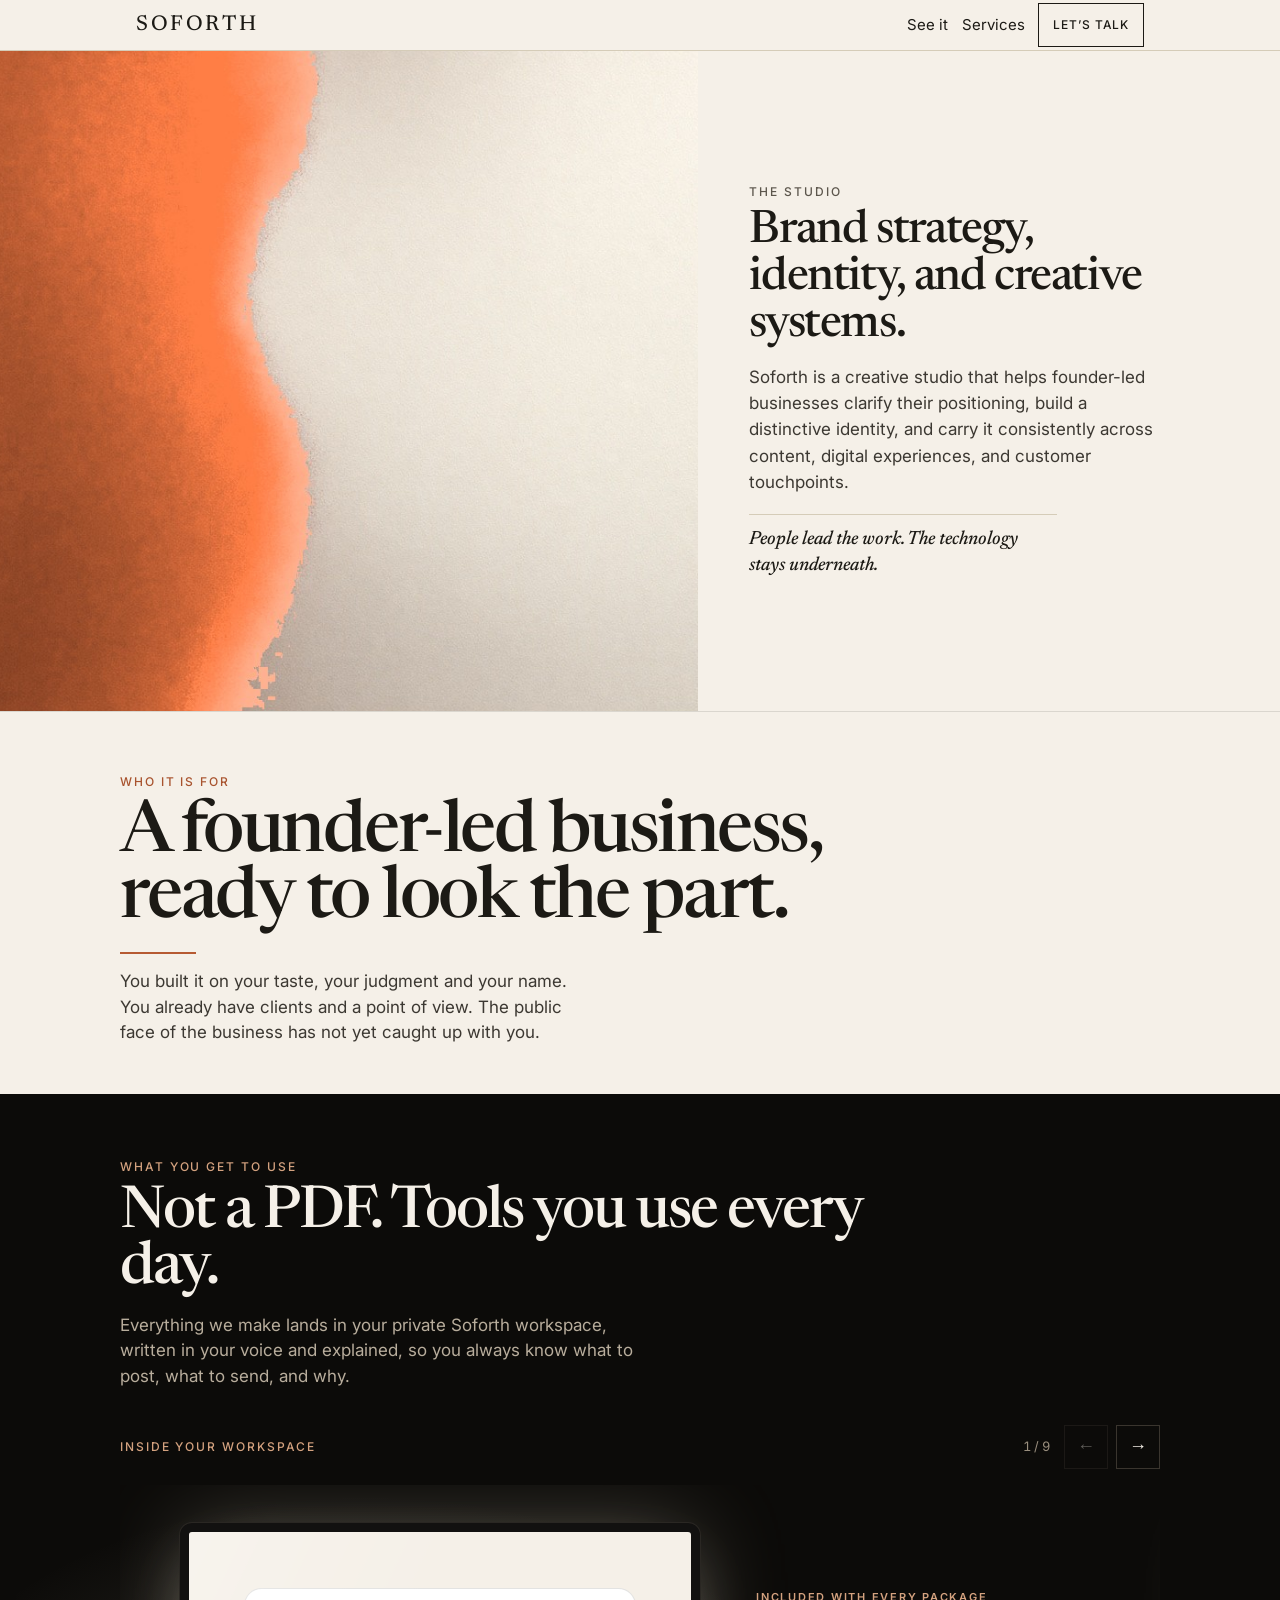
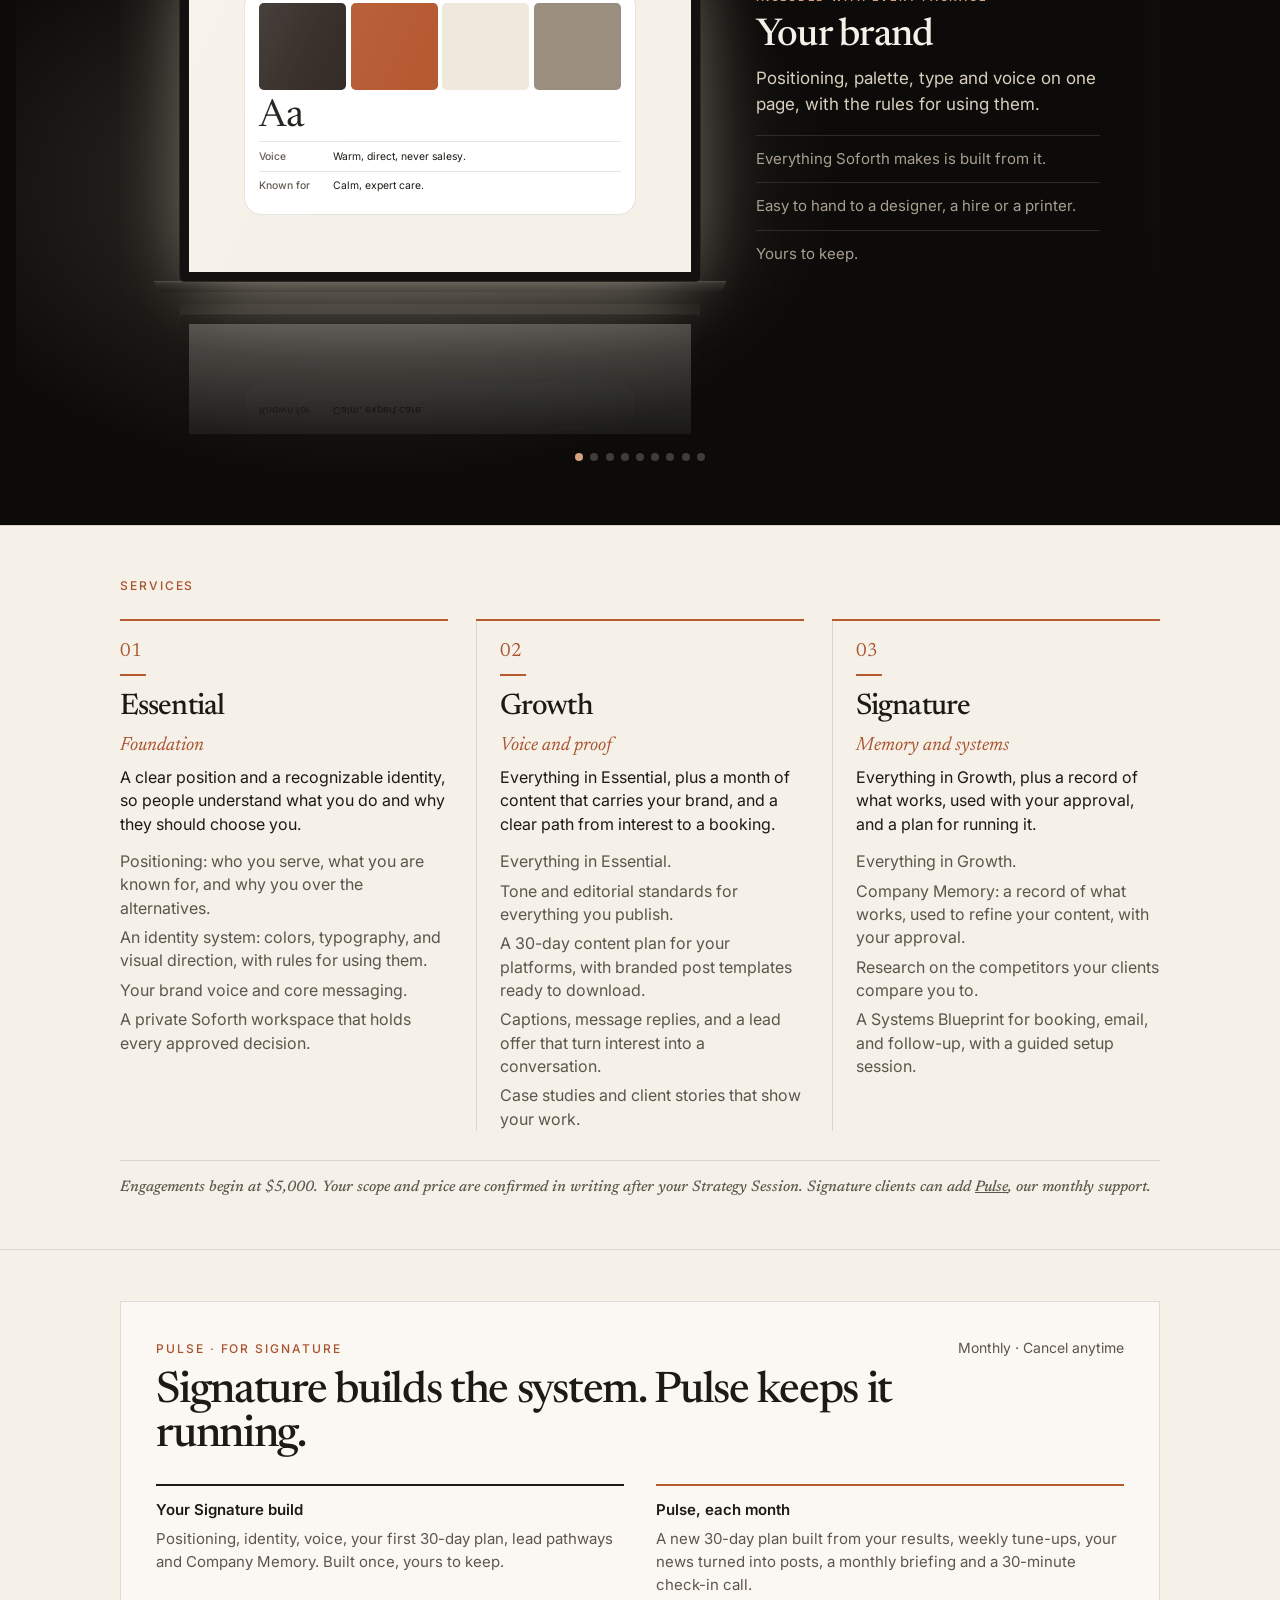
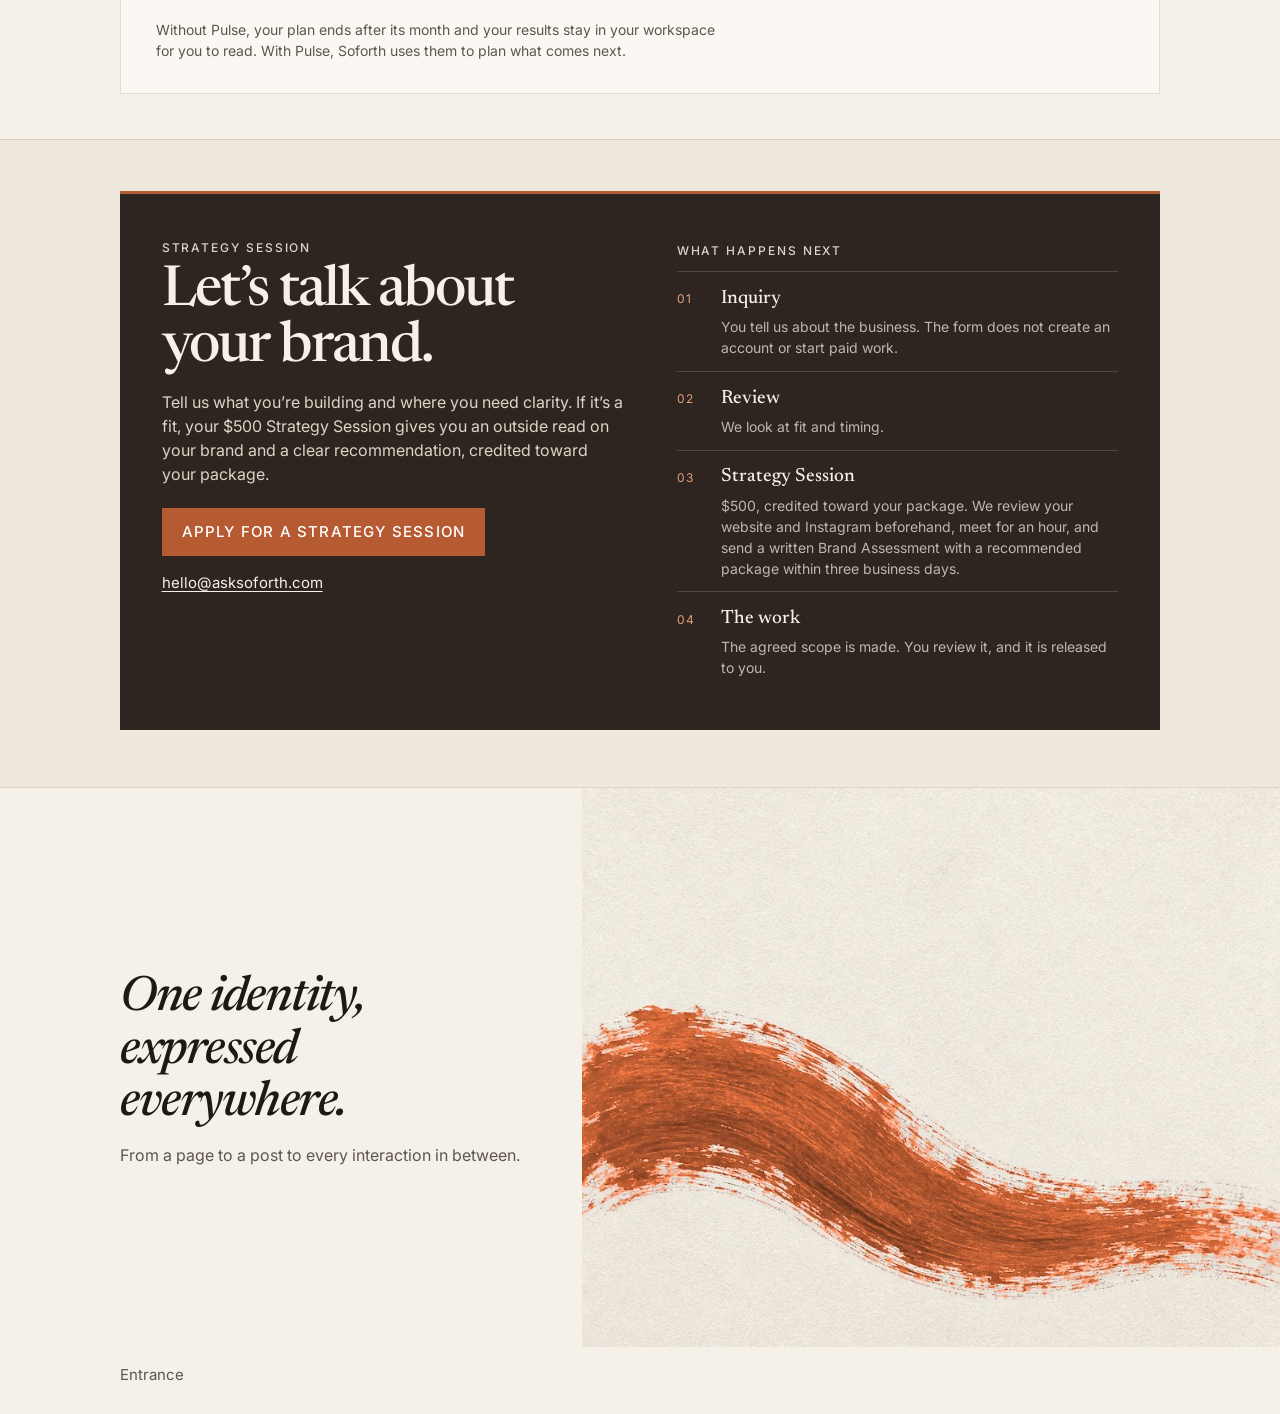
==== studio/index.html @ 85cce7f2 "Pulse card: avoid repeating 'for Signature' Co-Authored-By: Claude Opus 5.5 <noreply@anthropic.com> " ====
<!DOCTYPE html>
<html lang="en">
<head>
  <meta charset="UTF-8" />
  <meta name="viewport" content="width=device-width, initial-scale=1.0" />
  <title>Soforth — The Studio</title>
  <meta name="description" content="Soforth is a creative studio for founder-led businesses. Brand strategy, identity, and creative systems." />
  <link rel="canonical" href="https://asksoforth.com/studio/" />
  <meta property="og:type" content="website" />
  <meta property="og:site_name" content="Soforth" />
  <meta property="og:title" content="Soforth — The Studio" />
  <meta property="og:description" content="Soforth is a creative studio for founder-led businesses. Brand strategy, identity, and creative systems." />
  <meta property="og:url" content="https://asksoforth.com/studio/" />
  <meta property="og:image" content="https://asksoforth.com/images/editorial.jpg" />
  <meta name="twitter:card" content="summary_large_image" />
  <link rel="preconnect" href="https://fonts.googleapis.com" />
  <link rel="preconnect" href="https://fonts.gstatic.com" crossorigin />
  <link href="https://fonts.googleapis.com/css2?family=Inter:wght@400;500&amp;family=Newsreader:ital,opsz,wght@0,6..72,500;1,6..72,500&amp;display=swap" rel="stylesheet" />
  <link rel="stylesheet" href="/css/soforth-public.css?v=sf1120e" />
  <script>
    if (!("onpagereveal" in window)) document.documentElement.classList.add("no-xvt");
  </script>
</head>
<body class="page-studio">
  <a class="skip" href="#story">Skip to the studio</a>
  <header class="site-head">
    <div class="site-head__inner">
      <a class="site-head__mark" href="/studio/">SOFORTH</a>
      <nav class="site-nav" aria-label="Studio">
        <a href="#see-it">See it</a>
        <a href="#services">Services</a>
        <a class="site-nav__talk" href="/strategy-session.html">Let’s Talk</a>
      </nav>
    </div>
  </header>

  <main class="site-main">
    <article class="room" id="story" aria-labelledby="story-title">
      <figure class="opener">
        <img src="/images/editorial.jpg" width="1280" height="720" alt="Burnt orange ink bleeding into a bone field." />
        <figcaption>
          <p class="kicker">The studio</p>
          <h1 id="story-title">Brand strategy, identity, and creative systems.</h1>
          <p class="lede">Soforth is a creative studio that helps founder-led businesses clarify their positioning, build a distinctive identity, and carry it consistently across content, digital experiences, and customer touchpoints.</p>
          <p class="credo">People lead the work. The technology stays underneath.</p>
        </figcaption>
      </figure>


    </article>

    <section class="practice" id="practice" aria-labelledby="practice-title">
      <p class="kicker">Who it is for</p>
      <h2 id="practice-title" data-reveal>A founder-led business, ready to look the part.</h2>
      <hr class="practice__rule" />
      <p class="practice__note" data-reveal>You built it on your taste, your judgment and your name. You already have clients and a point of view. The public face of the business has not yet caught up with you.</p>
    </section>

    <section class="learn learn--stage" id="see-it" aria-labelledby="learn-title">
      <p class="kicker">What you get to use</p>
      <h2 id="learn-title" data-reveal>Not a PDF. Tools you use every day.</h2>
      <p class="learn__note" data-reveal>Everything we make lands in your private Soforth workspace, written in your voice and explained, so you always know what to post, what to send, and why.</p>

      <div class="tour" data-tour aria-roledescription="carousel" aria-label="Inside your workspace">
        <div class="tour__head">
          <p class="kicker">Inside your workspace</p>
          <div class="tour__nav">
            <span class="tour__count" data-tour-count aria-live="polite">1 / 9</span>
            <button type="button" class="tour__btn" data-tour-prev aria-label="Previous">←</button>
            <button type="button" class="tour__btn" data-tour-next aria-label="Next">→</button>
          </div>
        </div>
        <ul class="tour__track" data-tour-track tabindex="0">


          <li class="tour__slide" aria-roledescription="slide" aria-label="Your brand">
            <div class="tour__device" style="--glow:#d5ccb8">
              <div class="tour__screen">
                <div class="tour__mock tour__mock--brand" aria-hidden="true">
                  <div class="tm-sw"><i style="background:#2e2520"></i><i style="background:#b65a32"></i><i style="background:#efe8dc"></i><i style="background:#9a8f7e"></i></div>
                  <p class="tm-aa">Aa</p>
                  <p class="tm-voice"><b>Voice</b> Warm, direct, never salesy.</p>
                  <p class="tm-voice"><b>Known for</b> Calm, expert care.</p>
                </div>
              </div>
              <div class="tour__base"></div>
            </div>
            <div class="tour__text">
              <p class="tour__tier">Included with every package</p>
              <h3>Your brand</h3>
              <p class="tour__lede">Positioning, palette, type and voice on one page, with the rules for using them.</p>
              <ul class="tour__points"><li>Everything Soforth makes is built from it.</li><li>Easy to hand to a designer, a hire or a printer.</li><li>Yours to keep.</li></ul>
            </div>
          </li>


          <li class="tour__slide" aria-roledescription="slide" aria-label="Ask Soforth">
            <div class="tour__device" style="--glow:#efe8dc">
              <div class="tour__screen">
                <div class="tour__mock tour__mock--ask" aria-hidden="true">
                  <p class="tm-label">Ask Soforth</p>
                  <p class="tm-q">Write a caption for Friday’s open house.</p>
                  <div class="tm-a">
                    <p>Friday, 4 to 7. Come see the light in the west rooms at golden hour, the reason this one won’t last.</p>
                    <p class="tm-note">Leads with the one detail buyers remember. Ends on urgency without saying “hurry”.</p>
                  </div>
                  <div class="tm-chips"><span>Write a caption</span><span>Reply to a DM</span><span>Check my bio</span><span>Plan this week</span></div>
                </div>
              </div>
              <div class="tour__base"></div>
            </div>
            <div class="tour__text">
              <p class="tour__tier">Included with every package</p>
              <h3>Ask Soforth</h3>
              <p class="tour__lede">Questions about your brand, answered any time from your own positioning, voice and content plan.</p>
              <ul class="tour__points"><li>Captions, replies and bios that sound like you.</li><li>Every conversation saved, so you can pick up where you left off.</li><li>Instant answers. Your Brand Director is a message away for the rest.</li></ul>
            </div>
          </li>


          <li class="tour__slide" aria-roledescription="slide" aria-label="Your Brand Director">
            <div class="tour__device" style="--glow:#9a8f7e">
              <div class="tour__screen">
                <div class="tour__mock tour__mock--msg" aria-hidden="true">
                  <p class="tm-label">Your Brand Director</p>
                  <p class="tm-b tm-b--you">Can we move Friday’s post to Saturday?</p>
                  <p class="tm-b">Done. I also tightened the caption for the weekend crowd.</p>
                  <p class="tm-call"><b>Check-in call</b> Tue, Dec 2 · 30 min · Confirm</p>
                </div>
              </div>
              <div class="tour__base"></div>
            </div>
            <div class="tour__text">
              <p class="tour__tier">Included with every package</p>
              <h3>Your Brand Director</h3>
              <p class="tour__lede">Messages and calls with a real person who knows your brand.</p>
              <ul class="tour__points"><li>Questions, approvals and changes in one thread.</li><li>Book or confirm calls from your workspace.</li><li>People lead the work. The technology stays underneath.</li></ul>
            </div>
          </li>


          <li class="tour__slide" aria-roledescription="slide" aria-label="Your content calendar">
            <div class="tour__device" style="--glow:#b65a32">
              <div class="tour__screen">
                <div class="tour__mock tour__mock--cal" aria-hidden="true">
                  <p class="tm-label">November</p>
                  <div class="tm-grid">
                    <span>Mon</span><span>Tue</span><span>Wed</span><span>Thu</span><span>Fri</span>
                    <i class="on"><b>Instagram</b></i><i class="on"><b>LinkedIn</b></i><i class="on"><b>TikTok</b></i><i></i><i class="on"><b>Instagram</b></i>
                    <i class="on"><b>TikTok</b></i><i></i><i class="on"><b>Instagram</b></i><i class="on"><b>Facebook</b></i><i class="on today"><b>Today</b></i>
                    <i class="on"><b>Instagram</b></i><i class="on"><b>LinkedIn</b></i><i class="on"><b>TikTok</b></i><i></i><i class="on"><b>Pinterest</b></i>
                  </div>
                </div>
              </div>
              <div class="tour__base"></div>
            </div>
            <div class="tour__text">
              <p class="tour__tier">Included with Growth and Signature</p>
              <h3>Your content calendar</h3>
              <p class="tour__lede">Thirty days of posts for the platforms you use, whichever they are, on the days you post.</p>
              <ul class="tour__points"><li>Instagram, TikTok, LinkedIn, Facebook, Pinterest, YouTube Shorts, Threads, X or a newsletter.</li><li>Each post has a purpose: build trust, show the work, invite a booking.</li><li>Add a platform later and your plan grows with it.</li></ul>
            </div>
          </li>


          <li class="tour__slide" aria-roledescription="slide" aria-label="Each day's post">
            <div class="tour__device" style="--glow:#c7a27c">
              <div class="tour__screen">
                <div class="tour__mock tour__mock--post" aria-hidden="true">
                  <div class="tm-plats"><span class="on">Instagram</span><span>TikTok</span><span>LinkedIn</span><span>Facebook</span></div>
                  <div class="tm-frames">
                    <div class="tm-art"><b>Your work is better than your website.</b><span>Post · 4:5</span></div>
                    <div class="tm-art tm-art--tall"><b>The sign to look for</b><span>Reel · 9:16</span></div>
                  </div>
                  <p class="tm-cap">Most founders outgrow their brand before they notice. Here’s the sign to look for…</p>
                  <div class="tm-actions"><span>Download</span><span>Reel</span><span>Copy caption</span></div>
                </div>
              </div>
              <div class="tour__base"></div>
            </div>
            <div class="tour__text">
              <p class="tour__tier">Included with Growth and Signature</p>
              <h3>Each day’s post</h3>
              <p class="tour__lede">Open the day and it’s ready for every platform you use: the graphic, a vertical video and the caption, in your brand.</p>
              <ul class="tour__points"><li>Use your own photos: words on the photo, photo with the headline, or a before &amp; after.</li><li>Turn any post into a five-slide carousel, or a Reel, in one tap.</li><li>Sized and captioned for each platform, with steps for making it.</li></ul>
            </div>
          </li>


          <li class="tour__slide" aria-roledescription="slide" aria-label="Reply finder">
            <div class="tour__device" style="--glow:#efe8dc">
              <div class="tour__screen">
                <figure class="tour__mock learn__phone" aria-labelledby="learn-phone-cap">
                  <div class="learn__phone-head"><span class="learn__avatar" aria-hidden="true">M</span><span>maya.r</span><span class="learn__chan">Instagram DM</span></div>
                  <p class="learn__bubble learn__bubble--them">the place down the street does facials for $99. why is yours $185?</p>
                  <p class="learn__bubble learn__bubble--you"><span class="learn__hl">Fair question!</span> <span class="learn__hl">Every visit here starts with a 15-minute skin consult, so we treat what your skin needs that day, not a set menu.</span> <span class="learn__hl">Want to try the consult first? I have Thursday at 2.</span></p>
                  <figcaption id="learn-phone-cap">Example reply for a fictional med spa. Yours are written for your business.</figcaption>
                </figure>
              </div>
              <div class="tour__base"></div>
            </div>
            <div class="tour__text">
              <p class="tour__tier">Included with Growth and Signature</p>
              <h3>Reply finder</h3>
              <p class="tour__lede">Paste what a customer wrote. Get the approved reply, in your voice, with why it works.</p>
              <ol class="tour__why">
                <li><strong>It doesn’t get defensive or discount.</strong> Matching a $99 price would teach people you were overcharging.</li>
                <li><strong>It names the one real difference.</strong> Straight from your positioning.</li>
                <li><strong>It offers a small, specific next step.</strong> A consult and a time, not a hard sell.</li>
              </ol>
            </div>
          </li>


          <li class="tour__slide" aria-roledescription="slide" aria-label="Lead pathways">
            <div class="tour__device" style="--glow:#d4a27f">
              <div class="tour__screen">
                <div class="tour__mock tour__mock--path" aria-hidden="true">
                  <p class="tm-label">From a post to a booking</p>
                  <ol>
                    <li><b>01</b><span>Mention it in a post</span><em>“DM me GLOW for the guide.”</em></li>
                    <li><b>02</b><span>They send the keyword</span><em>“GLOW”</em></li>
                    <li><b>03</b><span>Send it, warmly</span><em>Your approved reply, ready to copy.</em></li>
                    <li><b>04</b><span>Invite them to book</span><em>A friendly follow-up, a few days later.</em></li>
                  </ol>
                </div>
              </div>
              <div class="tour__base"></div>
            </div>
            <div class="tour__text">
              <p class="tour__tier">Included with Growth and Signature</p>
              <h3>Lead pathways</h3>
              <p class="tour__lede">How an interested follower becomes a conversation, then a booking.</p>
              <ul class="tour__points"><li>Every message in the path is written for you.</li><li>Your bio and offer line up with it.</li><li>No new software to learn.</li></ul>
            </div>
          </li>

          <li class="tour__slide" aria-roledescription="slide" aria-label="Competitor Snapshot">
            <div class="tour__device" style="--glow:#9a8f7e">
              <div class="tour__screen">
                <div class="tour__mock tour__mock--brand" aria-hidden="true">
                  <p class="tm-label">Competitor Snapshot</p>
                  <p class="tm-voice"><b>They lead with</b> Price and packages.</p>
                  <p class="tm-voice"><b>They skip</b> The consult, and who it’s for.</p>
                  <p class="tm-voice"><b>Your opening</b> Own the first visit.</p>
                </div>
              </div>
              <div class="tour__base"></div>
            </div>
            <div class="tour__text">
              <p class="tour__tier">Included with Signature</p>
              <h3>Competitor Snapshot</h3>
              <p class="tour__lede">The businesses your clients compare you to, read side by side, and where you can stand apart.</p>
              <ul class="tour__points"><li>Researched by Soforth, reviewed by your Brand Director.</li><li>Shapes your positioning and your content plan.</li><li>Saved in your workspace with the rest of your brand.</li></ul>
            </div>
          </li>

          <li class="tour__slide" aria-roledescription="slide" aria-label="Your Soforth workspace">
            <div class="tour__device" style="--glow:#f5f0e8">
              <div class="tour__screen">
                <div class="tour__mock tour__mock--sig" aria-hidden="true"><b>SOFORTH</b><p>A Creative Company<br />for What’s Next.</p></div>
              </div>
              <div class="tour__base"></div>
            </div>
            <div class="tour__text">
              <h3>All of it, in one place</h3>
              <p class="tour__lede">Every tool, in your brand, in your private Soforth workspace. Opened the day your work begins.</p>
              <ul class="tour__points"><li>On your phone or your laptop.</li><li>Your approved decisions, always to hand.</li><li>Yours to keep.</li></ul>
            </div>
          </li>
        </ul>
        <div class="tour__dots" data-tour-dots aria-hidden="true"></div>
      </div>
    </section>

    <section class="services partner" id="services" aria-labelledby="services-title">
      <div class="partner__paths">
        <h2 class="kicker" id="services-title">Services</h2>
        <ol class="ways">
          <li class="ways__item ways__item--1" data-reveal>
            <p class="ways__index">01</p>
            <div>
              <h3>Essential</h3>
              <p class="epithet">Foundation</p>
              <p class="benefit">A clear position and a recognizable identity, so people understand what you do and why they should choose you.</p>
              <ul>
                <li>Positioning: who you serve, what you are known for, and why you over the alternatives.</li>
                <li>An identity system: colors, typography, and visual direction, with rules for using them.</li>
                <li>Your brand voice and core messaging.</li>
                <li>A private Soforth workspace that holds every approved decision.</li>
              </ul>
            </div>
          </li>
          <li class="ways__item ways__item--2" data-reveal>
            <p class="ways__index">02</p>
            <div>
              <h3>Growth</h3>
              <p class="epithet">Voice and proof</p>
              <p class="benefit">Everything in Essential, plus a month of content that carries your brand, and a clear path from interest to a booking.</p>
              <ul>
                <li>Everything in Essential.</li>
                <li>Tone and editorial standards for everything you publish.</li>
                <li>A 30-day content plan for your platforms, with branded post templates ready to download.</li>
                <li>Captions, message replies, and a lead offer that turn interest into a conversation.</li>
                <li>Case studies and client stories that show your work.</li>
              </ul>
            </div>
          </li>
          <li class="ways__item ways__item--3" data-reveal>
            <p class="ways__index">03</p>
            <div>
              <h3>Signature</h3>
              <p class="epithet">Memory and systems</p>
              <p class="benefit">Everything in Growth, plus a record of what works, used with your approval, and a plan for running it.</p>
              <ul>
                <li>Everything in Growth.</li>
                <li>Company Memory: a record of what works, used to refine your content, with your approval.</li>
                <li>Research on the competitors your clients compare you to.</li>
                <li>A Systems Blueprint for booking, email, and follow-up, with a guided setup session.</li>
              </ul>
            </div>
          </li>
        </ol>
        <p class="aside">Engagements begin at $5,000. Your scope and price are confirmed in writing after your Strategy Session. Signature clients can add <a href="#pulse">Pulse</a>, our monthly support.</p>
      </div>

    </section>

    <section class="pulse" id="pulse" aria-labelledby="pulse-title">
      <div class="pulse__card" data-reveal>
        <div class="pulse__top">
          <p class="kicker">Pulse · for Signature</p>
          <p class="pulse__price">Monthly · Cancel anytime</p>
        </div>
        <h2 id="pulse-title">Signature builds the system. Pulse keeps it running.</h2>
        <div class="pulse__cols">
          <div class="pulse__col">
            <h3>Your Signature build</h3>
            <p>Positioning, identity, voice, your first 30-day plan, lead pathways and Company Memory. Built once, yours to keep.</p>
          </div>
          <div class="pulse__col pulse__col--on">
            <h3>Pulse, each month</h3>
            <p>A new 30-day plan built from your results, weekly tune-ups, your news turned into posts, a monthly briefing and a 30-minute check-in call.</p>
          </div>
        </div>
        <p class="pulse__note">Without Pulse, your plan ends after its month and your results stay in your workspace for you to read. With Pulse, Soforth uses them to plan what comes next.</p>
      </div>
    </section>

    <section class="talk" id="contact" aria-labelledby="talk-title">
      <div class="talk__card" data-reveal>
        <div class="talk__main">
          <p class="kicker kicker--on-dark">Strategy Session</p>
          <h2 id="talk-title">Let’s talk about your brand.</h2>
          <p class="body body--light">Tell us what you’re building and where you need clarity. If it’s a fit, your $500 Strategy Session gives you an outside read on your brand and a clear recommendation, credited toward your package.</p>
          <a class="close__book" href="/strategy-session.html" data-capacity-waitlist="Join the waitlist">Apply for a Strategy Session</a>
          <p class="capacity-line capacity-line--light" data-capacity-line hidden></p>
          <p class="close__mail"><a href="mailto:hello@asksoforth.com">hello@asksoforth.com</a></p>
        </div>
        <div class="talk__next">
          <p class="kicker kicker--on-dark">What happens next</p>
          <ol class="talk__steps">
            <li><span>01</span><strong>Inquiry</strong><em>You tell us about the business. The form does not create an account or start paid work.</em></li>
            <li><span>02</span><strong>Review</strong><em>We look at fit and timing.</em></li>
            <li><span>03</span><strong>Strategy Session</strong><em>$500, credited toward your package. We review your website and Instagram beforehand, meet for an hour, and send a written Brand Assessment with a recommended package within three business days.</em></li>
            <li><span>04</span><strong>The work</strong><em>The agreed scope is made. You review it, and it is released to you.</em></li>
          </ol>
        </div>
      </div>
    </section>
    <section class="expression expression--close" aria-label="One identity, expressed everywhere">
      <figure data-reveal="media">
        <img src="/images/brush.jpg" width="864" height="1152" alt="A single burnt orange brushstroke on bone." />
      </figure>
      <div class="expression__copy" data-reveal>
        <p class="expression__line">One identity,<br />expressed everywhere.</p>
        <p class="body">From a page to a post to every interaction in between.</p>
      </div>
    </section>
  </main>
  <script src="/js/soforth-tour.js?v=sf1120d" defer></script>
  <script src="/js/soforth-capacity.js?v=sf1120a" defer></script>
  <footer class="site-foot">
    <a href="/">Entrance</a>
  </footer>
  <script>
    (function () {
      if (!window.IntersectionObserver) return;
      if (window.matchMedia("(prefers-reduced-motion: reduce)").matches) return;
      var nodes = document.querySelectorAll("[data-reveal]");
      if (!nodes.length) return;
      var revealAll = function () {
        nodes.forEach(function (el) {
          el.classList.remove("is-waiting");
          el.classList.add("is-in");
        });
      };
      window.addEventListener("beforeprint", revealAll);
      if (window.matchMedia("print").matches) return;
      var groups = new Map();
      nodes.forEach(function (el) {
        var list = groups.get(el.parentElement) || [];
        list.push(el);
        groups.set(el.parentElement, list);
      });
      groups.forEach(function (list) {
        if (list.length < 2) return;
        list.forEach(function (el, index) {
          el.style.setProperty("--reveal-delay", (index * 110) + "ms");
        });
      });
      var io = new IntersectionObserver(function (entries) {
        entries.forEach(function (entry) {
          var el = entry.target;
          if (entry.isIntersecting) {
            el.classList.add("is-in");
            return;
          }
          if (entry.boundingClientRect.bottom < 0) el.classList.remove("is-in");
        });
      }, { rootMargin: "0px 0px -6% 0px", threshold: 0.2 });
      nodes.forEach(function (el) {
        el.classList.add("is-waiting");
      });
      requestAnimationFrame(function () {
        requestAnimationFrame(function () {
          nodes.forEach(function (el) { io.observe(el); });
        });
      });
    })();
  </script>
</body>
</html>
---- css/soforth-public.css ----
/* Measured against bone #F5F0E8 and expressive orange #B65A32.
   Hue of #B65A32 is 0.0505 and saturation is 0.725.
   --orange-ink keeps that hue and saturation and lowers value
   until small text clears WCAG AA 4.5:1. #A8532E is 4.70:1.
   Bone on #B65A32 is 4.12:1, so small type on an orange field
   uses white, which is 4.67:1. Artwork stays #B65A32. */

:root {
  --bone: #f5f0e8;
  --ink: #1c1a15;
  --quiet: #5c564c;
  --on-dark: #ddd4c6;
  --line: #d5ccb8;
  --orange: #b65a32;
  --orange-ink: #a8532e;
  --on-orange: #ffffff;
}

* { box-sizing: border-box; }

@media (prefers-reduced-motion: reduce) {
  *, *::before, *::after {
    animation: none !important;
    transition: none !important;
    scroll-behavior: auto !important;
  }
}

body {
  margin: 0;
  min-height: 100vh;
  min-height: 100dvh;
  background: var(--bone);
  color: var(--ink);
  font-family: Inter, Helvetica, Arial, sans-serif;
  font-size: 16px;
  line-height: 1.5;
}

img { display: block; width: 100%; height: 100%; object-fit: cover; }
p, h1, h2, h3, h4, ul, ol, figure, figcaption { margin: 0; }
a { color: inherit; }
:focus-visible { outline: 2px solid var(--orange); outline-offset: 3px; }
.statement:focus,
.host__room:focus {
  outline: 2px solid var(--orange);
  outline-offset: 4px;
}
.entrance .statement:focus { outline-color: var(--bone); }

.banner {
  margin: 0;
  padding: 0.7rem 1.2rem;
  background: var(--ink);
  color: var(--bone);
  font-size: 13px;
  letter-spacing: 0.01em;
}

.skip {
  position: absolute;
  left: 0.6rem;
  top: -5rem;
  z-index: 3;
  display: inline-flex;
  align-items: center;
  min-height: 44px;
  padding: 0 0.9rem;
  background: var(--bone);
  color: var(--ink);
  font-size: 14px;
}
.skip:focus { top: 0.6rem; }

.u-hidden {
  position: absolute;
  width: 1px;
  height: 1px;
  padding: 0;
  margin: -1px;
  overflow: hidden;
  clip: rect(0, 0, 0, 0);
  white-space: nowrap;
  border: 0;
}

.world {
  order: 1;
  flex: 1;
  min-height: 0;
  width: min(1040px, 100%);
  margin-inline: auto;
  overflow: auto;
  background: var(--bone);
}

@media (prefers-reduced-motion: no-preference) {
  .world { scroll-behavior: smooth; }
  .is-arriving .entrance__main,
  .is-arriving .opener,
  .is-arriving .partner__open {
    animation: arrive 0.7s ease;
  }
}

@keyframes arrive {
  from { transform: translateY(12px); }
  to { transform: none; }
}

.kicker {
  font-size: 12px;
  font-weight: 500;
  letter-spacing: 0.16em;
  text-transform: uppercase;
  color: var(--quiet);
}
.kicker--on-dark { color: var(--on-dark); }
@media (max-width: 389px) {
  .kicker__line { display: block; }
}

.wordmark {
  font-family: Newsreader, Georgia, serif;
  font-weight: 500;
  font-size: 3.35rem;
  letter-spacing: -0.045em;
  line-height: 0.88;
}
.statement {
  margin-top: 0.9rem;
  font-family: Newsreader, Georgia, serif;
  font-size: 1.45rem;
  font-weight: 500;
  letter-spacing: -0.03em;
  line-height: 1.15;
}
.enter {
  display: inline-flex;
  align-items: center;
  justify-content: center;
  align-self: flex-start;
  width: 100%;
  min-height: 48px;
  margin-top: 1.25rem;
  padding: 0 1.35rem;
  background: var(--bone);
  color: var(--ink);
  font-size: 13px;
  font-weight: 500;
  letter-spacing: 0.14em;
  text-transform: uppercase;
  text-decoration: none;
}
.quiet-path { display: flex; flex-wrap: wrap; gap: 0.2rem 1.2rem; margin-top: 0.55rem; }
.quiet-path a {
  display: inline-flex;
  align-items: center;
  min-height: 44px;
  color: var(--on-dark);
  font-size: 15px;
  text-underline-offset: 0.28rem;
}
.body { margin-top: 0.75rem; max-width: 36em; color: var(--quiet); }
.body--light { color: var(--on-dark); }

.host {
  order: 2;
  flex: none;
  width: 100%;
  background: var(--bone);
  color: var(--ink);
  border-top: 1px solid var(--line);
  padding-bottom: env(safe-area-inset-bottom);
}
.host__bar {
  display: grid;
  grid-template-columns: auto minmax(0, 1fr) auto;
  grid-template-areas: "folio room book" "else else else";
  gap: 0 0.65rem;
  align-items: center;
  width: min(1040px, 100%);
  margin-inline: auto;
  padding: 0.15rem 0.85rem 0.1rem;
}
.host__folio { grid-area: folio; display: flex; flex-direction: row; align-items: center; gap: 0.4rem; }
.host__room { grid-area: room; align-self: center; }
.host__else { grid-area: else; display: flex; flex-wrap: wrap; gap: 0.1rem 0.85rem; }
.host__book { grid-area: book; }
.host__brand {
  position: absolute;
  width: 1px;
  height: 1px;
  padding: 0;
  margin: -1px;
  overflow: hidden;
  clip: rect(0, 0, 0, 0);
  white-space: nowrap;
  border: 0;
  font-size: 11px;
  font-weight: 500;
  letter-spacing: 0.18em;
  text-transform: uppercase;
}
.host__thread { display: block; width: 2.25rem; height: 2px; background: var(--line); }
.host__thread i { display: block; height: 100%; background: var(--orange); transition: width 0.55s ease; }
.host[data-step="1"] .host__thread i { width: 33%; }
.host[data-step="2"] .host__thread i { width: 66%; }
.host[data-step="3"] .host__thread i { width: 100%; }
.host__count { font-size: 12px; letter-spacing: 0.14em; color: var(--quiet); }
.host__room {
  margin: 0;
  font-family: Newsreader, Georgia, serif;
  font-size: 1.2rem;
  font-weight: 500;
  letter-spacing: -0.03em;
  line-height: 1;
  max-width: none;
}
.host__else a {
  display: inline-flex;
  align-items: center;
  min-height: 44px;
  color: var(--quiet);
  font-size: 15px;
  text-decoration: none;
}
.host__else a + a::before { content: "·"; margin-right: 0.85rem; color: var(--quiet); }
.host__book {
  display: inline-flex;
  align-items: center;
  justify-content: flex-end;
  width: auto;
  min-height: 44px;
  color: var(--ink);
  font-size: 12px;
  font-weight: 500;
  letter-spacing: 0.04em;
  text-transform: uppercase;
  text-decoration: none;
  white-space: nowrap;
  border-bottom: 1px solid var(--ink);
}
@media (max-width: 389px) {
  .host__thread { width: 1.5rem; }
  .host__room { font-size: 1.12rem; letter-spacing: -0.04em; }
  .host__book { font-size: 11px; letter-spacing: 0.02em; }
}

.entrance { background: var(--ink); color: var(--bone); }
.entrance__main { display: flex; flex-direction: column; }
.entrance__visual { order: -1; height: 220px; background: var(--orange); }
.entrance__visual img { object-position: 64% 42%; }
.entrance__copy { display: flex; flex-direction: column; padding: 1.35rem 1.2rem 0.5rem; }

.opener { background: var(--bone); color: var(--ink); }
.opener img { height: 210px; object-position: 28% center; }
.opener figcaption { padding: 1.2rem 1.15rem 1.35rem; }
.opener h1,
.opener h2,
.partner__block h2,
.close h2 {
  font-family: Newsreader, Georgia, serif;
  font-weight: 500;
  letter-spacing: -0.03em;
  line-height: 1.02;
}
.opener h1,
.opener h2 { margin-top: 0.4rem; font-size: 2.45rem; }
.opener figcaption p:last-child { margin-top: 0.7rem; max-width: 22em; color: #3c3832; }
.opener figcaption h1 + p { margin-top: 0.9rem; max-width: 34em; }

.folio {
  display: grid;
  grid-template-columns: 2.8rem minmax(0, 1fr);
  min-height: 168px;
  background: var(--bone);
  color: var(--ink);
  border-top: 1px solid var(--line);
}
.folio__spine {
  display: flex;
  align-items: center;
  justify-content: center;
  background: var(--orange);
  color: var(--on-orange);
}
.folio__spine p {
  margin: 0;
  writing-mode: vertical-rl;
  transform: rotate(180deg);
  font-family: Newsreader, Georgia, serif;
  font-size: 0.78rem;
  letter-spacing: 0.18em;
}
.folio__page { overflow: hidden; padding: 1.15rem 0 1.05rem 0.9rem; }
.folio__word { margin-top: 0.55rem; font-size: 3.15rem; line-height: 0.82; letter-spacing: -0.055em; white-space: nowrap; }
.folio__line { margin-top: 0.45rem; color: var(--quiet); }

.screen-moment { position: relative; height: 280px; background: var(--ink); color: var(--bone); }
.screen-moment img { object-position: center 62%; }
.screen-moment__copy { position: absolute; left: 1.15rem; right: 1.15rem; top: 1.15rem; max-width: 18rem; }
.screen-moment__line {
  margin-top: 0.45rem;
  font-family: Newsreader, Georgia, serif;
  font-weight: 500;
  font-size: 1.55rem;
  letter-spacing: -0.03em;
  line-height: 1.12;
  max-width: 16em;
}

.expression { background: var(--bone); color: var(--ink); }
.expression figure { height: 168px; background: var(--bone); }
.expression img { object-position: center 36%; }
.expression__copy { padding: 1.2rem 1.15rem 1.5rem; }
.expression__line {
  margin-top: 0.3rem;
  font-family: Newsreader, Georgia, serif;
  font-style: italic;
  font-weight: 500;
  font-size: 1.95rem;
  letter-spacing: -0.03em;
  line-height: 1.08;
}
.note { padding: 0.2rem 1.15rem 1.3rem; color: var(--quiet); font-size: 14px; }
.contact { padding: 0.2rem 1.2rem 1.6rem; }
.contact a {
  display: inline-flex;
  align-items: center;
  min-height: 44px;
  color: var(--ink);
  font-size: 15px;
  text-decoration: underline;
  text-underline-offset: 0.22em;
}

.partner { background: var(--bone); }
.partner__block,
.partner__paths,
.partner__experience { padding: 1.35rem 1.2rem 0.2rem; }
.partner__block h2,
.partner h3 { margin-top: 0.45rem; font-size: 2.05rem; max-width: 14em; }
.makes__lead {
  margin: 0.7rem 0 0;
  max-width: 28em;
  color: var(--ink);
  font-size: 1.0625rem;
  line-height: 1.45;
}
.makes { list-style: none; padding: 0; margin-top: 0.85rem; }
.makes li { margin-top: 0.85rem; color: var(--quiet); }
.makes strong {
  display: block;
  color: var(--ink);
  font-family: Newsreader, Georgia, serif;
  font-weight: 500;
  font-size: 1.45rem;
}
.ways { list-style: none; padding: 0.35rem 0 0; }
.ways__lead { margin-top: 0.4rem; color: var(--quiet); }
.ways__item {
  display: grid;
  grid-template-columns: 2.4rem minmax(0, 1fr);
  gap: 0.35rem 0.7rem;
  padding: 1.05rem 0 1.1rem;
  border-top: 1px solid var(--line);
}
.ways__item--2 { margin-left: 0.7rem; }
.ways__item--3 { margin-left: 1.4rem; }
.ways__index {
  color: var(--orange-ink);
  font-family: Newsreader, Georgia, serif;
  font-size: 1.15rem;
  padding-top: 0.15rem;
}
.ways h3 {
  font-family: Newsreader, Georgia, serif;
  font-weight: 500;
  font-size: 1.85rem;
  letter-spacing: -0.03em;
}
.ways h3::before {
  content: "";
  display: block;
  height: 2px;
  margin-bottom: 0.55rem;
  background: var(--orange);
}
.ways__item--1 h3::before { width: 1.6rem; }
.ways__item--2 h3::before { width: 3.4rem; }
.ways__item--3 h3::before { width: 6.2rem; }
.epithet {
  margin-top: 0.15rem;
  color: var(--orange-ink);
  font-family: Newsreader, Georgia, serif;
  font-style: italic;
  font-size: 1.2rem;
}
.benefit { margin-top: 0.35rem; max-width: 38em; }
.ways ul { list-style: none; padding: 0.5rem 0 0; }
.ways li li { margin-top: 0.4rem; color: var(--quiet); }
.aside { margin: 1.15rem 0 0.4rem; max-width: 38em; color: var(--quiet); font-size: 15px; }
.steps { list-style: none; padding: 0.55rem 0 0.4rem; }
.steps li {
  display: grid;
  grid-template-columns: 2.4rem minmax(0, 1fr);
  gap: 0.25rem 0.75rem;
  align-items: baseline;
  padding: 0.72rem 0;
  border-top: 1px solid var(--line);
}
.steps span { color: var(--orange-ink); font-family: Newsreader, Georgia, serif; font-size: 1.15rem; }
.steps strong { font-family: Newsreader, Georgia, serif; font-weight: 500; font-size: 1.25rem; }
.steps em { grid-column: 2; font-style: normal; color: var(--quiet); }
.close { padding: 1.5rem 1.2rem 1.7rem; background: var(--ink); color: var(--bone); }
.close h2 { margin-top: 0.4rem; font-size: 2.2rem; max-width: 12em; }
.dest { margin-top: 0.75rem; color: var(--on-dark); font-size: 14px; }

@media (min-width: 720px) {
  .wordmark { font-size: 4.4rem; }
  .statement { font-size: 1.7rem; }
  .enter { width: auto; min-width: 16rem; }
  .entrance__main { display: grid; grid-template-columns: 1.05fr 0.95fr; min-height: 520px; }
  .entrance__visual { order: 0; height: auto; min-height: 520px; }
  .entrance__visual img { object-position: 68% center; }
  .entrance__copy { justify-content: center; padding: 2.6rem 2.2rem; }
  .opener { display: grid; }
  .opener img { height: 280px; min-height: 0; object-position: left center; }
  .folio { grid-template-columns: 3.4rem minmax(0, 1fr); min-height: 210px; }
  .folio__spine p { font-size: 0.9rem; letter-spacing: 0.24em; }
  .folio__page { padding: 1.7rem 0 1.35rem 1.4rem; }
  .folio__word { margin-top: 0.7rem; font-size: 6.4rem; }
  .screen-moment { height: 300px; }
  .screen-moment__copy { left: 2rem; top: 1.6rem; max-width: 22rem; }
  .screen-moment__line { font-size: 2rem; }
  .expression { display: grid; grid-template-columns: 0.92fr 1.08fr; align-items: center; }
  .expression figure { height: 240px; min-height: 0; }
  .expression__copy { display: flex; flex-direction: column; justify-content: flex-end; padding: 2rem 1.8rem 2.2rem 1.5rem; }
  .expression__line { font-size: 2.05rem; }
  .partner__open { display: grid; grid-template-columns: 1.05fr 0.95fr; gap: 2rem; padding: 2.2rem 2rem 0.4rem; }
  .partner__block { padding: 0; }
  .partner__block h2 { font-size: 2.4rem; }
  .partner__paths,
  .partner__experience { padding-left: 2rem; padding-right: 2rem; }
  .ways__item--2 { margin-left: 1.6rem; }
  .ways__item--3 { margin-left: 3.2rem; }
  .ways h3 { font-size: 2.05rem; }
  .close { display: grid; grid-template-columns: 1.05fr 0.95fr; gap: 2rem; align-items: end; padding: 2.4rem 2rem; }
  .close h2 { font-size: 2.8rem; }
}

@media (min-width: 760px) {
  .host__bar {
    grid-template-columns: 7.2rem minmax(0, 1fr) auto;
    grid-template-areas: "folio room book" "folio else book";
    column-gap: 1.15rem;
    row-gap: 0.1rem;
    min-height: 78px;
    padding: 0.5rem 1.15rem 0.55rem;
  }
  .host__brand {
    position: static;
    width: auto;
    height: auto;
    margin: 0;
    overflow: visible;
    clip: auto;
    white-space: normal;
  }
  .host__folio { flex-direction: column; align-items: flex-start; gap: 0.28rem; }
  .host__thread { width: 4.6rem; margin-left: 0; }
  .host__room { font-size: 1.55rem; }
  .host__book {
    justify-content: flex-start;
    width: auto;
    min-height: 48px;
    font-size: 13px;
    letter-spacing: 0.08em;
    border-bottom: 1px solid var(--ink);
  }
}

@media (min-width: 1040px) {
  .wordmark { font-size: 5rem; }
  .statement { margin-top: 1.15rem; font-size: 1.85rem; }
  .entrance__main { min-height: 560px; grid-template-columns: 1.08fr 0.92fr; }
  .entrance__visual { min-height: 560px; }
  .entrance__copy { padding: 3.2rem 2.6rem; }
  .opener {
    display: grid;
    grid-template-columns: 1.12fr 0.88fr;
    height: auto;
    align-items: stretch;
  }
  .opener img { height: 100%; min-height: 380px; object-position: 30% center; }
  .opener figcaption {
    position: static;
    width: auto;
    display: flex;
    flex-direction: column;
    justify-content: flex-end;
    padding: 2.2rem 2rem 2.4rem 1.7rem;
  }
  .opener h1,
  .opener h2 { font-size: 2.45rem; line-height: 1.08; }
  .folio { grid-template-columns: 4.25rem minmax(0, 1fr); min-height: 250px; }
  .folio__spine p { font-size: 0.95rem; letter-spacing: 0.28em; }
  .folio__page { padding: 1.85rem 0 1.55rem 1.6rem; }
  .folio__word { margin-top: 1.15rem; font-size: 10.5rem; line-height: 0.8; }
  .folio__line { margin-top: 0.35rem; }
  .screen-moment { height: 320px; }
  .screen-moment__copy { left: 2.2rem; right: 2.2rem; top: 2.1rem; max-width: 22rem; }
  .screen-moment__line { font-size: 2.15rem; }
  .expression { min-height: 0; align-items: center; }
  .expression figure { height: 260px; min-height: 0; }
  .expression__copy { padding: 2rem 2rem 2.3rem 1.7rem; }
  .expression__line { font-size: 2.7rem; }
  .note { padding: 0.85rem 1.5rem 1.1rem; }
  .partner__open { padding: 2.4rem 2rem 2rem; }
  .partner__block h2 { font-size: 2.5rem; }
  .partner__paths { padding: 0.4rem 2rem 1.2rem; }
  .ways__item { grid-template-columns: 3.2rem minmax(0, 1fr); gap: 0.35rem 0.8rem; padding: 1.15rem 0 1.2rem; }
  .ways__item--2 { margin-left: 2.4rem; }
  .ways__item--3 { margin-left: 4.8rem; }
  .ways__index { font-size: 1.2rem; }
  .ways h3 { font-size: 2.15rem; }
  .partner__experience { padding: 0.2rem 2rem 1.6rem; }
  .steps li { grid-template-columns: 2.6rem 11rem minmax(0, 1fr); gap: 0.8rem; }
  .steps em { grid-column: auto; }
  .close { padding: 2.6rem 2rem; }
  .close h2 { font-size: 3rem; }
}

@media (prefers-reduced-motion: no-preference) {
  html:has(body.page-studio) { scroll-behavior: smooth; }
}

.page-entrance { background: var(--ink); color: var(--bone); }
.page-entrance .entrance,
.page-entrance .entrance__main { min-height: 100vh; min-height: 100dvh; }
.page-entrance .entrance__copy { flex: 1; justify-content: flex-end; padding-bottom: 1.6rem; }

.page-studio { background: var(--bone); }
.site-head {
  position: sticky;
  top: 0;
  z-index: 2;
  background: var(--bone);
  border-bottom: 1px solid var(--line);
}
.site-head__inner {
  display: flex;
  flex-wrap: nowrap;
  align-items: center;
  justify-content: space-between;
  gap: 0.75rem;
  width: min(1040px, 100%);
  margin-inline: auto;
  padding: 0.2rem 1rem;
}
.site-head__mark {
  display: inline-flex;
  align-items: center;
  min-height: 44px;
  font-family: Newsreader, Georgia, serif;
  font-weight: 500;
  font-size: 1.35rem;
  letter-spacing: 0.12em;
  text-decoration: none;
}
.site-nav {
  display: flex;
  flex: 0 0 auto;
  flex-wrap: nowrap;
  align-items: center;
  gap: 0.15rem 0.85rem;
}
.site-nav a {
  display: inline-flex;
  align-items: center;
  min-height: 44px;
  color: var(--ink);
  font-size: 15px;
  text-decoration: none;
  white-space: nowrap;
}
.site-nav a.site-nav__talk {
  min-height: 44px;
  padding: 0 0.85rem;
  border: 1px solid var(--ink);
  font-size: 12px;
  font-weight: 500;
  letter-spacing: 0.08em;
  text-transform: uppercase;
}
.site-nav a.site-nav__talk:hover {
  background: var(--ink);
  color: var(--bone);
}
.site-foot {
  width: min(1040px, 100%);
  margin-inline: auto;
  padding: 0.35rem 1.15rem 1.1rem;
}
.site-foot a {
  display: inline-flex;
  align-items: center;
  min-height: 44px;
  color: var(--quiet);
  font-size: 15px;
  text-decoration: none;
}
.page-studio .close {
  display: flex;
  flex-direction: column;
  align-items: flex-start;
  gap: 0;
  padding: 2rem 1.2rem 1.5rem;
}
.page-studio .close h2 {
  color: var(--bone);
  max-width: 11em;
}
.page-studio .close .body { margin-top: 0.85rem; max-width: 34em; }
.close__book {
  display: inline-flex;
  align-items: center;
  justify-content: center;
  min-height: 48px;
  margin-top: 1.35rem;
  padding: 0 1.25rem;
  background: var(--orange);
  color: var(--on-orange);
  font-size: 15px;
  font-weight: 500;
  letter-spacing: 0.08em;
  text-transform: uppercase;
  text-decoration: none;
}
.close__book:hover { background: var(--orange-ink); }
.close__book:focus-visible { outline-color: var(--bone); }
.page-studio .close { border-top: 3px solid var(--orange); }
.close__mail { margin: 0.35rem 0 0; }
.close__mail a {
  display: inline-flex;
  align-items: center;
  min-height: 44px;
  color: var(--bone);
  font-size: 15px;
  text-decoration: underline;
  text-underline-offset: 0.22em;
}
@media (max-width: 389px) {
  .site-head__mark { font-size: 1.15rem; letter-spacing: 0.08em; }
  .site-nav { gap: 0.35rem; }
  .site-nav a.site-nav__talk { padding: 0 0.65rem; letter-spacing: 0.05em; }
}
.site-main {
  width: min(1040px, 100%);
  margin-inline: auto;
}
.page-studio .site-main { width: 100%; max-width: none; }
.page-studio #story { width: min(1040px, 100%); margin-inline: auto; }
.page-studio #story,
.page-studio #services,
.page-studio #contact { scroll-margin-top: 6.5rem; }

@media (min-width: 720px) {
  .page-entrance .entrance__copy { justify-content: center; padding-bottom: 2.2rem; }
}

.page-entrance .statement {
  margin-top: 0.85rem;
  max-width: 18em;
  font-family: Inter, Helvetica, Arial, sans-serif;
  font-size: 0.8125rem;
  font-weight: 400;
  letter-spacing: 0.11em;
  line-height: 1.55;
  text-wrap: balance;
}
.page-entrance .enter { margin-top: 1.45rem; }
.page-studio .folio { grid-template-columns: minmax(0, 1fr); min-height: 0; }
.page-studio .folio__page {
  min-height: 0;
  border-left: 0.4rem solid var(--orange);
  padding: 0.7rem 0 0.55rem 0.85rem;
}
.page-studio .folio__word {
  margin-top: 0;
  font-size: clamp(2.15rem, 5.2vw, 3.35rem);
  line-height: 0.9;
  letter-spacing: -0.045em;
}
.page-studio .screen-moment { height: 168px; }
.page-studio .screen-moment img { object-fit: cover; object-position: center 46%; }
.page-studio .expression figure { height: 240px; }
.page-studio .expression img { object-fit: cover; object-position: center 78%; }
.page-studio .opener .lede {
  margin-top: 0.95rem;
  max-width: 36em;
  font-family: Inter, Helvetica, Arial, sans-serif;
  font-size: 1.0625rem;
  font-weight: 400;
  line-height: 1.55;
  color: #3c3832;
}
.page-studio .opener figcaption .credo {
  margin-top: 1.15rem;
  padding-top: 0.75rem;
  border-top: 1px solid var(--line);
  max-width: 16em;
  font-family: Newsreader, Georgia, serif;
  font-style: italic;
  font-weight: 500;
  font-size: 1.2rem;
  line-height: 1.35;
  color: var(--ink);
}
.page-studio .ways__item,
.page-studio .ways__item--2,
.page-studio .ways__item--3 { margin-left: 0; }
.page-studio .ways { display: grid; }
.page-studio .ways h3::before { width: 1.6rem; }
.page-studio .aside {
  margin: 1.85rem 0 0.35rem;
  padding-top: 0.95rem;
  border-top: 1px solid rgba(28, 26, 21, 0.2);
  max-width: none;
  font-family: Newsreader, Georgia, serif;
  font-style: italic;
  font-weight: 500;
  font-size: 0.95rem;
  line-height: 1.45;
  color: var(--quiet);
}
.practice {
  display: block;
  padding: 3.2rem max(1.15rem, calc((100% - 1040px) / 2)) 2.6rem;
  border-top: 1px solid var(--line);
  background: var(--bone);
}
.practice .kicker { color: var(--orange-ink); }
.practice h2 {
  margin-top: 0.65rem;
  max-width: 12em;
  font-family: Newsreader, Georgia, serif;
  font-weight: 500;
  font-size: clamp(2.75rem, 5.6vw, 5.05rem);
  letter-spacing: -0.035em;
  line-height: 0.92;
}
.practice h2::before { content: none; }
.practice__rule {
  width: 4.75rem;
  height: 2px;
  margin: 1.15rem 0 0;
  border: 0;
  background: var(--orange);
}
.practice__note {
  margin-top: 0.95rem;
  max-width: 28em;
  color: #3c3832;
  font-size: 1.0625rem;
  line-height: 1.5;
}
.page-studio .partner { background: transparent; }
.page-studio .partner__warm {
  width: min(1040px, 100%);
  margin-inline: auto;
  background: #efe6d8;
}
.page-studio .partner__paths,
.page-studio .process {
  padding-left: 1.15rem;
  padding-right: 1.15rem;
}
.page-studio .partner__paths { padding-top: 2.4rem; }
.page-studio #services-title { margin-bottom: 1.15rem; }
.page-studio .makes {
  display: grid;
  gap: 0;
  margin-top: 2rem;
}
.page-studio .makes li {
  margin-top: 0;
  padding: 0.85rem 0 0.95rem;
  border-top: 1px solid var(--orange);
  color: var(--quiet);
  font-size: 0.98rem;
  line-height: 1.45;
}
.page-studio .makes strong {
  margin-bottom: 0.2rem;
  font-size: clamp(1.7rem, 3vw, 2.15rem);
  letter-spacing: -0.03em;
}
.page-studio .process {
  margin-top: 0;
  padding-top: 2.1rem;
  padding-bottom: 2.4rem;
  border-top: 1px solid rgba(28, 26, 21, 0.14);
}
.page-studio #services-title,
.page-studio .process .kicker { color: var(--orange-ink); }
.page-studio .process .kicker { margin-top: 0.2rem; }
.page-studio .process .steps li { border-top-color: var(--orange); }
.page-studio #practice,
.page-studio #see-it,
.page-studio #services,
.page-studio #contact { scroll-margin-top: 5.5rem; }
.entrance__visual,
.opener,
.expression figure,
.screen-moment { overflow: hidden; }
.is-waiting { opacity: 0; transform: translateY(22px); }
.is-waiting.is-in {
  opacity: 1;
  transform: none;
  transition: opacity 0.9s ease, transform 0.9s ease;
  transition-delay: var(--reveal-delay, 0ms);
}
.is-waiting[data-reveal="media"] { opacity: 1; transform: none; }
.is-waiting[data-reveal="media"] img { transform: translateY(18px) scale(1.06); }
.is-waiting[data-reveal="media"].is-in img {
  transform: none;
  transition: transform 1.2s ease;
  transition-delay: var(--reveal-delay, 0ms);
}
@media (min-width: 720px) {
  .page-entrance .statement { letter-spacing: 0.14em; max-width: none; }
  .page-studio .screen-moment { height: 220px; }
  .page-studio .expression figure { height: 320px; }
  .page-studio .folio__page { padding-left: 1.15rem; }
  .practice { padding-top: 3.8rem; padding-bottom: 3rem; }
}
@media (min-width: 768px) {
  .page-studio .ways {
    grid-template-columns: repeat(3, minmax(0, 1fr));
    gap: 0 1rem;
    align-items: start;
  }
  .page-studio .ways__item {
    display: block;
    margin-left: 0;
    border-top: 2px solid var(--orange);
    padding: 0.8rem 0 0;
  }
  .page-studio .ways__item + .ways__item {
    box-shadow: inset 1px 0 0 rgba(28, 26, 21, 0.14);
    padding-left: 0.85rem;
  }
  .page-studio .ways__index { display: block; margin-bottom: 0.3rem; }
  .page-studio .ways h3 { font-size: 1.5rem; }
  .page-studio .epithet { font-size: 1.02rem; }
  .page-studio .benefit,
  .page-studio .ways li li {
    font-size: 0.92rem;
    line-height: 1.45;
  }
}
@media (min-width: 1024px) {
  .page-entrance .statement {
    font-size: 0.8rem;
    letter-spacing: 0.18em;
    white-space: nowrap;
  }
  .page-studio .screen-moment { height: 260px; }
  .page-studio .expression figure { height: 380px; }
  .page-studio .ways { gap: 0 1.75rem; }
  .page-studio .ways__item + .ways__item { padding-left: 1.5rem; }
  .page-studio .ways h3 { font-size: 1.85rem; }
  .page-studio .epithet { font-size: 1.2rem; }
  .page-studio .benefit,
  .page-studio .ways li li { font-size: 1rem; }
  .page-studio .ways__item {
    display: block;
    border-top: 2px solid var(--orange);
    padding-top: 0.9rem;
  }
  .page-studio .ways__item + .ways__item {
    box-shadow: inset 1px 0 0 rgba(28, 26, 21, 0.14);
    padding-left: 1.5rem;
  }
  .page-studio .ways__index { display: block; margin-bottom: 0.35rem; }
  .page-studio .process .steps {
    display: grid;
    grid-template-columns: repeat(4, minmax(0, 1fr));
    gap: 1.15rem;
  }
  .page-studio .process .steps li {
    display: block;
    border-top: 2px solid var(--orange);
    padding: 0.75rem 0 0;
  }
  .page-studio .process .steps span,
  .page-studio .process .steps strong,
  .page-studio .process .steps em { display: block; }
  .page-studio .process .steps strong { margin-top: 0.2rem; }
  .page-studio .process .steps em { margin-top: 0.4rem; }
}
@media (prefers-reduced-motion: no-preference) {
  .entrance__visual img { animation: settle 1.2s ease both; }
  .close__book,
  .site-nav a.site-nav__talk { transition: background-color 0.2s ease, color 0.2s ease; }
}
@keyframes settle {
  from { transform: scale(1.03); }
  to { transform: scale(1); }
}
@media (prefers-reduced-motion: reduce) {
  .is-waiting,
  .is-waiting img { opacity: 1 !important; transform: none !important; }
}
.page-studio .close {
  padding-left: 1.15rem;
  padding-right: 1.15rem;
}
@media print {
  .is-waiting,
  .is-waiting.is-in,
  .is-waiting img {
    opacity: 1 !important;
    transform: none !important;
    animation: none !important;
    transition: none !important;
  }
  .site-head { position: static !important; }
}

/* ------------------------------------------------------------------
   Entrance → Studio: the Entrance dissolves into the Studio
   (cross-page view transitions). The wordmark and the hero image
   carry across; everything else dissolves. 19 Nov 2026.
   ------------------------------------------------------------------ */
@view-transition { navigation: auto; }
@media (prefers-reduced-motion: reduce) {
  @view-transition { navigation: none; }
}
.page-entrance .wordmark,
.page-studio .site-head__mark { view-transition-name: sf-wordmark; }
.page-entrance .entrance__visual,
.page-studio .opener > img { view-transition-name: sf-hero; }

::view-transition-group(sf-wordmark),
::view-transition-group(sf-hero) {
  animation-duration: 1.05s;
  animation-timing-function: cubic-bezier(0.22, 0.61, 0.16, 1);
}
::view-transition-old(sf-hero),
::view-transition-new(sf-hero) {
  height: 100%;
  object-fit: cover;
  animation-duration: 1.05s;
}
::view-transition-old(sf-hero) { animation-name: sf-dissolve-out; }
::view-transition-new(sf-hero) { animation-name: sf-dissolve-in; }
::view-transition-old(root) { animation: sf-dissolve-out 0.75s ease both; }
::view-transition-new(root) { animation: sf-rise-in 0.95s 0.12s cubic-bezier(0.22, 0.61, 0.16, 1) both; }
@keyframes sf-dissolve-out {
  to { opacity: 0; filter: blur(8px); }
}
@keyframes sf-dissolve-in {
  from { opacity: 0; filter: blur(8px); }
}
@keyframes sf-rise-in {
  from { opacity: 0; transform: translateY(16px); }
}

/* Fallback where cross-page transitions aren't supported: a short fade. */
.no-xvt .page-entrance { transition: opacity 0.42s ease, filter 0.42s ease; }
.no-xvt .page-entrance.is-leaving { opacity: 0; filter: blur(6px); }
@media (prefers-reduced-motion: no-preference) {
  .no-xvt .page-studio { animation: sf-rise-in 0.7s ease both; }
}

/* The Enter link: the arrow leads the eye. */
.enter { gap: 0.7rem; }
.enter__arrow { display: inline-block; transition: transform 0.35s cubic-bezier(0.22, 0.61, 0.16, 1); }
.enter:hover .enter__arrow,
.enter:focus-visible .enter__arrow { transform: translateX(6px); }

/* ------------------------------------------------------------------
   Studio: "See it" teaching section. 19 Nov 2026.
   ------------------------------------------------------------------ */
.learn {
  padding: 3.2rem max(1.15rem, calc((100% - 1040px) / 2)) 3rem;
  border-top: 1px solid var(--line);
  background: #efe8dc;
}
.learn > .kicker { color: var(--orange-ink); }
.learn h2 {
  margin-top: 0.65rem;
  max-width: 13em;
  font-family: Newsreader, Georgia, serif;
  font-weight: 500;
  font-size: clamp(2.3rem, 4.6vw, 4.1rem);
  letter-spacing: -0.035em;
  line-height: 0.95;
}
.learn__note { margin-top: 0.95rem; max-width: 32em; color: #3c3832; font-size: 1.0625rem; }

.learn__demo {
  display: grid;
  gap: 1.6rem;
  margin-top: 2.2rem;
}
.learn__phone {
  width: min(340px, 100%);
  margin: 0 auto;
  padding: 0.55rem 0.55rem 0.9rem;
  border: 1px solid var(--line);
  border-radius: 30px;
  background: #fff;
  box-shadow: 0 18px 40px -26px rgba(28, 26, 21, 0.45);
}
.learn__phone-head {
  display: flex;
  align-items: center;
  gap: 0.5rem;
  padding: 0.5rem 0.75rem 0.6rem;
  border-bottom: 1px solid rgba(28, 26, 21, 0.06);
  font-size: 14px;
  font-weight: 500;
}
.learn__avatar {
  display: inline-flex;
  align-items: center;
  justify-content: center;
  width: 28px;
  height: 28px;
  border-radius: 50%;
  background: #eadfd2;
  font-size: 12px;
}
.learn__chan { margin-left: auto; color: var(--quiet); font-size: 12px; font-weight: 400; }
.learn__bubble {
  max-width: 84%;
  margin: 0.6rem 0.6rem 0;
  padding: 0.55rem 0.85rem;
  border-radius: 18px;
  font-size: 15px;
  line-height: 1.4;
}
.learn__bubble--them { background: #efefef; border-bottom-left-radius: 6px; }
.learn__bubble--you {
  margin-left: auto;
  background: var(--ink);
  color: var(--bone);
  border-bottom-right-radius: 6px;
}
.learn__hl {
  background-image: linear-gradient(var(--orange), var(--orange));
  background-repeat: no-repeat;
  background-position: 0 100%;
  background-size: 100% 2px;
  padding-bottom: 1px;
}
.learn__phone figcaption {
  margin: 0.85rem 0.8rem 0;
  color: var(--quiet);
  font-size: 12px;
  line-height: 1.4;
}

.learn__why ol { margin-top: 0.7rem; padding: 0; list-style: none; counter-reset: why; }
.learn__why li {
  position: relative;
  padding: 0.85rem 0 0.85rem 2.4rem;
  border-top: 1px solid var(--line);
  color: #3c3832;
  counter-increment: why;
}
.learn__why li::before {
  content: counter(why, decimal-leading-zero);
  position: absolute;
  left: 0;
  top: 0.9rem;
  color: var(--orange-ink);
  font-size: 12px;
  letter-spacing: 0.12em;
}
.learn__why strong { display: block; color: var(--ink); font-family: Newsreader, Georgia, serif; font-size: 1.3rem; font-weight: 500; }
.learn__aside { margin-top: 0.9rem; color: var(--quiet); font-size: 14px; }

/* With motion: each reason lights up its part of the reply as you scroll. */
.learn.is-live .learn__hl { background-size: 0% 2px; transition: background-size 0.6s ease; }
.learn.is-live .learn__hl.is-on { background-size: 100% 2px; }
.learn.is-live .learn__why li { opacity: 0.5; transition: opacity 0.4s ease; }
.learn.is-live .learn__why li.is-on { opacity: 1; }

.learn__path { position: relative; margin-top: 2.8rem; }
.learn__path > .kicker { color: var(--orange-ink); }
.learn__steps { display: grid; gap: 0; margin-top: 0.8rem; padding: 0; list-style: none; }
.learn__steps li { padding: 0.8rem 0; border-top: 2px solid var(--orange); }
.learn__steps span { color: var(--orange-ink); font-size: 12px; letter-spacing: 0.12em; }
.learn__steps strong { display: block; margin-top: 0.2rem; font-family: Newsreader, Georgia, serif; font-size: 1.3rem; font-weight: 500; }
.learn__steps em { display: block; margin-top: 0.3rem; color: var(--quiet); font-style: normal; font-size: 15px; }
.learn__line { display: none; }

.learn__ask {
  margin-top: 2.6rem;
  padding: 1.4rem 1.2rem;
  background: var(--ink);
  color: var(--bone);
}
.learn__ask .kicker { color: var(--on-dark); }
.learn__ask-line { margin-top: 0.5rem; max-width: 26em; font-family: Newsreader, Georgia, serif; font-size: 1.5rem; line-height: 1.2; }
.learn__chips { display: flex; flex-wrap: wrap; gap: 0.5rem; margin-top: 1rem; padding: 0; list-style: none; }
.learn__chips li { padding: 0.5rem 0.8rem; border: 1px solid rgba(245, 240, 232, 0.35); font-size: 14px; }

@media (min-width: 900px) {
  .learn { padding-top: 4rem; padding-bottom: 3.6rem; }
  .learn__demo { grid-template-columns: minmax(0, 360px) minmax(0, 1fr); gap: 3rem; align-items: start; }
  .learn__phone { margin: 0; }
  .learn__why { padding-top: 0.4rem; }
  .learn__why li { padding-top: 1.6rem; padding-bottom: 1.6rem; }
  .learn__steps { grid-template-columns: repeat(4, minmax(0, 1fr)); gap: 1.15rem; }
  .learn__steps li { border-top-color: rgba(182, 90, 50, 0.25); }
  .learn__line {
    display: block;
    position: absolute;
    left: 0;
    right: 0;
    top: 2.15rem;
    height: 2px;
    pointer-events: none;
  }
  .learn__line span { display: block; height: 100%; background: var(--orange); transform-origin: left center; }
  .learn.is-live .learn__line span { transform: scaleX(0); }
  .learn__ask { display: grid; grid-template-columns: 1fr auto; align-items: center; gap: 0.5rem 2rem; padding: 1.8rem 2rem; }
  .learn__ask .kicker { grid-column: 1 / -1; }
  .learn__chips { margin-top: 0; }
}
@media print {
  .learn .learn__why li { opacity: 1 !important; }
  .learn .learn__hl { background-size: 100% 2px !important; }
}

/* ------------------------------------------------------------------
   Studio page cohesion, 19 Nov 2026.
   One section system: every section runs full width with its content
   in the same 1040px column, separated by one hairline in alpha ink
   (blends on bone and sand alike). Backgrounds alternate bone / sand.
   ------------------------------------------------------------------ */
:root {
  --line-a: rgba(28, 26, 21, 0.12);
  --sand: #efe8dc;
  --gutter: max(1.15rem, calc((100% - 1040px) / 2));
}
.page-studio #story { border-bottom: 0; }
.page-studio .opener { border-bottom: 1px solid var(--line-a); }
.page-studio .practice,
.page-studio .learn,
.page-studio .services,
.page-studio .talk { border-top: 1px solid var(--line-a); }
.page-studio .learn { background: var(--sand); }

/* Services: no inset box; same column and rhythm as the other sections. */
.page-studio .services {
  padding: 3.2rem var(--gutter) 2.8rem;
  background: var(--bone);
}
.page-studio .services .partner__paths { padding: 0; }
.page-studio .services .aside { border-top-color: var(--line-a); }

/* Let's talk: one dark card, the same family as the Ask Soforth card. */
.page-studio .talk {
  padding: 3.2rem var(--gutter) 3.6rem;
  background: var(--sand);
}
.talk__card {
  display: grid;
  gap: 2rem;
  padding: 1.8rem 1.25rem 1.6rem;
  background: var(--ink);
  color: var(--bone);
  border-top: 3px solid var(--orange);
}
.talk__main h2 {
  margin-top: 0.55rem;
  max-width: 11em;
  color: var(--bone);
  font-family: Newsreader, Georgia, serif;
  font-weight: 500;
  font-size: clamp(2.3rem, 4.4vw, 3.6rem);
  letter-spacing: -0.035em;
  line-height: 0.98;
}
.talk__main .body { margin-top: 0.9rem; max-width: 30em; }
.talk__steps { margin-top: 0.7rem; padding: 0; list-style: none; }
.talk__steps li {
  display: grid;
  grid-template-columns: 2.2rem minmax(0, 1fr);
  gap: 0.15rem 0.6rem;
  padding: 0.8rem 0;
  border-top: 1px solid rgba(245, 240, 232, 0.16);
}
.talk__steps span { color: #e3a07c; font-size: 12px; letter-spacing: 0.12em; padding-top: 0.35rem; }
.talk__steps strong { color: var(--bone); font-family: Newsreader, Georgia, serif; font-weight: 500; font-size: 1.2rem; }
.talk__steps em {
  grid-column: 2;
  color: rgba(245, 240, 232, 0.72);
  font-style: normal;
  font-size: 14px;
  line-height: 1.5;
}
.learn__ask { border-top: 3px solid var(--orange); }

/* Concentric corners on the example phone: inner radius = outer radius − padding. */
.learn__phone { --r: 30px; --pad: 9px; border-radius: var(--r); padding: var(--pad) var(--pad) 0.9rem; }
.learn__phone-head { border-radius: calc(var(--r) - var(--pad)) calc(var(--r) - var(--pad)) 0 0; }

@media (min-width: 900px) {
  .talk__card {
    grid-template-columns: minmax(0, 1.05fr) minmax(0, 1fr);
    gap: 3.2rem;
    padding: 2.8rem 2.6rem 2.4rem;
  }
  .talk__next { padding-top: 0.2rem; }
}
/* Services: column dividers run the full height of the row. */
@media (min-width: 720px) {
  .page-studio .ways { align-items: stretch; }
  .page-studio .ways__item + .ways__item { box-shadow: inset 1px 0 0 var(--line-a); }
}
.page-studio .site-foot { padding-inline: 0; }
@media (max-width: 1072px) {
  .page-studio .site-foot { padding-inline: 1.15rem; }
}

/* ------------------------------------------------------------------
   Studio, 19 Nov (b): the hero bleeds to the edge like "See it";
   "One identity" closes the page as its mirror; dark cards soften
   to a warm espresso instead of near-black.
   ------------------------------------------------------------------ */
:root { --espresso: #2e2520; }
.page-studio #story { width: 100%; max-width: none; }
.page-studio .opener { border-bottom: 0; }
.page-studio .opener img { height: 62vw; max-height: 420px; }

/* Closing band: same treatment, image on the other side. */
.page-studio .expression--close {
  border-top: 1px solid var(--line-a);
  background: var(--bone);
}
.page-studio .expression--close figure { height: 62vw; max-height: 360px; }
.page-studio .expression--close .expression__copy { padding: 1.6rem var(--gutter) 2.2rem; }

@media (min-width: 900px) {
  .page-studio .opener,
  .page-studio .expression--close { container-type: inline-size; }
  .page-studio .opener {
    display: grid;
    grid-template-columns: minmax(0, 1.2fr) minmax(0, 1fr);
    min-height: min(76vh, 660px);
    align-items: stretch;
  }
  .page-studio .opener img { height: 100%; max-height: none; min-height: 460px; }
  .page-studio .opener figcaption {
    justify-content: center;
    padding: 3rem max(1.15rem, calc((100cqw - 1040px) / 2)) 3rem 3.2rem;
  }
  .page-studio .opener h1 { font-size: clamp(2.6rem, 3.6vw, 3.4rem); line-height: 1.02; }

  .page-studio .expression--close {
    display: grid;
    grid-template-columns: minmax(0, 1fr) minmax(0, 1.2fr);
    min-height: min(64vh, 560px);
    align-items: stretch;
  }
  .page-studio .expression--close figure { order: 2; height: auto; max-height: none; min-height: 420px; }
  .page-studio .expression--close figure { position: relative; }
  .page-studio .expression--close img {
    position: absolute;
    inset: 0;
    width: 100%;
    height: 100%;
    object-fit: cover;
    object-position: center 60%;
  }
  .page-studio .expression--close .expression__copy {
    order: 1;
    align-self: stretch;
    display: flex;
    flex-direction: column;
    justify-content: center;
    padding: 3rem 3.2rem 3rem max(1.15rem, calc((100cqw - 1040px) / 2));
  }
  .page-studio .expression--close .expression__line { font-size: clamp(2.6rem, 3.8vw, 3.6rem); }
}

/* Softer dark: warm espresso for both cards. */
.page-studio .talk__card,
.page-studio .learn__ask { background: var(--espresso); }

/* ------------------------------------------------------------------
   Studio · Inside your workspace (one slide at a time)
   ------------------------------------------------------------------ */
.tour { margin-top: 2.2rem; }
.tour__head { display: flex; align-items: center; justify-content: space-between; gap: 1rem; }
.tour__head .kicker { color: var(--orange-ink); }
.tour__nav { display: flex; align-items: center; gap: 0.5rem; }
.tour__count { margin-right: 0.4rem; color: var(--quiet); font-size: 13px; font-variant-numeric: tabular-nums; }
.tour__btn {
  width: 44px; height: 44px; border: 1px solid var(--line-a); background: var(--bone); color: var(--ink);
  font-size: 18px; cursor: pointer; transition: border-color 0.2s ease, opacity 0.2s ease;
}
.tour__btn:hover:not(:disabled) { border-color: var(--orange); }
.tour__btn:disabled { opacity: 0.35; cursor: default; }
.tour__track {
  display: flex; margin: 1rem 0 0; padding: 0; list-style: none;
  overflow-x: auto; scroll-snap-type: x mandatory; scrollbar-width: none; overscroll-behavior-x: contain;
}
.tour__track::-webkit-scrollbar { display: none; }
.tour__track:focus-visible { outline: 2px solid var(--orange); outline-offset: 4px; }
.tour__slide {
  flex: 0 0 100%; scroll-snap-align: start; scroll-snap-stop: always;
  display: grid; gap: 1.6rem; align-content: start; padding: 0.4rem 14px 2rem;
  overflow: hidden; /* keeps the next slide's card shadow out of view */
}
.tour__slide > * { min-width: 0; }
.tour__text h3 { margin: 0; font-family: Newsreader, Georgia, serif; font-weight: 500; font-size: clamp(1.7rem, 3vw, 2.4rem); letter-spacing: -0.02em; line-height: 1.05; }
.tour__lede { margin: 0.6rem 0 0; max-width: 30em; color: #3c3832; font-size: 1.0625rem; }
.tour__why, .tour__points { margin: 1.1rem 0 0; padding: 0; list-style: none; }
.tour__why li, .tour__points li { padding: 0.75rem 0; border-top: 1px solid var(--line-a); color: var(--quiet); font-size: 15px; line-height: 1.5; }
.tour__why strong { display: block; color: var(--ink); font-family: Newsreader, Georgia, serif; font-weight: 500; font-size: 1.2rem; }
.tour__dots { display: flex; justify-content: center; gap: 0.45rem; margin-top: 1.2rem; }
.tour__dot { width: 8px; height: 8px; padding: 0; border: 0; border-radius: 50%; background: rgba(28, 26, 21, 0.2); cursor: pointer; }
.tour__dot.is-on { background: var(--orange); }
@media (min-width: 900px) {
  .tour__slide { grid-template-columns: minmax(0, 380px) minmax(0, 1fr); gap: 3rem; align-items: center; }
}

/* The preview card each slide shows (same family as the DM phone). */
.tour__mock {
  margin: 0; padding: 1.1rem; background: #fff; border: 1px solid var(--line-a);
  border-radius: 22px; box-shadow: 0 18px 40px -28px rgba(28, 26, 21, 0.45);
  font-size: 14px; color: var(--ink);
}
.tour__mock.learn__phone { padding: 9px 9px 0.9rem; border-radius: 30px; }
.tm-label { margin: 0 0 0.8rem; font-size: 11px; font-weight: 600; letter-spacing: 0.18em; text-transform: uppercase; color: var(--orange-ink); }
.tm-q { margin: 0 0 0.7rem 2.2rem; padding: 0.7rem 0.9rem; border-radius: 16px 16px 4px 16px; background: #efefef; }
.tm-a { padding: 0.8rem 0.9rem; border-left: 3px solid var(--orange); background: #faf7f2; }
.tm-a p { margin: 0; line-height: 1.5; }
.tm-a .tm-note { margin-top: 0.5rem; color: var(--quiet); font-size: 12.5px; }
.tm-chips { display: flex; flex-wrap: wrap; gap: 0.35rem; margin-top: 0.9rem; }
.tm-chips span { padding: 0.35rem 0.6rem; border: 1px solid var(--line-a); font-size: 12px; }
.tm-grid { display: grid; grid-template-columns: repeat(5, minmax(0, 1fr)); gap: 6px; }
.tm-grid span { font-size: 11px; color: var(--quiet); text-align: center; }
.tm-grid i { display: grid; place-items: end start; aspect-ratio: 1; padding: 4px; border: 1px solid var(--line-a); background: #faf7f2; font-style: normal; }
.tm-grid i.on { background: #f3e3d8; border-color: #e8cbb8; }
.tm-grid i.today { background: var(--orange); border-color: var(--orange); }
.tm-grid i b { overflow: hidden; max-width: 100%; text-overflow: ellipsis; font-size: 9px; font-weight: 600; color: #8a3f1f; line-height: 1.1; white-space: nowrap; }
.tm-grid i.today b { color: #fff; }
.tm-art { display: flex; flex-direction: column; justify-content: space-between; aspect-ratio: 4 / 3.4; padding: 1rem; background: #2e2520; color: var(--bone); border-radius: 10px; }
.tm-art b { font-family: Newsreader, Georgia, serif; font-weight: 500; font-size: 1.45rem; line-height: 1.1; }
.tm-art span { font-size: 10px; letter-spacing: 0.24em; opacity: 0.7; }
.tm-plats { display: flex; gap: 0.3rem; margin-bottom: 0.7rem; }
.tm-plats span { padding: 0.3rem 0.55rem; border: 1px solid var(--line-a); font-size: 11px; color: var(--quiet); }
.tm-plats span.on { background: var(--ink); border-color: var(--ink); color: var(--bone); }
.tm-frames { display: grid; grid-template-columns: 1.6fr 1fr; gap: 0.5rem; align-items: end; }
.tm-frames .tm-art { aspect-ratio: 4 / 5; }
.tm-frames .tm-art b { font-size: 1.15rem; }
.tm-frames .tm-art--tall { aspect-ratio: 9 / 16; background: #b65a32; }
.tm-frames .tm-art--tall b { font-size: 0.95rem; }
.tm-cap { margin: 0.8rem 0 0; color: var(--quiet); font-size: 13px; line-height: 1.5; }
.tm-actions { display: flex; gap: 0.35rem; margin-top: 0.8rem; }
.tm-actions span { flex: 1; padding: 0.5rem 0; border: 1px solid var(--line-a); text-align: center; font-size: 12px; }
.tm-actions span:first-child { background: var(--ink); color: var(--bone); border-color: var(--ink); }
.tour__mock--path ol { margin: 0; padding: 0; list-style: none; }
.tour__mock--path li { display: grid; grid-template-columns: 2rem 1fr; gap: 0 0.4rem; padding: 0.6rem 0; border-top: 2px solid var(--orange); }
.tour__mock--path b { grid-row: span 2; color: var(--orange-ink); font-size: 12px; font-weight: 500; }
.tour__mock--path span { font-family: Newsreader, Georgia, serif; font-size: 1.1rem; }
.tour__mock--path em { color: var(--quiet); font-style: normal; font-size: 13px; }
.tm-sw { display: grid; grid-template-columns: repeat(4, 1fr); gap: 6px; }
.tm-sw i { aspect-ratio: 1; border-radius: 6px; }
.tm-aa { margin: 0.6rem 0 0.4rem; font-family: Newsreader, Georgia, serif; font-size: 3rem; line-height: 1; }
.tm-voice { margin: 0; padding: 0.5rem 0; border-top: 1px solid var(--line-a); font-size: 13px; }
.tm-voice b { display: inline-block; min-width: 5.5rem; color: var(--quiet); font-weight: 500; }
.tm-b { max-width: 82%; margin: 0 0 0.6rem; padding: 0.65rem 0.85rem; border-radius: 16px 16px 16px 4px; background: #efefef; line-height: 1.45; }
.tm-b--you { margin-left: auto; border-radius: 16px 16px 4px 16px; background: var(--ink); color: var(--bone); }
.tm-call { margin: 0.9rem 0 0; padding: 0.7rem 0.85rem; border: 1px solid var(--line-a); border-left: 3px solid var(--orange); font-size: 13px; }
.tm-call b { display: block; font-weight: 600; }

/* ------------------------------------------------------------------
   Studio · Pulse
   ------------------------------------------------------------------ */
.page-studio .pulse { padding: 3.2rem var(--gutter) 2.8rem; background: var(--bone); border-top: 1px solid var(--line-a); }
.pulse__card { padding: 1.6rem 1.25rem 1.5rem; border: 1px solid var(--line-a); background: #fbf8f3; }
.pulse__top { display: flex; flex-wrap: wrap; align-items: baseline; justify-content: space-between; gap: 0.4rem 1rem; }
.pulse__top .kicker { color: var(--orange-ink); }
.pulse__price { margin: 0; color: var(--quiet); font-size: 14px; }
.pulse h2 {
  margin-top: 0.7rem; max-width: 18em;
  font-family: Newsreader, Georgia, serif; font-weight: 500;
  font-size: clamp(1.8rem, 3.4vw, 2.8rem); letter-spacing: -0.03em; line-height: 1.02;
}
.pulse__cols { display: grid; gap: 1.2rem; margin-top: 1.6rem; }
.pulse__col { padding-top: 0.8rem; border-top: 2px solid var(--ink); }
.pulse__col--on { border-top-color: var(--orange); }
.pulse__col h3 { margin: 0; font-size: 15px; font-weight: 600; }
.pulse__col p { margin: 0.35rem 0 0; color: var(--quiet); font-size: 15px; line-height: 1.55; }
.pulse__note { margin: 1.4rem 0 0; max-width: 40em; color: var(--quiet); font-size: 14px; }
@media (min-width: 720px) {
  .pulse__card { padding: 2.2rem 2.2rem 2rem; }
  .pulse__cols { grid-template-columns: 1fr 1fr; gap: 2rem; }
}

/* Tour: which package each workspace tool comes with */
.tour__tier { margin: 0 0 0.7rem; font-size: 11px; font-weight: 600; letter-spacing: 0.16em; text-transform: uppercase; color: var(--orange-ink); }

/* Monthly capacity line (set in Soforth Ops) */
.capacity-line { margin: 0.9rem 0 0; font-size: 0.9375rem; letter-spacing: 0.01em; color: var(--orange-ink); }
.capacity-line--light { color: #e8c9b4; }

/* ───────── What you get: each tool on a lit screen in a dark room ───────── */
.sr-only { position: absolute; width: 1px; height: 1px; padding: 0; margin: -1px; overflow: hidden; clip: rect(0 0 0 0); white-space: nowrap; border: 0; }
.learn.learn--stage, .page-studio .learn.learn--stage { background: #0c0b09; border-top: 0; color: var(--on-dark); padding-bottom: 4rem; }
.learn.learn--stage h2 { color: #f5f0e8; }
.learn--stage .learn__note { color: #b8ad9c; }
.learn--stage .tour__head .kicker, .learn--stage > .kicker { color: #d4a27f; }
.learn--stage .tour__count { color: #9a8f7e; }
.learn--stage .tour__btn { background: transparent; color: #f5f0e8; border-color: #3a352e; }
.learn--stage .tour__dot { background: rgba(245, 240, 232, 0.22); }
.learn--stage .tour__dot.is-on { background: #d4a27f; }
.learn--stage .tour__slide { padding: 2.4rem 60px 5.5rem; overflow: visible; }
.learn--stage .tour__track { overflow-y: hidden; }
.learn--stage .tour__text h3 { color: #f5f0e8; }
.learn--stage .tour__lede { color: #d9cfbf; }
.learn--stage .tour__why li, .learn--stage .tour__points li { color: #a99f90; border-top-color: #2e2a25; }
.learn--stage .tour__why strong { color: #f5f0e8; }
.learn--stage .tour__tier { color: #d4a27f; }

.tour__device { position: relative; margin-bottom: 3.2rem; -webkit-box-reflect: below 12px linear-gradient(to bottom, transparent 55%, rgba(255, 255, 255, 0.28)); }
.tour__screen { position: relative; aspect-ratio: 16 / 11; display: grid; place-items: center; overflow: hidden; border: 9px solid #121110; border-radius: 12px 12px 4px 4px; background: #f5f0e8; box-shadow: 0 0 0 1px #2a2723, 0 0 90px -6px color-mix(in srgb, var(--glow) 30%, transparent), 0 28px 70px -24px color-mix(in srgb, var(--glow) 45%, transparent); }
.tour__base { height: 11px; margin: 0 -5%; border-radius: 0 0 14px 14px; background: linear-gradient(#2b2925, #151412); box-shadow: 0 16px 26px -16px rgba(0, 0, 0, 0.9); }
.tour__screen .tour__mock { width: 78%; max-height: 92%; overflow: hidden; zoom: 0.8; box-shadow: none; }
.tour__screen .tour__mock.learn__phone { width: 64%; zoom: 0.66; }
.tour__mock--sig { display: grid; justify-items: start; gap: 1rem; width: auto !important; padding: 0 1rem; background: none; border: 0; overflow: visible !important; zoom: 1 !important; }
.tour__mock--sig b { font-family: Newsreader, Georgia, serif; font-weight: 500; font-size: clamp(2.6rem, 6.4vw, 4.4rem); letter-spacing: -0.045em; line-height: 0.88; }
.tour__mock--sig p { margin: 0; font-family: Inter, Helvetica, Arial, sans-serif; font-weight: 400; font-size: clamp(0.72rem, 1.5vw, 0.95rem); letter-spacing: 0.11em; line-height: 1.6; color: #3c3832; }
@media (min-width: 900px) {
  .learn--stage .tour__slide { grid-template-columns: minmax(0, 520px) minmax(0, 1fr); gap: 3.5rem; }
}
@media (max-width: 899px) {
  .learn--stage .tour__slide { padding: 2rem 14px 2.5rem; }
  .learn--stage .tour__device { margin-bottom: 6rem; }
  .tour__screen { box-shadow: 0 0 0 1px #2a2723, 0 18px 40px -20px color-mix(in srgb, var(--glow) 40%, transparent); }
}

/* Gloss: a soft glare across each screen, a lit edge on the base, and a room glow that takes the screen's color */
.tour__screen::after { content: ""; position: absolute; inset: 0; pointer-events: none; background: linear-gradient(115deg, rgba(255, 255, 255, 0.22) 0%, rgba(255, 255, 255, 0.06) 26%, rgba(255, 255, 255, 0) 44%); mix-blend-mode: screen; }
.tour__base { background: linear-gradient(#4a4640 0, #2b2925 2px, #151412 100%); }
.learn--stage .tour { position: relative; --glow: #d5ccb8; }
.learn--stage .tour::before { content: ""; position: absolute; inset: 2rem -10% -2rem; pointer-events: none; background: radial-gradient(38% 46% at 28% 52%, color-mix(in srgb, var(--glow) 20%, transparent), transparent 100%); transition: background 0.5s ease; }
@media (max-width: 899px) { .learn--stage .tour::before { background: radial-gradient(70% 30% at 50% 30%, color-mix(in srgb, var(--glow) 22%, transparent), transparent 100%); } }
.learn--stage .tour > * { position: relative; }

/* Entrance: a light touch of gloss. The orange image lights the room; the wordmark sits on a glossy surface. */
.page-entrance .entrance__copy { position: relative; isolation: isolate; }
.page-entrance .entrance__copy::before { content: ""; position: absolute; inset: 0; z-index: -1; pointer-events: none; background: linear-gradient(to bottom, rgba(182, 90, 50, 0.2), rgba(182, 90, 50, 0.05) 32%, transparent 60%); }
.page-entrance .wordmark { margin-bottom: 0.42em; -webkit-box-reflect: below 2px linear-gradient(to bottom, transparent 62%, rgba(255, 255, 255, 0.16)); }
@supports not (-webkit-box-reflect: below 0) { .page-entrance .wordmark { margin-bottom: 0; } }
@media (min-width: 720px) {
  .page-entrance .entrance__copy::before { background: radial-gradient(95% 130% at 100% 50%, rgba(182, 90, 50, 0.18), rgba(182, 90, 50, 0.06) 40%, transparent 85%); }
}
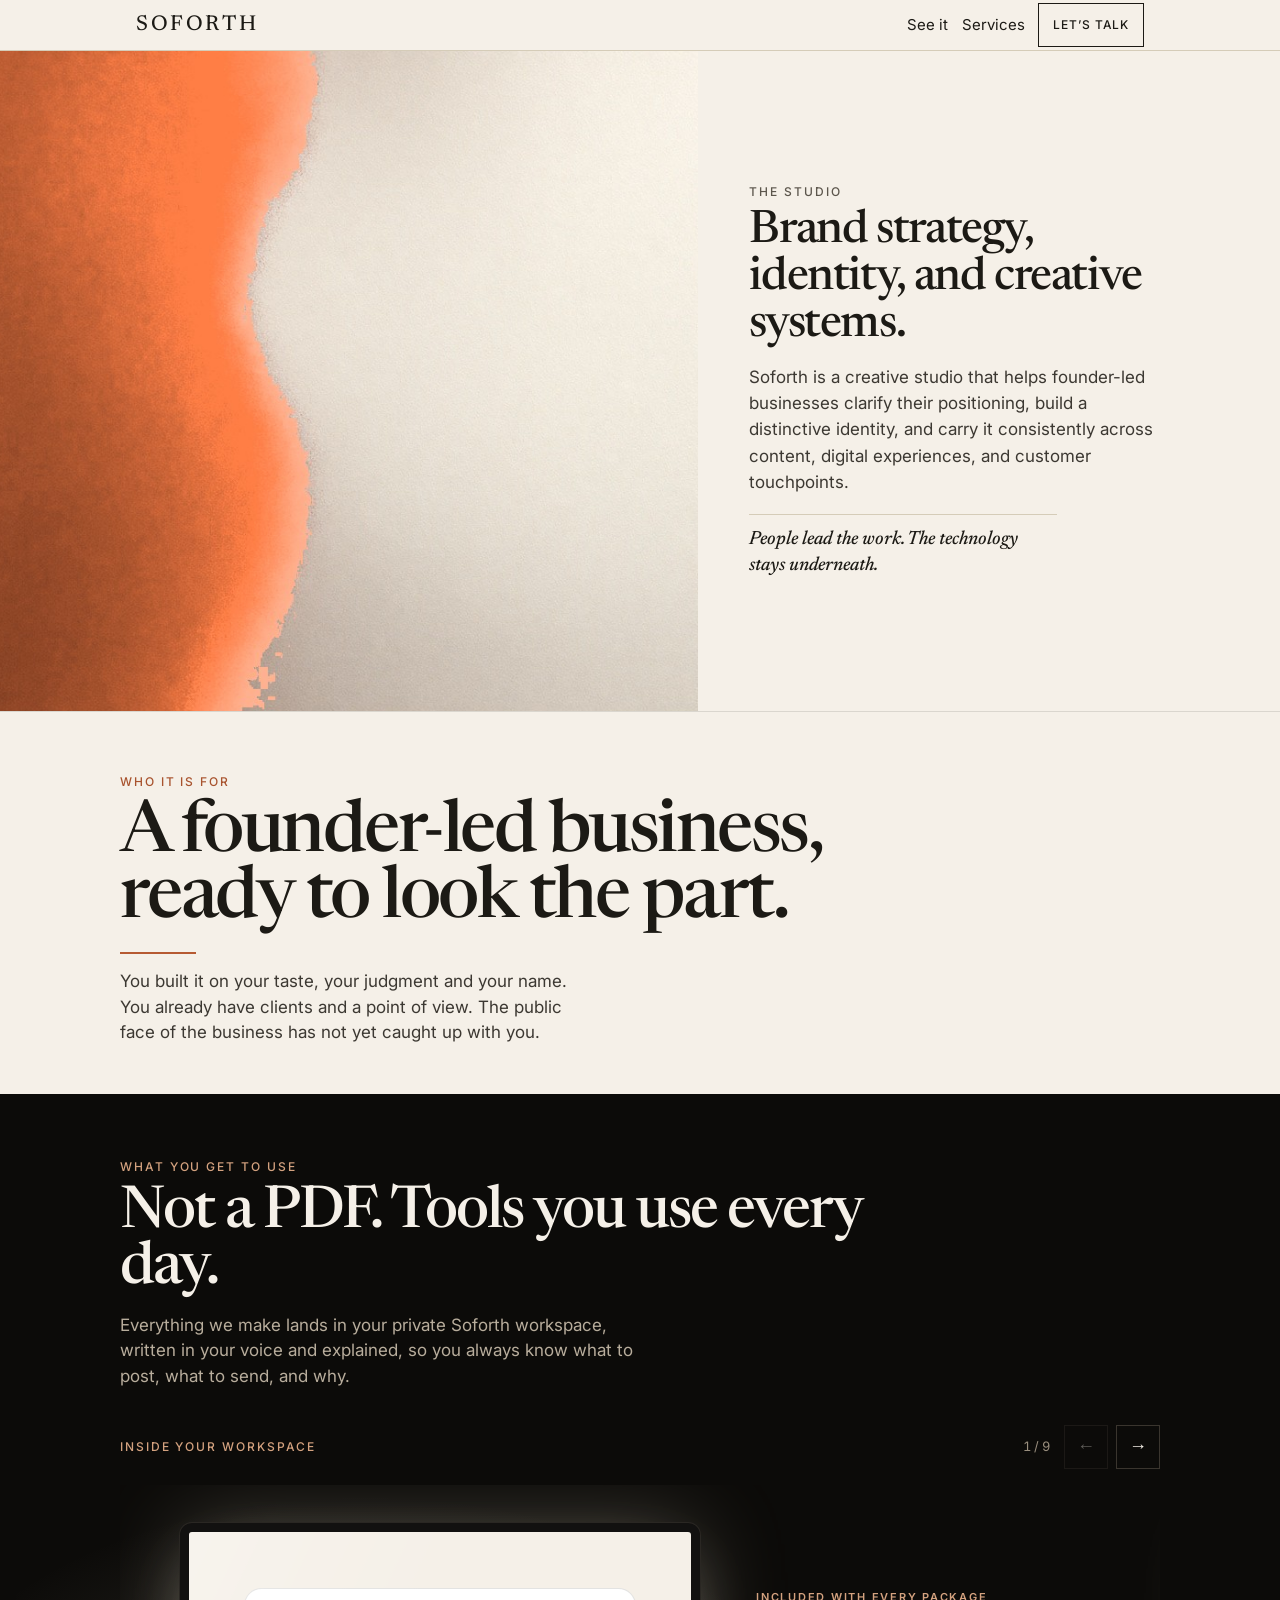
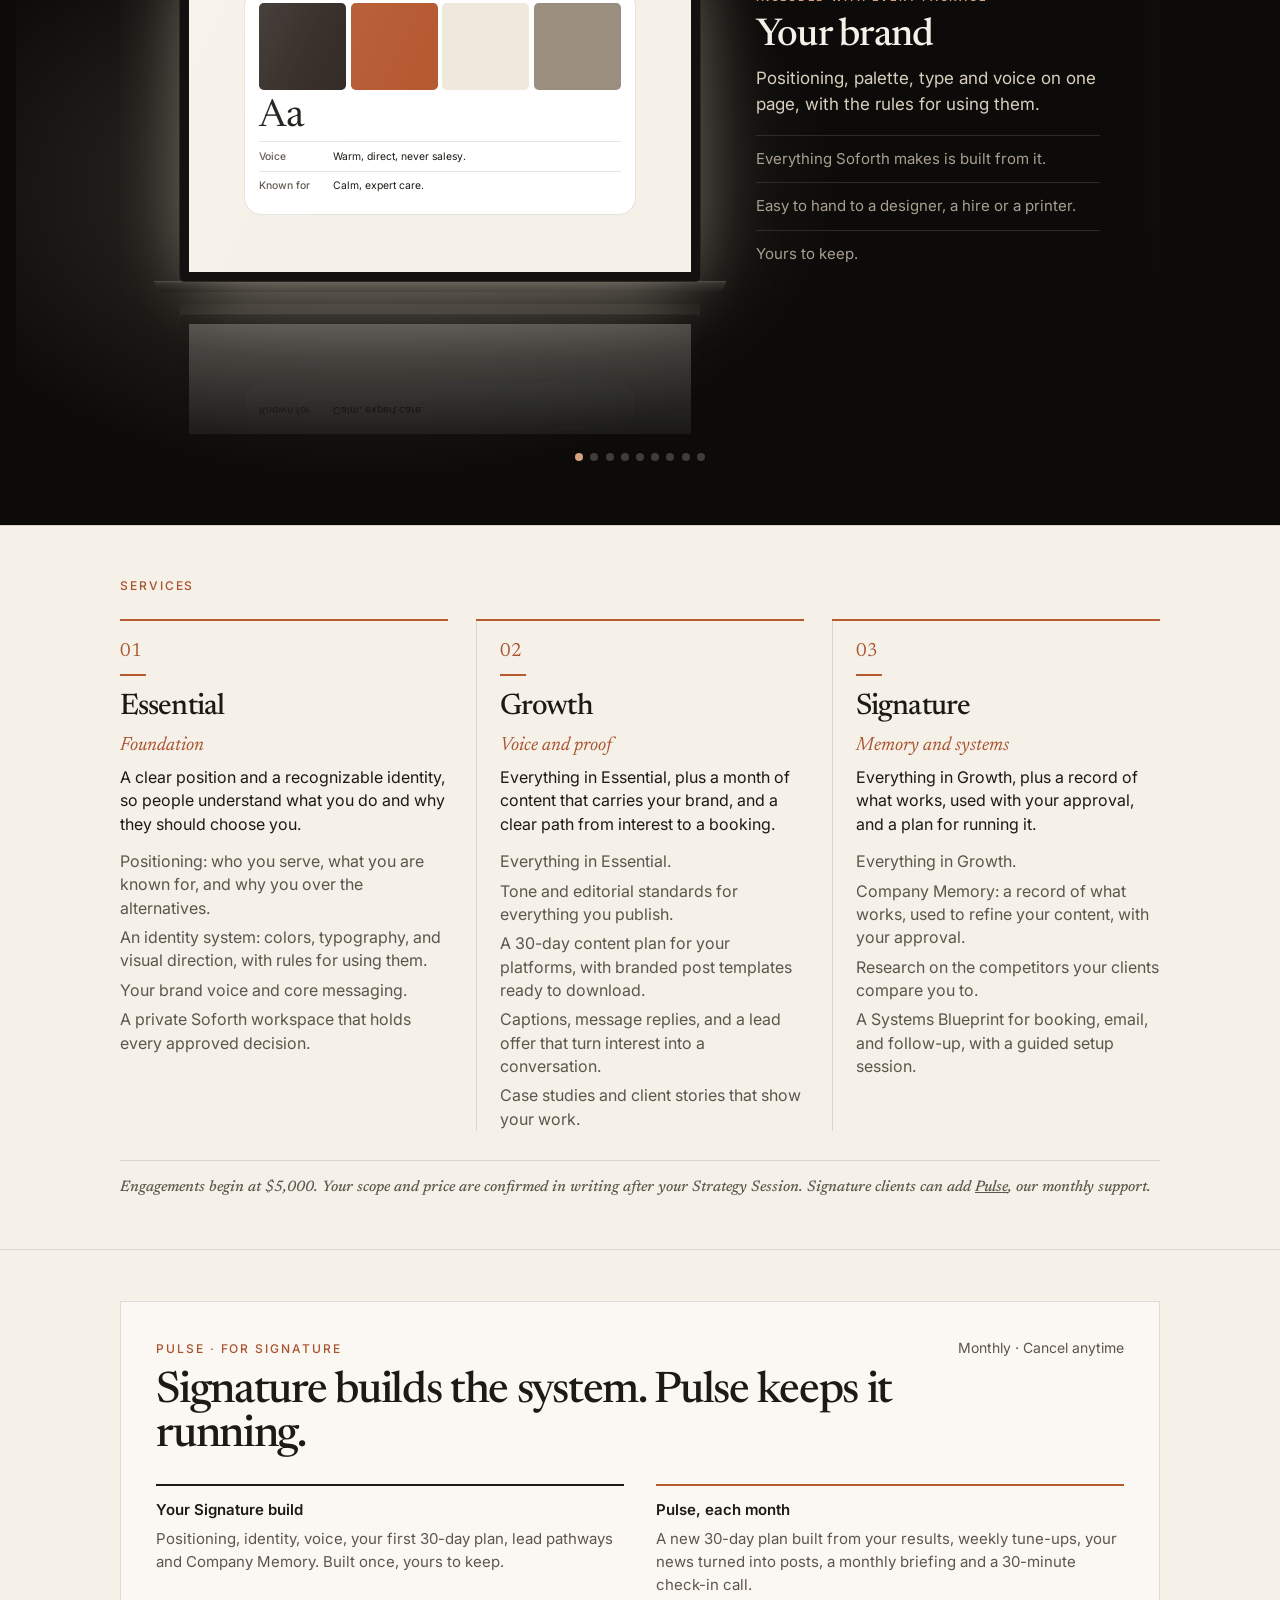
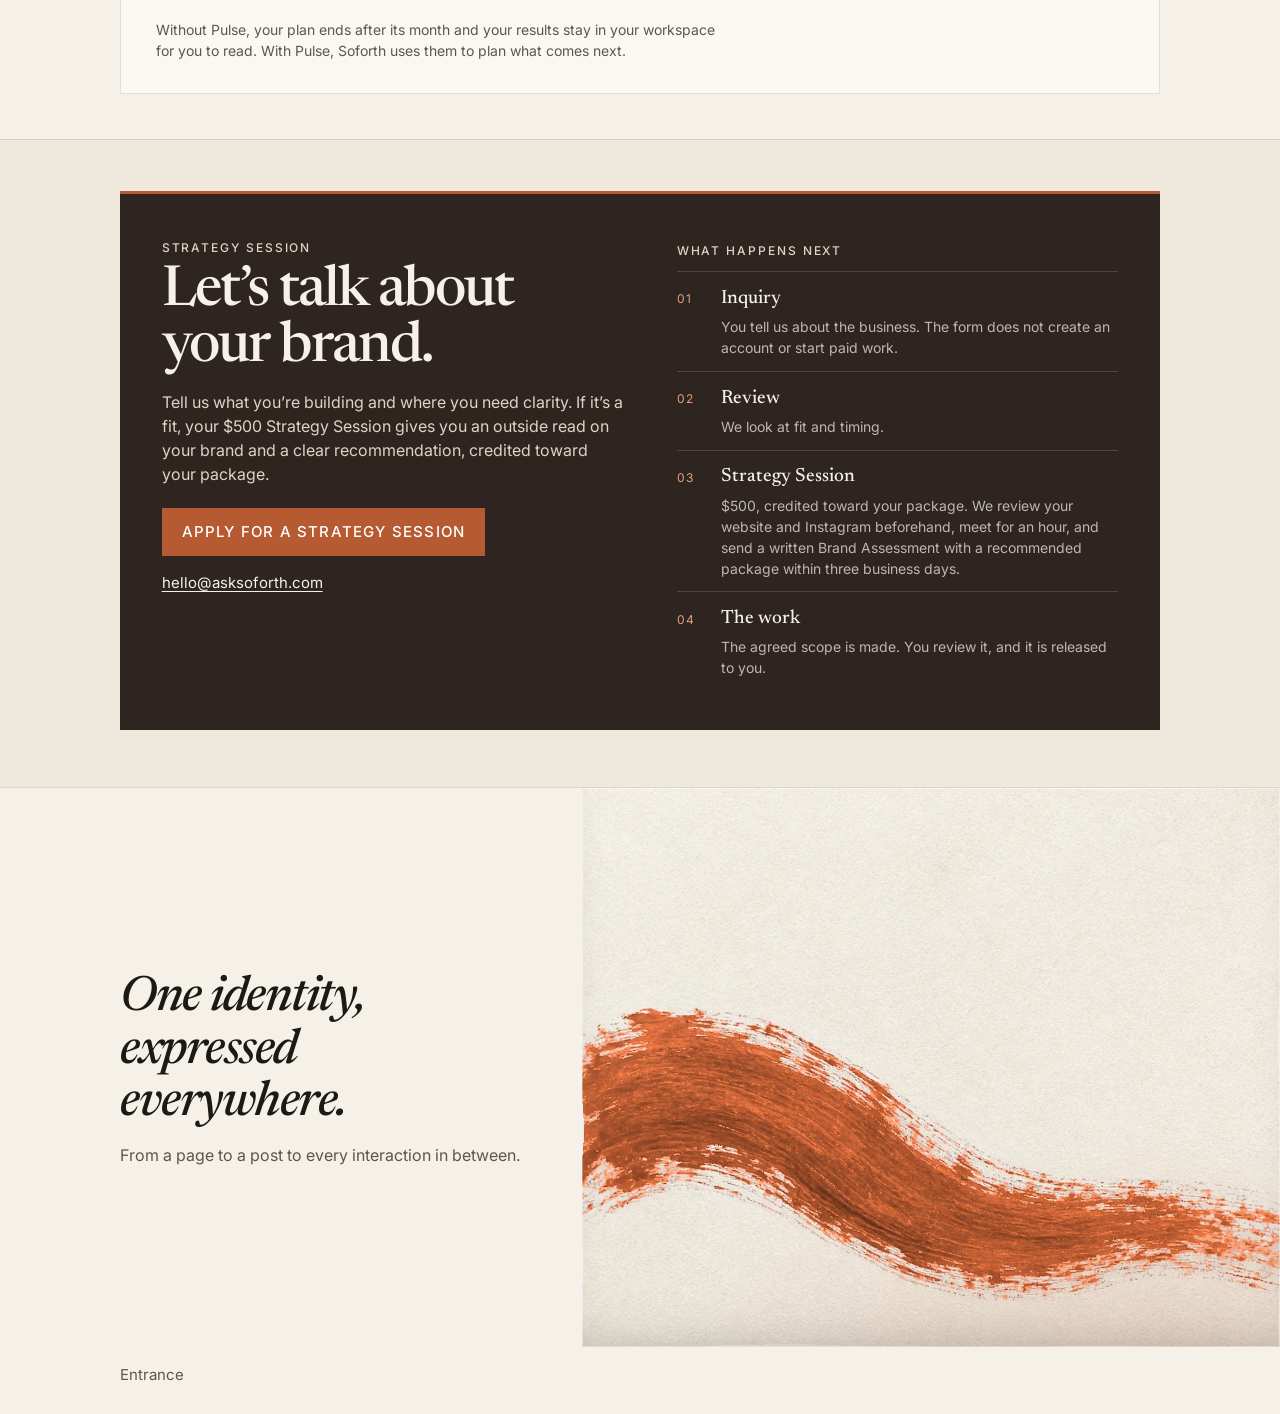
==== commit 49932c5d: "Entrance plays by itself; brushstroke under moving glass - Entrance: SOFORTH, then the line, then it" ====
--- a/studio/index.html
+++ b/studio/index.html
@@ -16,7 +16,7 @@
   <link rel="preconnect" href="https://fonts.googleapis.com" />
   <link rel="preconnect" href="https://fonts.gstatic.com" crossorigin />
   <link href="https://fonts.googleapis.com/css2?family=Inter:wght@400;500&amp;family=Newsreader:ital,opsz,wght@0,6..72,500;1,6..72,500&amp;display=swap" rel="stylesheet" />
-  <link rel="stylesheet" href="/css/soforth-public.css?v=sf1120e" />
+  <link rel="stylesheet" href="/css/soforth-public.css?v=sf1123a" />
   <script>
     if (!("onpagereveal" in window)) document.documentElement.classList.add("no-xvt");
   </script>
@@ -169,7 +169,7 @@
                 <div class="tour__mock tour__mock--post" aria-hidden="true">
                   <div class="tm-plats"><span class="on">Instagram</span><span>TikTok</span><span>LinkedIn</span><span>Facebook</span></div>
                   <div class="tm-frames">
-                    <div class="tm-art"><b>Your work is better than your website.</b><span>Post · 4:5</span></div>
+                    <div class="tm-art"><b>Made to be remembered.</b><span>Post · 4:5</span></div>
                     <div class="tm-art tm-art--tall"><b>The sign to look for</b><span>Reel · 9:16</span></div>
                   </div>
                   <p class="tm-cap">Most founders outgrow their brand before they notice. Here’s the sign to look for…</p>
@@ -369,8 +369,16 @@
       </div>
     </section>
     <section class="expression expression--close" aria-label="One identity, expressed everywhere">
-      <figure data-reveal="media">
-        <img src="/images/brush.jpg" width="864" height="1152" alt="A single burnt orange brushstroke on bone." />
+      <figure class="brushglass" data-reveal="media">
+        <img src="/images/brush.jpg" width="864" height="1152" alt="A single burnt orange brushstroke on bone, under glass." />
+        <svg class="brushglass__defs" aria-hidden="true" focusable="false">
+          <filter id="sf-wet-paint" x="-5%" y="-5%" width="110%" height="110%">
+            <feTurbulence type="fractalNoise" baseFrequency="0.006 0.011" numOctaves="2" seed="7" result="noise">
+              <animate attributeName="baseFrequency" dur="18s" values="0.006 0.011;0.009 0.007;0.006 0.011" repeatCount="indefinite" />
+            </feTurbulence>
+            <feDisplacementMap in="SourceGraphic" in2="noise" scale="14" xChannelSelector="R" yChannelSelector="G" />
+          </filter>
+        </svg>
       </figure>
       <div class="expression__copy" data-reveal>
         <p class="expression__line">One identity,<br />expressed everywhere.</p>
--- a/css/soforth-public.css
+++ b/css/soforth-public.css
@@ -1467,3 +1467,72 @@
 @media (min-width: 720px) {
   .page-entrance .entrance__copy::before { background: radial-gradient(95% 130% at 100% 50%, rgba(182, 90, 50, 0.18), rgba(182, 90, 50, 0.06) 40%, transparent 85%); }
 }
+
+/* ------------------------------------------------------------------
+   Entrance plays by itself (23 Nov 2026): SOFORTH, then the line,
+   then it dissolves into the Studio. "Enter Soforth" stays as the
+   skip. Once per visit (sessionStorage), never on reduced motion.
+   ------------------------------------------------------------------ */
+.entrance__progress {
+  display: block;
+  width: min(220px, 60%);
+  height: 2px;
+  margin-top: 1.1rem;
+  background: rgba(245, 240, 232, 0.16);
+  overflow: hidden;
+}
+.entrance__progress i {
+  display: block;
+  height: 100%;
+  width: 100%;
+  background: var(--orange);
+  transform: scaleX(0);
+  transform-origin: left center;
+}
+.page-entrance.is-auto .entrance__progress i { animation: sf-progress var(--sf-hold, 3.2s) linear both; }
+.page-entrance.is-paused .entrance__progress { opacity: 0; }
+@keyframes sf-progress { to { transform: scaleX(1); } }
+
+@media (prefers-reduced-motion: no-preference) {
+  .page-entrance.is-auto .wordmark { animation: sf-play-in 0.9s 0.1s cubic-bezier(0.22, 0.61, 0.16, 1) both; }
+  .page-entrance.is-auto .statement { animation: sf-play-in 0.9s 0.75s cubic-bezier(0.22, 0.61, 0.16, 1) both; }
+  .page-entrance.is-auto .enter,
+  .page-entrance.is-auto .entrance__progress { animation: sf-play-in 0.7s 1.35s ease both; }
+}
+@keyframes sf-play-in {
+  from { opacity: 0; transform: translateY(10px); filter: blur(4px); }
+}
+.sr-live { position: absolute; width: 1px; height: 1px; overflow: hidden; clip: rect(0 0 0 0); white-space: nowrap; }
+
+/* ------------------------------------------------------------------
+   The brushstroke under glass (23 Nov 2026): the paint drifts slowly
+   (SVG displacement) and a soft sheen crosses the glass. Desktop with
+   motion only; phones and reduced motion keep the still image.
+   ------------------------------------------------------------------ */
+.brushglass { position: relative; overflow: hidden; isolation: isolate; }
+.brushglass img { display: block; width: 100%; height: 100%; object-fit: cover; }
+.brushglass::before,
+.brushglass::after { content: ""; position: absolute; inset: 0; pointer-events: none; }
+/* Glass: a cool edge light and a faint inner rim. */
+.brushglass::before {
+  z-index: 2;
+  background:
+    linear-gradient(160deg, rgba(255, 255, 255, 0.28) 0%, rgba(255, 255, 255, 0.04) 22%, transparent 45%),
+    radial-gradient(120% 80% at 80% 110%, rgba(182, 90, 50, 0.16), transparent 60%);
+  box-shadow: inset 0 0 0 1px rgba(255, 255, 255, 0.35), inset 0 -30px 60px -40px rgba(28, 26, 21, 0.35);
+}
+/* The sheen that crosses the glass. */
+.brushglass::after {
+  z-index: 3;
+  background: linear-gradient(105deg, transparent 35%, rgba(255, 255, 255, 0.38) 48%, rgba(255, 255, 255, 0.08) 54%, transparent 66%);
+  transform: translateX(-120%);
+}
+.brushglass__defs { position: absolute; width: 0; height: 0; }
+@media (min-width: 900px) and (prefers-reduced-motion: no-preference) {
+  .brushglass img { filter: url(#sf-wet-paint); transform: scale(1.04); }
+  .brushglass::after { animation: sf-glass-sheen 7s ease-in-out 1.5s infinite; }
+}
+@keyframes sf-glass-sheen {
+  0% { transform: translateX(-120%); }
+  45%, 100% { transform: translateX(120%); }
+}
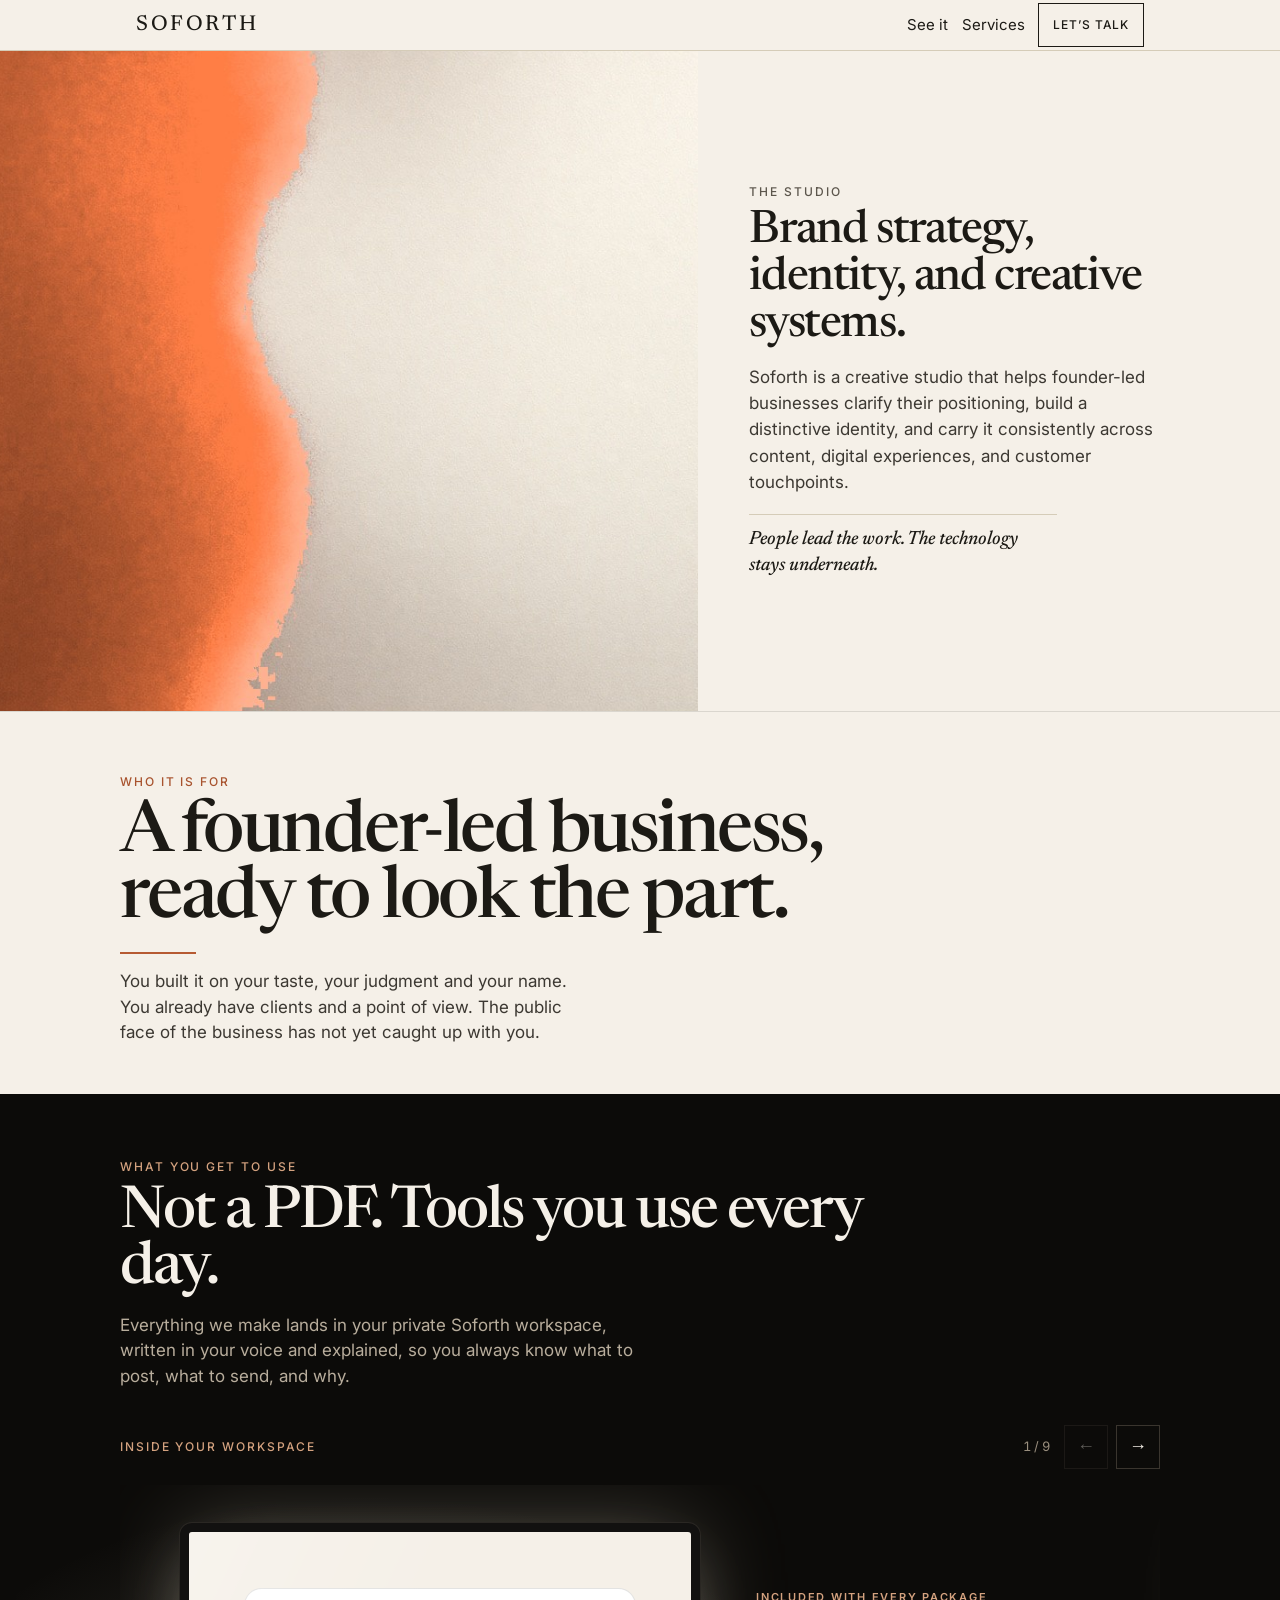
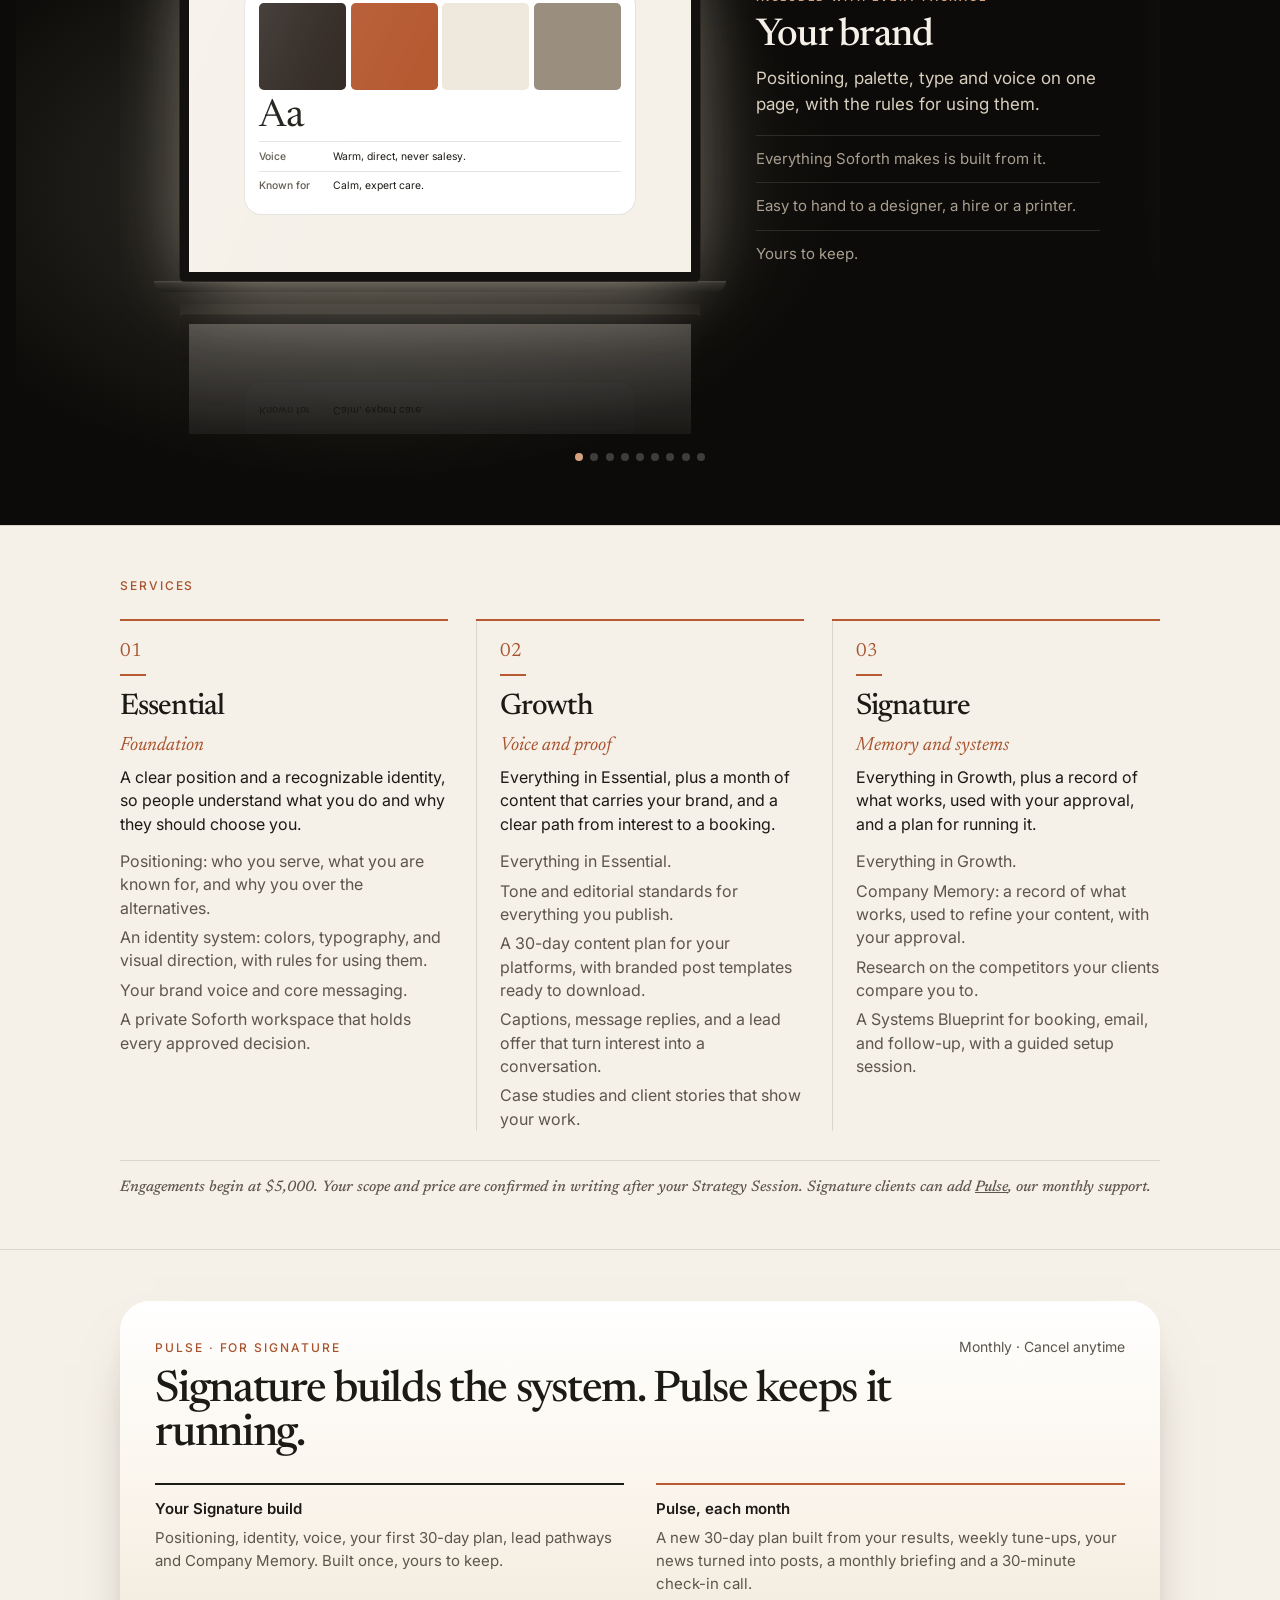
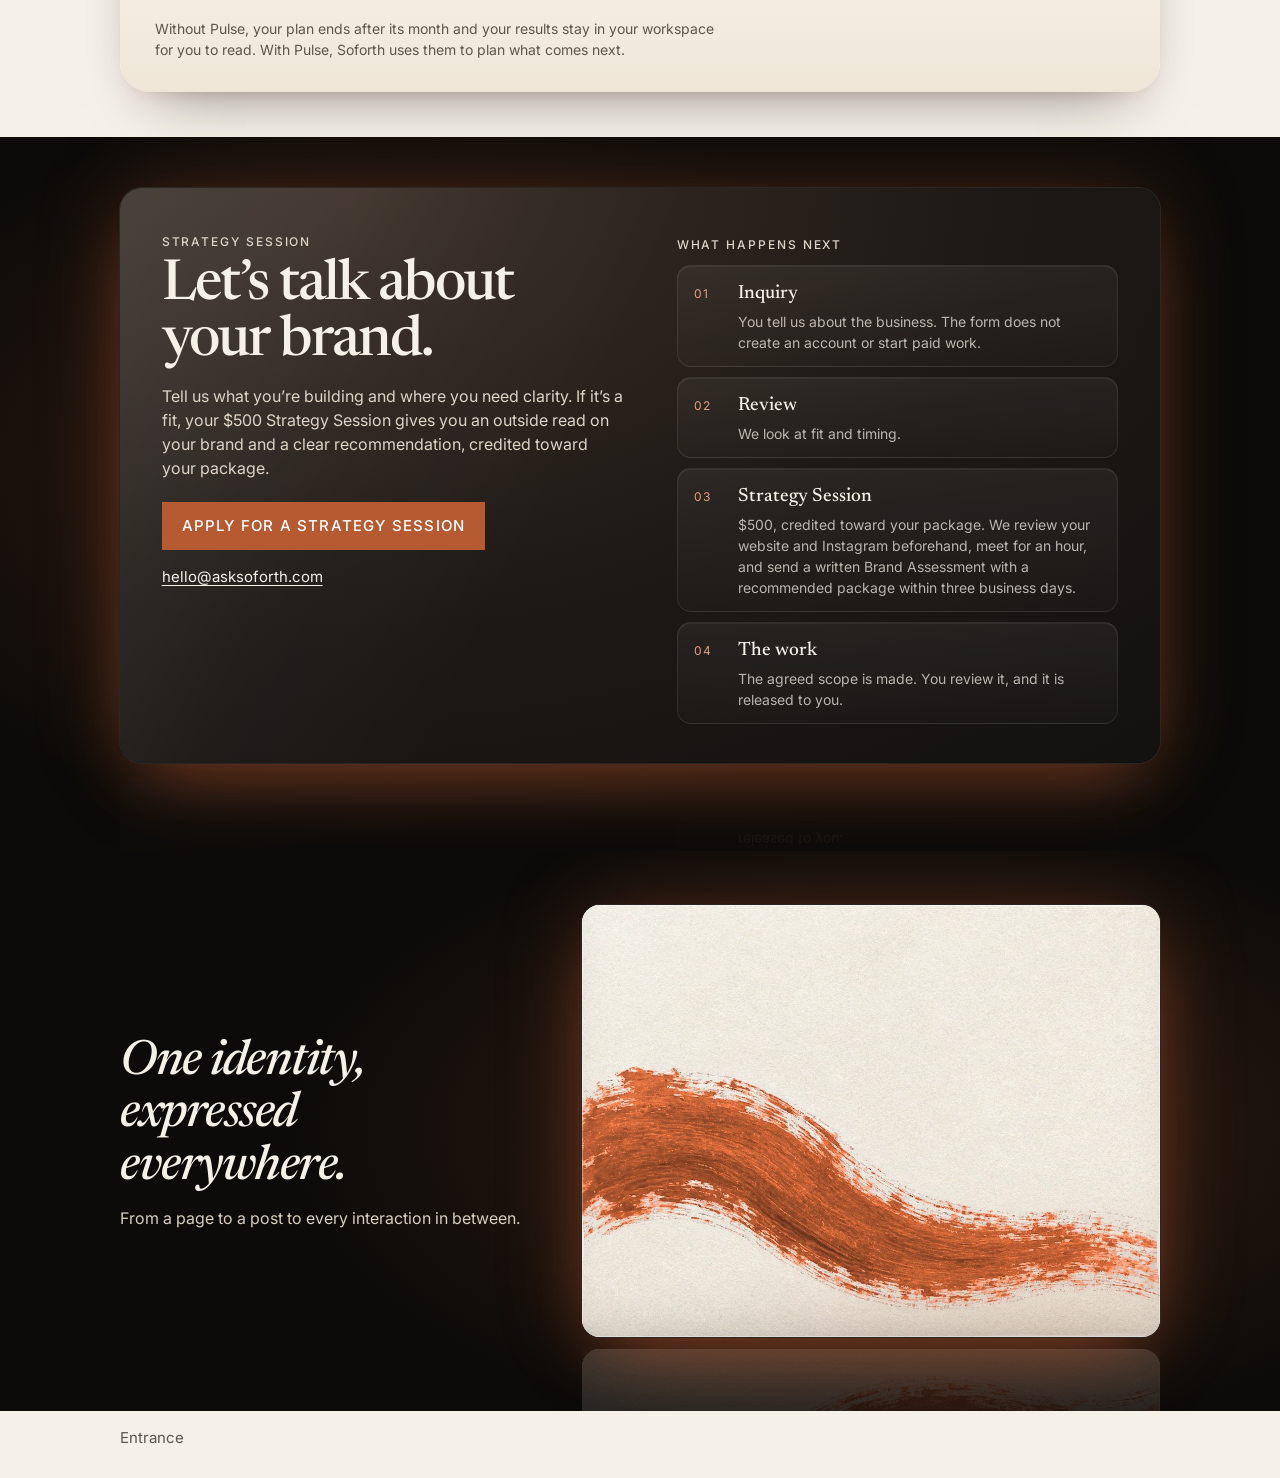
==== commit 1e5eba20: "Lit stage for Let's talk and the closing brushstroke; polished Pulse card - Let's talk sits on the d" ====
--- a/studio/index.html
+++ b/studio/index.html
@@ -16,7 +16,7 @@
   <link rel="preconnect" href="https://fonts.googleapis.com" />
   <link rel="preconnect" href="https://fonts.gstatic.com" crossorigin />
   <link href="https://fonts.googleapis.com/css2?family=Inter:wght@400;500&amp;family=Newsreader:ital,opsz,wght@0,6..72,500;1,6..72,500&amp;display=swap" rel="stylesheet" />
-  <link rel="stylesheet" href="/css/soforth-public.css?v=sf1123a" />
+  <link rel="stylesheet" href="/css/soforth-public.css?v=sf1123b" />
   <script>
     if (!("onpagereveal" in window)) document.documentElement.classList.add("no-xvt");
   </script>
--- a/css/soforth-public.css
+++ b/css/soforth-public.css
@@ -1536,3 +1536,109 @@
   0% { transform: translateX(-120%); }
   45%, 100% { transform: translateX(120%); }
 }
+
+/* ------------------------------------------------------------------
+   The lit stage, carried down the page (23 Nov 2026, founder: "What you
+   get to use" is the bar). Let's talk and the closing brushstroke sit on
+   the same dark stage as lit, glossy cards that rise into view; Pulse
+   becomes a polished card. Phones keep the gloss, glow and sheen.
+   ------------------------------------------------------------------ */
+.page-studio .talk,
+.page-studio .expression--close {
+  position: relative;
+  isolation: isolate;
+  overflow: hidden;
+  background: #0c0b09;
+  border-top: 0;
+}
+.page-studio .talk::before,
+.page-studio .expression--close::before {
+  content: "";
+  position: absolute;
+  inset: 0;
+  z-index: -1;
+  pointer-events: none;
+  background: radial-gradient(46% 52% at 32% 46%, rgba(182, 90, 50, 0.22), transparent 100%);
+}
+.page-studio .expression--close::before { background: radial-gradient(48% 56% at 70% 50%, rgba(182, 90, 50, 0.24), transparent 100%); }
+.page-studio .talk { padding-bottom: 5.5rem; }
+
+/* Let's talk: a lit card that pops up. */
+.page-studio .talk__card {
+  position: relative;
+  overflow: hidden;
+  border-top: 0;
+  border-radius: 22px;
+  background: radial-gradient(120% 140% at 22% 0%, #3a2e26 0%, #1c1815 55%, #121110 100%);
+  box-shadow: 0 0 0 1px #2a2723, 0 0 90px -6px rgba(182, 90, 50, 0.3), 0 30px 70px -24px rgba(182, 90, 50, 0.55);
+  -webkit-box-reflect: below 14px linear-gradient(to bottom, transparent 78%, rgba(255, 255, 255, 0.1));
+}
+.page-studio .talk__card::after {
+  content: "";
+  position: absolute;
+  inset: 0;
+  pointer-events: none;
+  background: linear-gradient(115deg, rgba(255, 255, 255, 0.12) 0%, rgba(255, 255, 255, 0.03) 26%, rgba(255, 255, 255, 0) 44%);
+  mix-blend-mode: screen;
+}
+.page-studio .talk__card > * { position: relative; z-index: 1; }
+.page-studio .talk__steps li {
+  margin-top: 0.6rem;
+  padding: 0.85rem 1rem;
+  border: 1px solid rgba(245, 240, 232, 0.09);
+  border-radius: 14px;
+  background: linear-gradient(180deg, rgba(245, 240, 232, 0.06), rgba(245, 240, 232, 0.02));
+  box-shadow: inset 0 1px 0 rgba(255, 255, 255, 0.06);
+}
+.page-studio .talk__card.is-waiting { transform: translateY(26px) scale(0.965); }
+.page-studio .talk__card.is-waiting.is-in { transform: none; }
+@media (min-width: 900px) and (prefers-reduced-motion: no-preference) {
+  .page-studio .talk__card { transition: transform 0.6s cubic-bezier(0.22, 0.61, 0.16, 1), box-shadow 0.4s ease, opacity 0.6s ease; }
+  .page-studio .talk__card.is-in:hover,
+  .page-studio .talk__card:not(.is-waiting):hover {
+    transform: translateY(-4px);
+    box-shadow: 0 0 0 1px #3a342d, 0 0 110px -4px rgba(182, 90, 50, 0.4), 0 36px 80px -24px rgba(182, 90, 50, 0.65);
+  }
+}
+
+/* Closing band: the brushstroke as a lit pane of glass. */
+.page-studio .expression--close .expression__line { color: #f5f0e8; }
+.page-studio .expression--close .body { color: #d9cfbf; }
+.page-studio .expression--close figure.brushglass {
+  margin: 1.4rem var(--gutter) 3.4rem;
+  border-radius: 18px;
+  background: var(--bone);
+  box-shadow: 0 0 0 1px #2a2723, 0 0 90px -6px rgba(182, 90, 50, 0.32), 0 30px 70px -24px rgba(182, 90, 50, 0.6);
+  -webkit-box-reflect: below 12px linear-gradient(to bottom, transparent 62%, rgba(255, 255, 255, 0.2));
+}
+.page-studio .expression--close .expression__copy { padding-top: 0.4rem; }
+@media (min-width: 900px) {
+  .page-studio .expression--close figure.brushglass { margin: 3.4rem max(1.15rem, calc((100cqw - 1040px) / 2)) 4.6rem 0; min-height: 380px; }
+  .page-studio .expression--close .expression__copy { padding-top: 3rem; }
+}
+/* The sheen crosses the glass on phones too; only the paint drift is desktop-only. */
+@media (prefers-reduced-motion: no-preference) {
+  .brushglass::after { animation: sf-glass-sheen 7s ease-in-out 1.5s infinite; }
+}
+
+/* Pulse: a polished card that lifts off the page. */
+.page-studio .pulse__card {
+  position: relative;
+  overflow: hidden;
+  border: 0;
+  border-radius: 30px;
+  background: linear-gradient(180deg, #ffffff 0%, #fbf6ee 45%, #efe6d7 100%);
+  box-shadow: inset 0 1px 0 #ffffff, 0 30px 60px -34px rgba(28, 26, 21, 0.55), 0 10px 22px -16px rgba(182, 90, 50, 0.35);
+}
+.page-studio .pulse__card::after {
+  content: "";
+  position: absolute;
+  inset: 0 auto 0 0;
+  width: 30%;
+  pointer-events: none;
+  background: linear-gradient(100deg, transparent, rgba(255, 255, 255, 0.7), transparent);
+  transform: translateX(-120%);
+}
+@media (prefers-reduced-motion: no-preference) {
+  .page-studio .pulse__card::after { animation: sf-glass-sheen 9s ease-in-out 2s infinite; }
+}
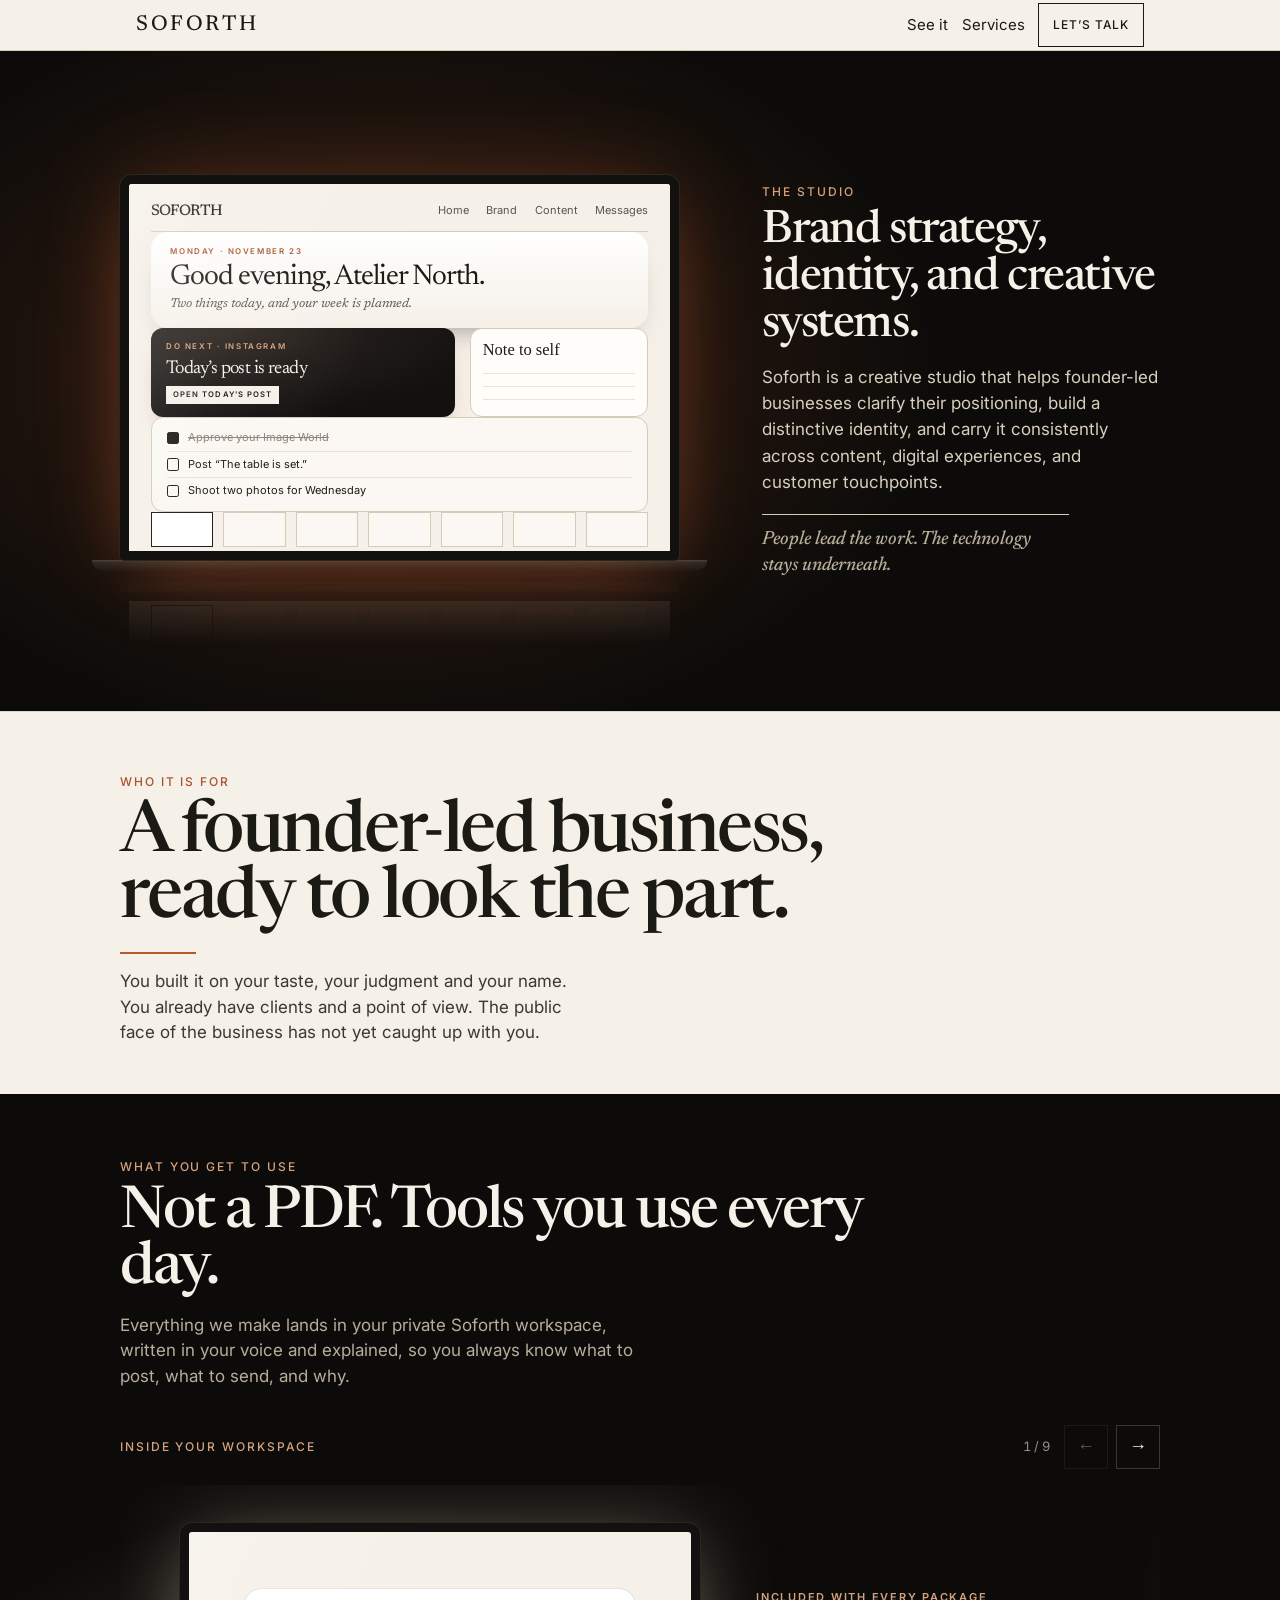
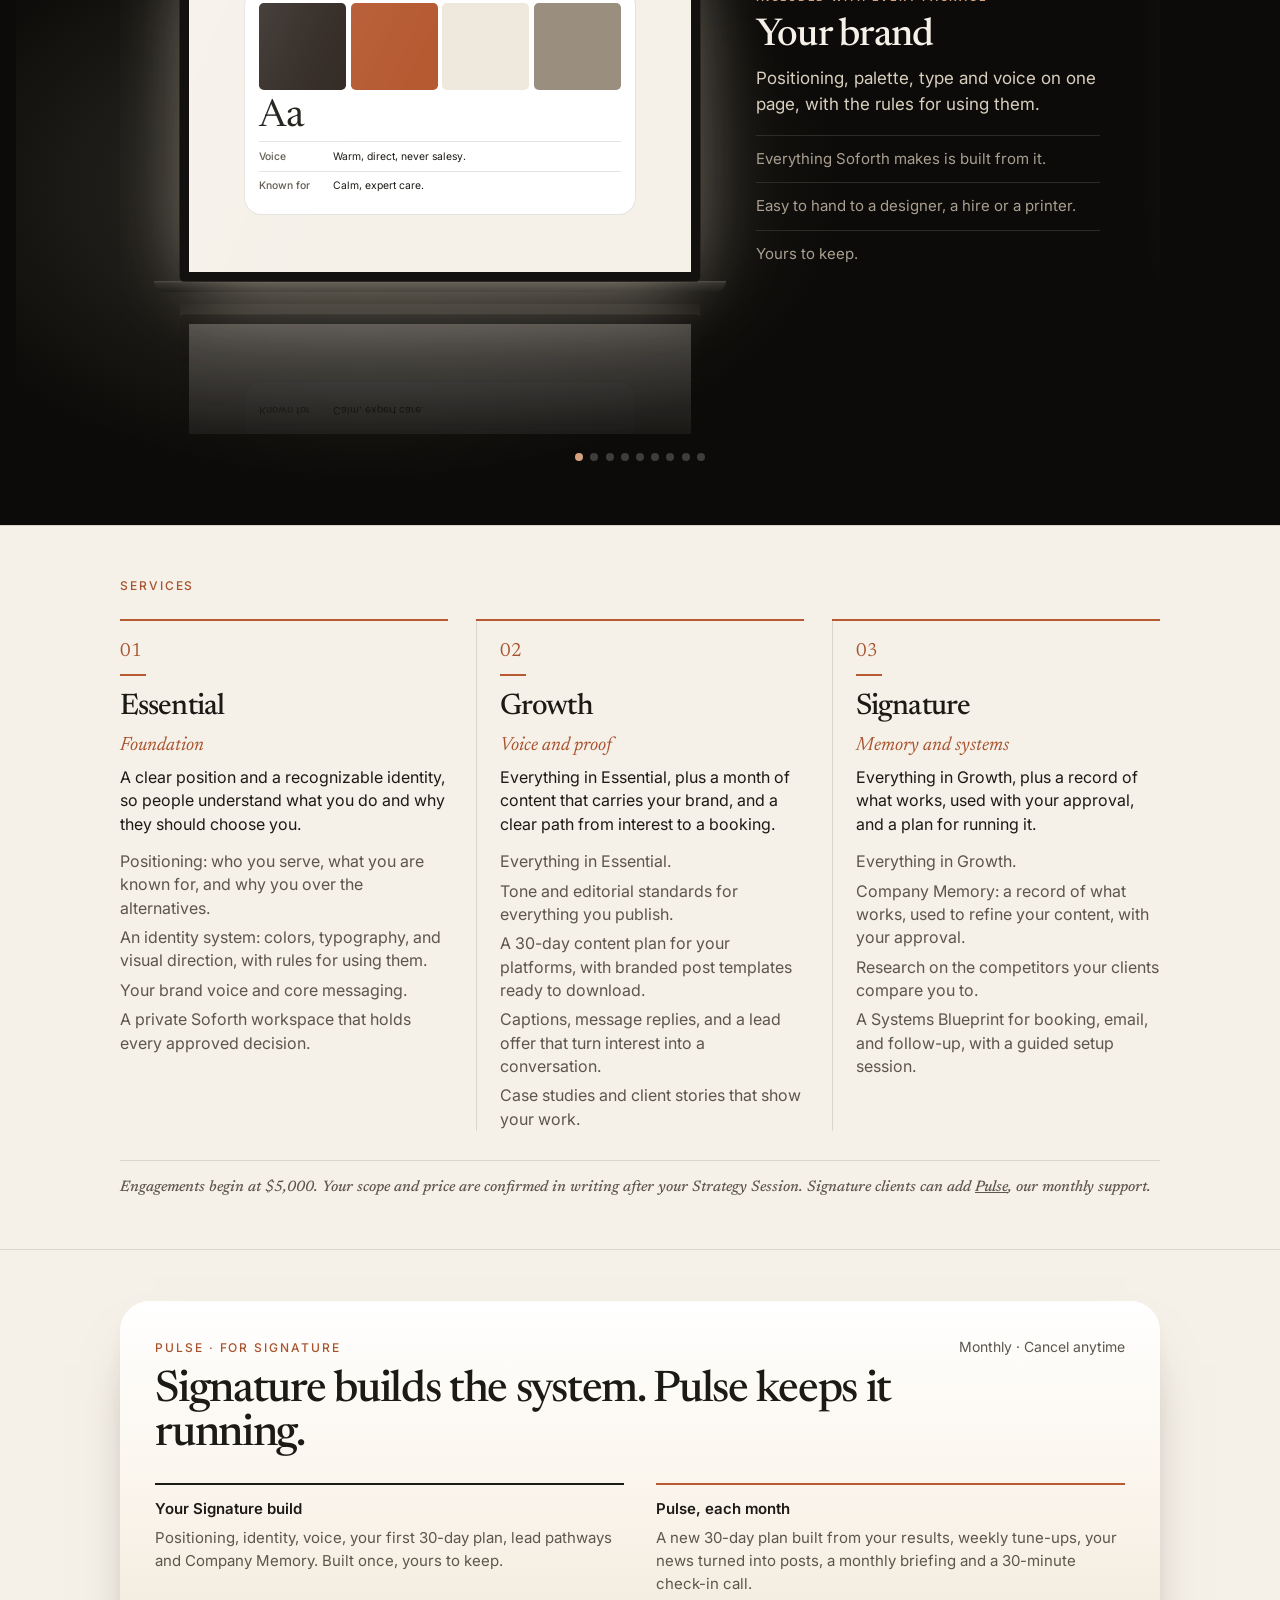
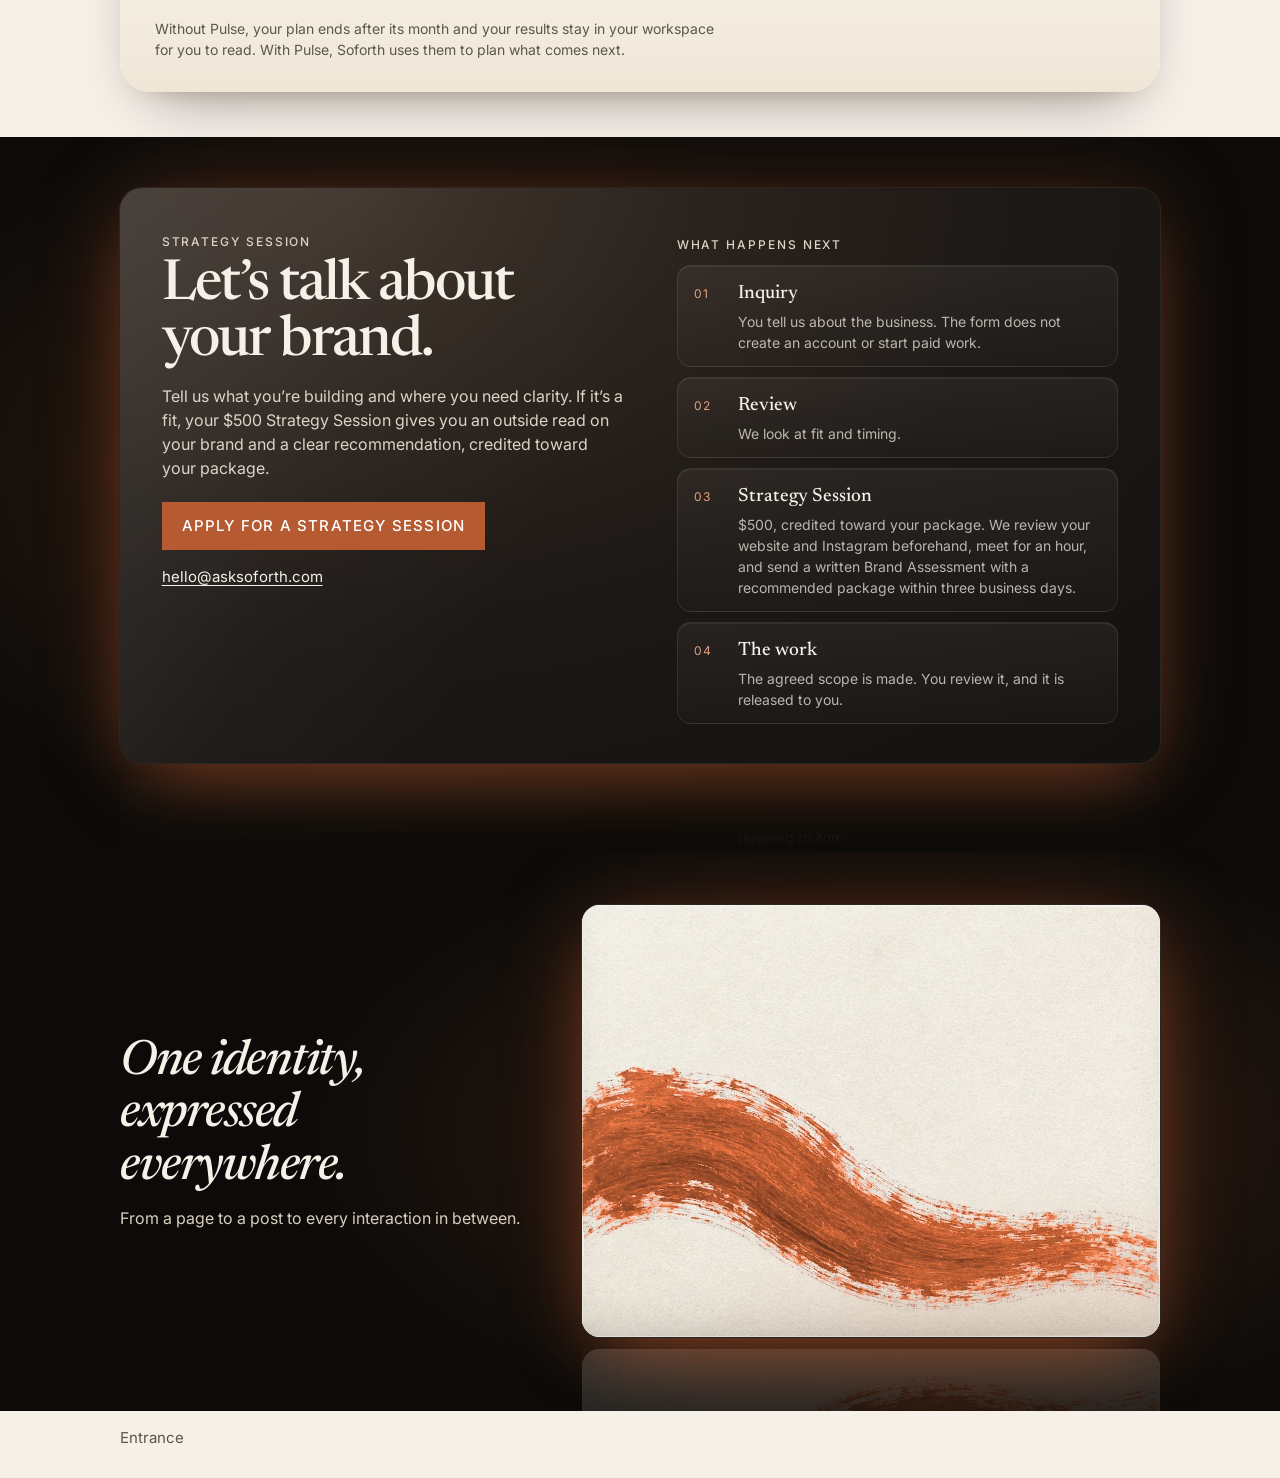
==== commit 19611fc1: "Studio opens on the stage: the client Portal lit up on a laptop The opener moves onto the dark stage" ====
--- a/studio/index.html
+++ b/studio/index.html
@@ -16,7 +16,7 @@
   <link rel="preconnect" href="https://fonts.googleapis.com" />
   <link rel="preconnect" href="https://fonts.gstatic.com" crossorigin />
   <link href="https://fonts.googleapis.com/css2?family=Inter:wght@400;500&amp;family=Newsreader:ital,opsz,wght@0,6..72,500;1,6..72,500&amp;display=swap" rel="stylesheet" />
-  <link rel="stylesheet" href="/css/soforth-public.css?v=sf1123b" />
+  <link rel="stylesheet" href="/css/soforth-public.css?v=sf1123c" />
   <script>
     if (!("onpagereveal" in window)) document.documentElement.classList.add("no-xvt");
   </script>
@@ -36,8 +36,36 @@
 
   <main class="site-main">
     <article class="room" id="story" aria-labelledby="story-title">
-      <figure class="opener">
-        <img src="/images/editorial.jpg" width="1280" height="720" alt="Burnt orange ink bleeding into a bone field." />
+      <figure class="opener opener--stage">
+        <div class="opener__stage" role="img" aria-label="The Soforth client Portal on a laptop: a greeting, today's next step, today's list and the week ahead.">
+          <div class="tour__device opener__device" style="--glow:#b65a32">
+            <div class="tour__screen">
+              <div class="op-portal" aria-hidden="true">
+                <div class="op-portal__nav"><b>SOFORTH</b><span>Home</span><span>Brand</span><span>Content</span><span>Messages</span></div>
+                <div class="op-portal__hello">
+                  <p class="op-portal__date">MONDAY · NOVEMBER 23</p>
+                  <p class="op-portal__greet">Good evening, Atelier North.</p>
+                  <p class="op-portal__sub">Two things today, and your week is planned.</p>
+                </div>
+                <div class="op-portal__row">
+                  <div class="op-portal__next">
+                    <p class="op-portal__eye">DO NEXT · INSTAGRAM</p>
+                    <p class="op-portal__title">Today’s post is ready</p>
+                    <span class="op-portal__btn">OPEN TODAY’S POST</span>
+                  </div>
+                  <div class="op-portal__note"><p>Note to self</p><i></i><i></i><i></i></div>
+                </div>
+                <div class="op-portal__today">
+                  <p><span class="op-portal__box is-on"></span><s>Approve your Image World</s></p>
+                  <p><span class="op-portal__box"></span>Post “The table is set.”</p>
+                  <p><span class="op-portal__box"></span>Shoot two photos for Wednesday</p>
+                </div>
+                <div class="op-portal__week"><i class="is-today"></i><i></i><i></i><i></i><i></i><i></i><i></i></div>
+              </div>
+            </div>
+            <div class="tour__base"></div>
+          </div>
+        </div>
         <figcaption>
           <p class="kicker">The studio</p>
           <h1 id="story-title">Brand strategy, identity, and creative systems.</h1>
--- a/css/soforth-public.css
+++ b/css/soforth-public.css
@@ -1642,3 +1642,55 @@
 @media (prefers-reduced-motion: no-preference) {
   .page-studio .pulse__card::after { animation: sf-glass-sheen 9s ease-in-out 2s infinite; }
 }
+
+/* ------------------------------------------------------------------
+   Studio opener on the stage (23 Nov 2026): the page opens with the
+   client Portal lit up on a laptop, the same wow as "What you get".
+   ------------------------------------------------------------------ */
+.page-studio .opener--stage { position: relative; isolation: isolate; background: #0c0b09; color: var(--on-dark); border-bottom: 0; }
+.page-studio .opener--stage::before {
+  content: ""; position: absolute; inset: 0; z-index: -1; pointer-events: none;
+  background: radial-gradient(44% 58% at 30% 48%, rgba(182, 90, 50, 0.26), transparent 100%);
+}
+.page-studio .opener--stage .kicker { color: #d4a27f; }
+.page-studio .opener--stage h1 { color: #f5f0e8; }
+.page-studio .opener--stage .lede { color: #d9cfbf; }
+.page-studio .opener--stage figcaption .credo { color: #b8ad9c; }
+.opener__stage { display: grid; place-items: center; padding: 2rem 1.2rem 2.6rem; view-transition-name: sf-hero; }
+.opener__device { width: min(100%, 620px); margin-bottom: 0; -webkit-box-reflect: below 10px linear-gradient(to bottom, transparent 84%, rgba(255, 255, 255, 0.12)); }
+.opener__device .tour__screen { aspect-ratio: 16 / 11; place-items: stretch; }
+.op-portal { gap: 3%; }
+.op-portal__week i { height: 2.6em; }
+
+/* The Portal on the screen: Home, as clients see it. */
+.op-portal { display: flex; flex-direction: column; gap: 4%; padding: 3.2% 4%; height: 100%; box-sizing: border-box; background: #f5f0e8; color: #1c1a15; font-size: clamp(6px, 1.05vw, 11px); line-height: 1.25; }
+.op-portal__nav { display: flex; gap: 1.6em; align-items: center; padding-bottom: 0.9em; border-bottom: 1px solid #d5ccb8; color: #5c564c; }
+.op-portal__nav b { margin-right: auto; color: #1c1a15; font-family: Newsreader, Georgia, serif; font-weight: 500; letter-spacing: -0.04em; font-size: 1.4em; }
+.op-portal__hello { padding: 1.4em 1.8em; border-radius: 1.6em; background: linear-gradient(#ffffff, #f5f0e8); box-shadow: inset 0 1px 0 #fff, 0 1.4em 2.6em -1.6em rgba(28, 26, 21, 0.5); }
+.op-portal__date, .op-portal__eye { margin: 0; font-size: 0.72em; font-weight: 600; letter-spacing: 0.2em; color: #a8532e; }
+.op-portal__greet { margin: 0.25em 0 0; font-family: Newsreader, Georgia, serif; font-size: 2.6em; letter-spacing: -0.035em; line-height: 1; }
+.op-portal__sub { margin: 0.35em 0 0; font-family: Newsreader, Georgia, serif; font-style: italic; color: #5c564c; font-size: 1.15em; }
+.op-portal__row { display: grid; grid-template-columns: 1.7fr 1fr; gap: 3%; }
+.op-portal__next { display: flex; flex-direction: column; gap: 0.5em; padding: 1.2em 1.4em; border-radius: 1.1em; background: radial-gradient(120% 140% at 30% 0%, #2e2520 0%, #121110 70%); color: #ddd4c6; box-shadow: 0 1.2em 2.2em -1.2em rgba(182, 90, 50, 0.7); }
+.op-portal__next .op-portal__eye { color: #d4a27f; }
+.op-portal__title { margin: 0; font-family: Newsreader, Georgia, serif; color: #f5f0e8; font-size: 1.7em; letter-spacing: -0.03em; }
+.op-portal__btn { align-self: flex-start; padding: 0.55em 0.9em; background: #f5f0e8; color: #1c1a15; font-size: 0.7em; font-weight: 600; letter-spacing: 0.14em; }
+.op-portal__note { padding: 1em 1.1em; border: 1px solid #d5ccb8; border-radius: 1.1em; background: #fffdf9; }
+.op-portal__note p { margin: 0 0 0.5em; font-family: "Caveat", "Segoe Script", cursive; font-size: 1.5em; }
+.op-portal__note i { display: block; height: 1px; margin-top: 1.1em; background: #ece3d4; }
+.op-portal__today { padding: 0.6em 1.4em; border: 1px solid #d5ccb8; border-radius: 1.1em; background: #fbf8f3; }
+.op-portal__today p { display: flex; align-items: center; gap: 0.8em; margin: 0; padding: 0.55em 0; border-top: 1px solid #ece3d4; }
+.op-portal__today p:first-child { border-top: 0; }
+.op-portal__today s { color: #8c8477; }
+.op-portal__box { width: 1.1em; height: 1.1em; border: 1.5px solid #1c1a15; border-radius: 0.2em; flex: none; }
+.op-portal__box.is-on { background: #1c1a15; }
+.op-portal__week { display: grid; grid-template-columns: repeat(7, minmax(0, 1fr)); gap: 2%; }
+.op-portal__week i { height: 3.2em; border: 1px solid #d5ccb8; background: #fbf8f3; }
+.op-portal__week i.is-today { border-color: #1c1a15; background: #fff; }
+@media (min-width: 900px) {
+  .page-studio .opener--stage { grid-template-columns: minmax(0, 1.25fr) minmax(0, 1fr); }
+  .opener__stage { padding: 3.6rem 2rem 4.6rem max(1.15rem, calc((100cqw - 1040px) / 2)); }
+}
+@media (prefers-reduced-motion: no-preference) {
+  .opener__device { animation: sf-play-in 1s 0.2s cubic-bezier(0.22, 0.61, 0.16, 1) both; }
+}
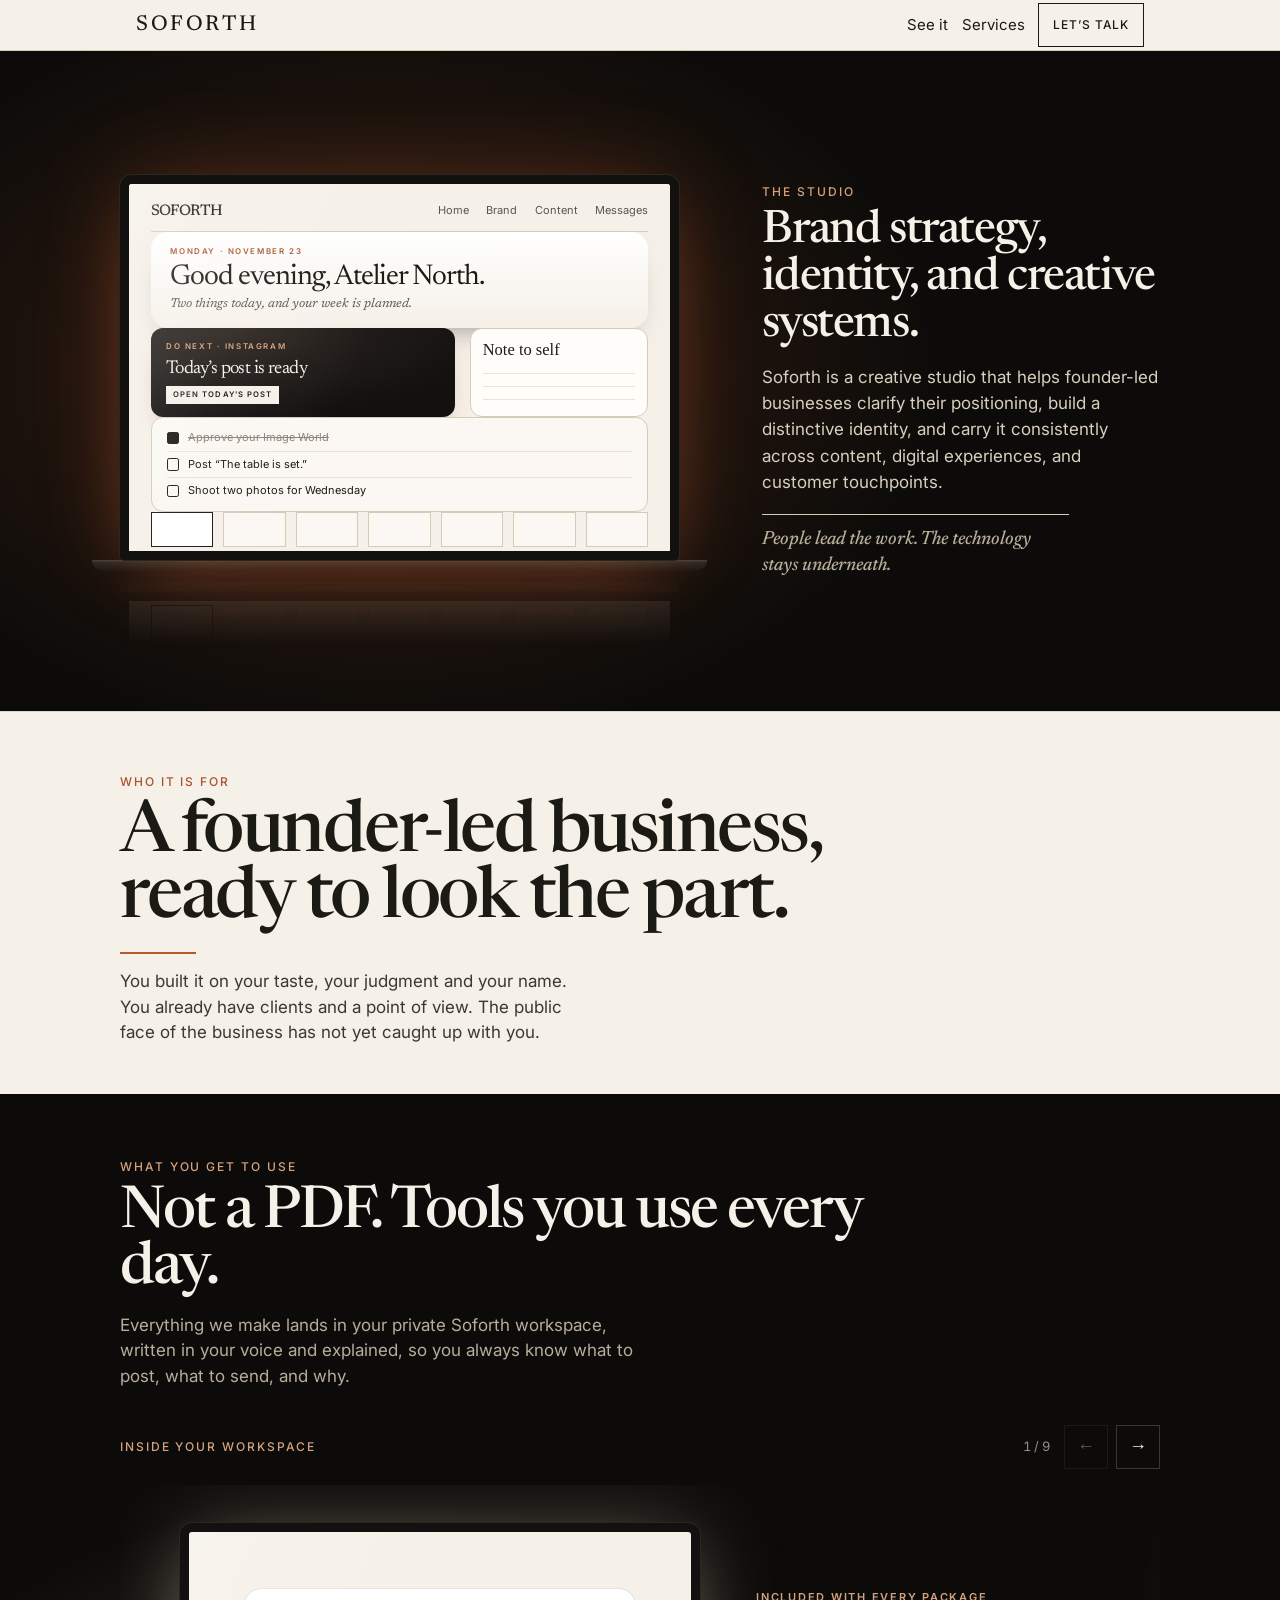
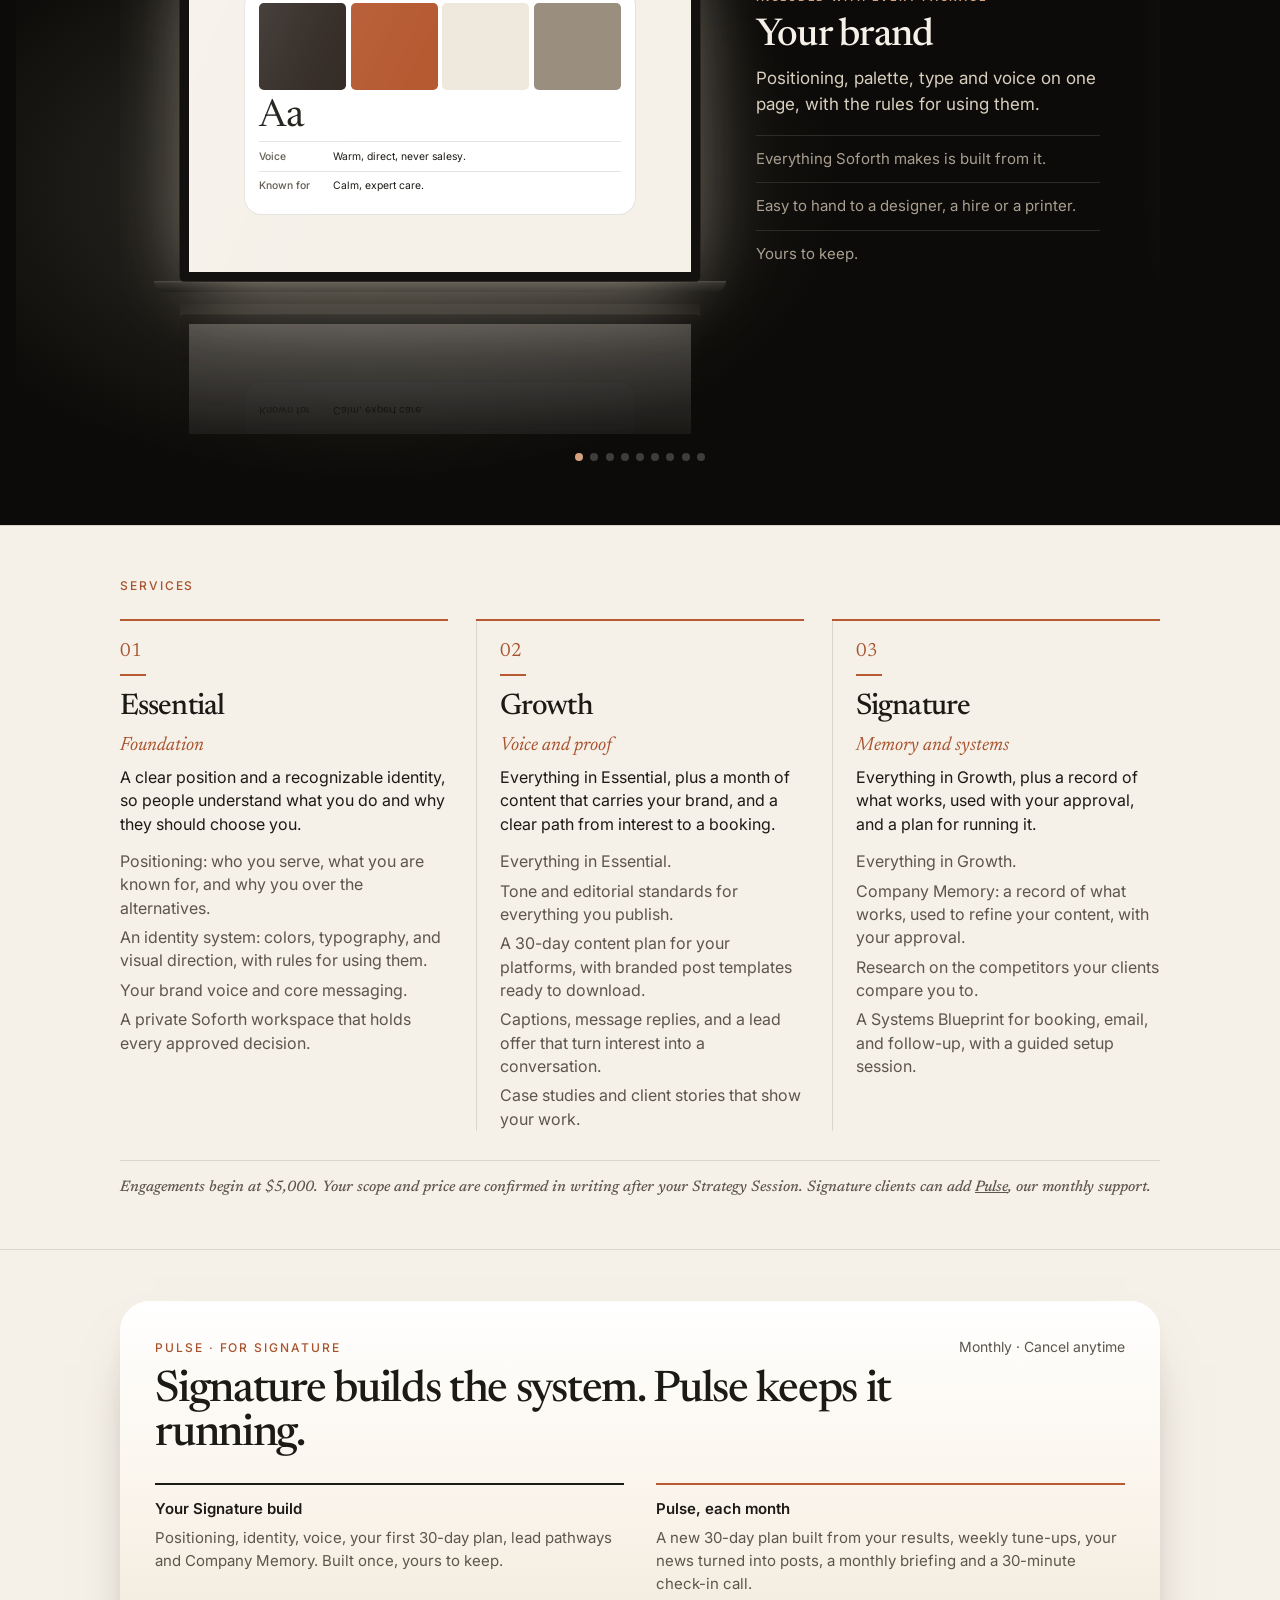
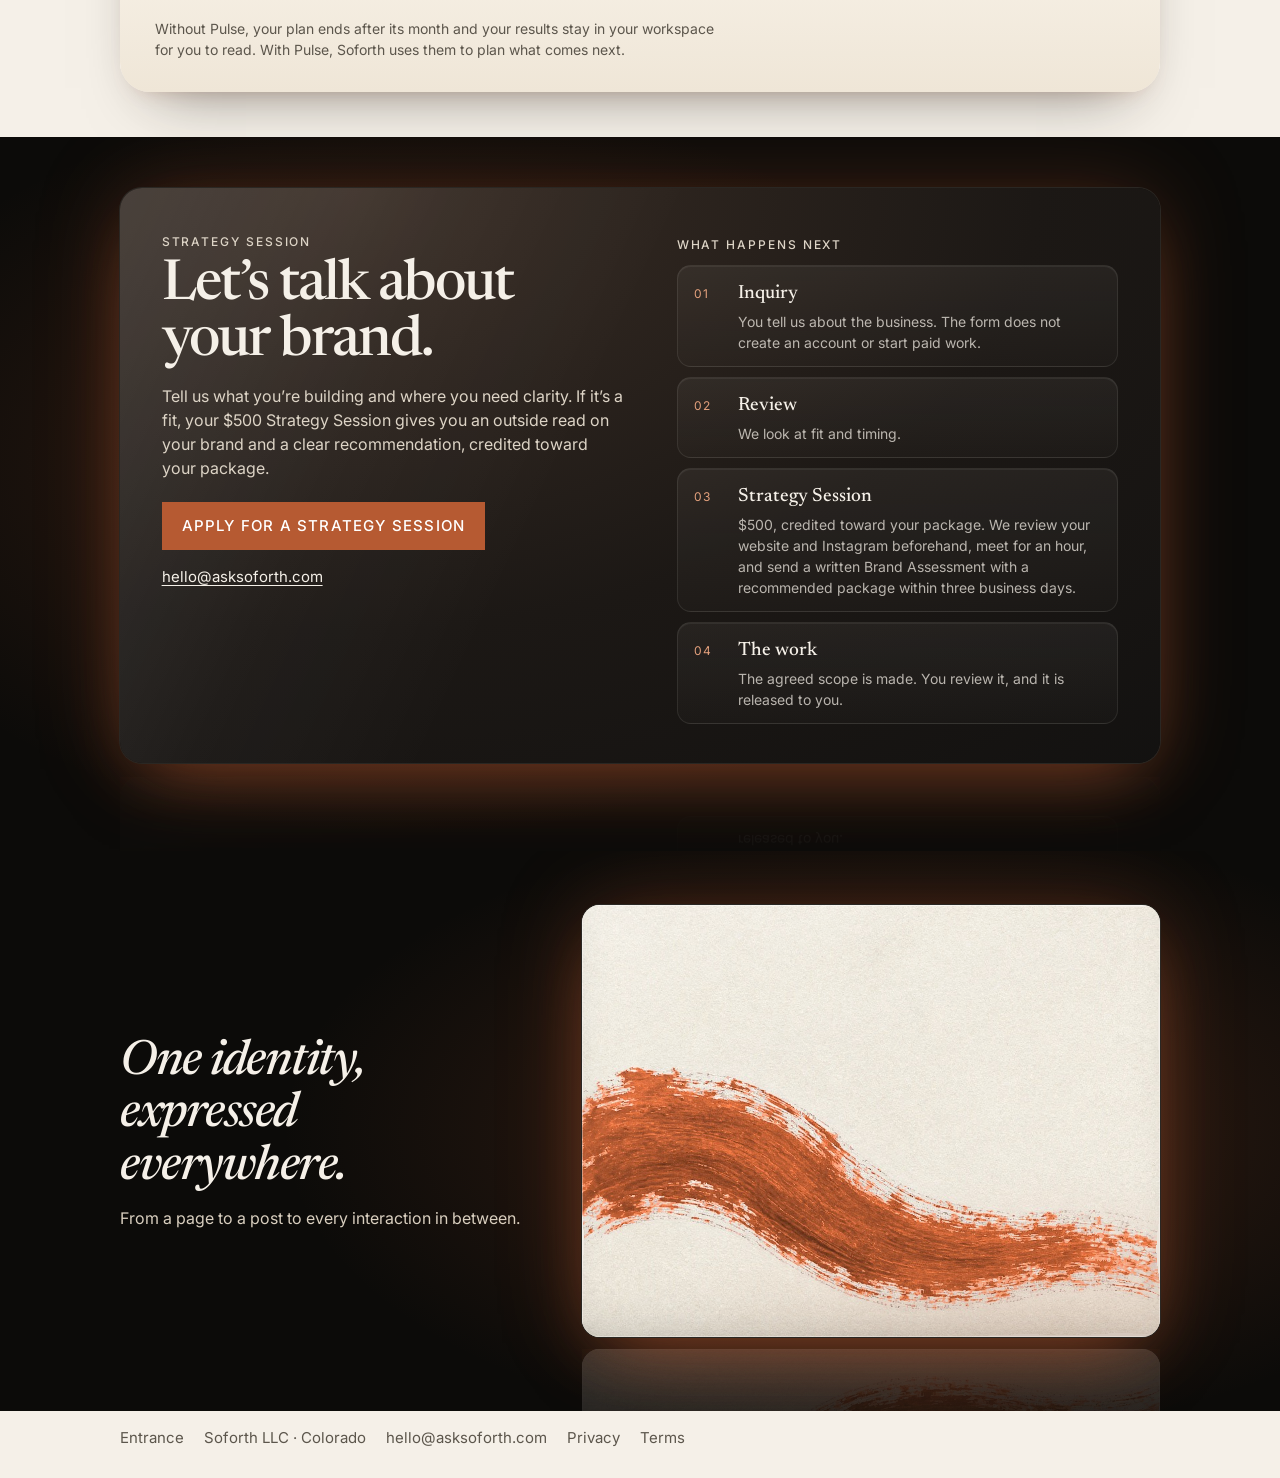
==== commit 1f4f4fe1: "Privacy Policy, Terms, legal footer and form notice Launch check (25 Nov 2026): the site had no priv" ====
--- a/studio/index.html
+++ b/studio/index.html
@@ -16,7 +16,7 @@
   <link rel="preconnect" href="https://fonts.googleapis.com" />
   <link rel="preconnect" href="https://fonts.gstatic.com" crossorigin />
   <link href="https://fonts.googleapis.com/css2?family=Inter:wght@400;500&amp;family=Newsreader:ital,opsz,wght@0,6..72,500;1,6..72,500&amp;display=swap" rel="stylesheet" />
-  <link rel="stylesheet" href="/css/soforth-public.css?v=sf1123c" />
+  <link rel="stylesheet" href="/css/soforth-public.css?v=sf1125a" />
   <script>
     if (!("onpagereveal" in window)) document.documentElement.classList.add("no-xvt");
   </script>
@@ -416,8 +416,12 @@
   </main>
   <script src="/js/soforth-tour.js?v=sf1120d" defer></script>
   <script src="/js/soforth-capacity.js?v=sf1120a" defer></script>
-  <footer class="site-foot">
+  <footer class="site-foot site-foot--legal">
     <a href="/">Entrance</a>
+    <span>Soforth LLC · Colorado</span>
+    <a href="mailto:hello@asksoforth.com">hello@asksoforth.com</a>
+    <a href="/privacy.html">Privacy</a>
+    <a href="/terms.html">Terms</a>
   </footer>
   <script>
     (function () {
--- a/css/soforth-public.css
+++ b/css/soforth-public.css
@@ -1694,3 +1694,6 @@
 @media (prefers-reduced-motion: no-preference) {
   .opener__device { animation: sf-play-in 1s 0.2s cubic-bezier(0.22, 0.61, 0.16, 1) both; }
 }
+
+/* Legal footer (25 Nov 2026): business name, contact, Privacy and Terms. */
+.site-foot--legal { display: flex; flex-wrap: wrap; align-items: center; gap: 0 20px; color: var(--quiet); font-size: 15px; }
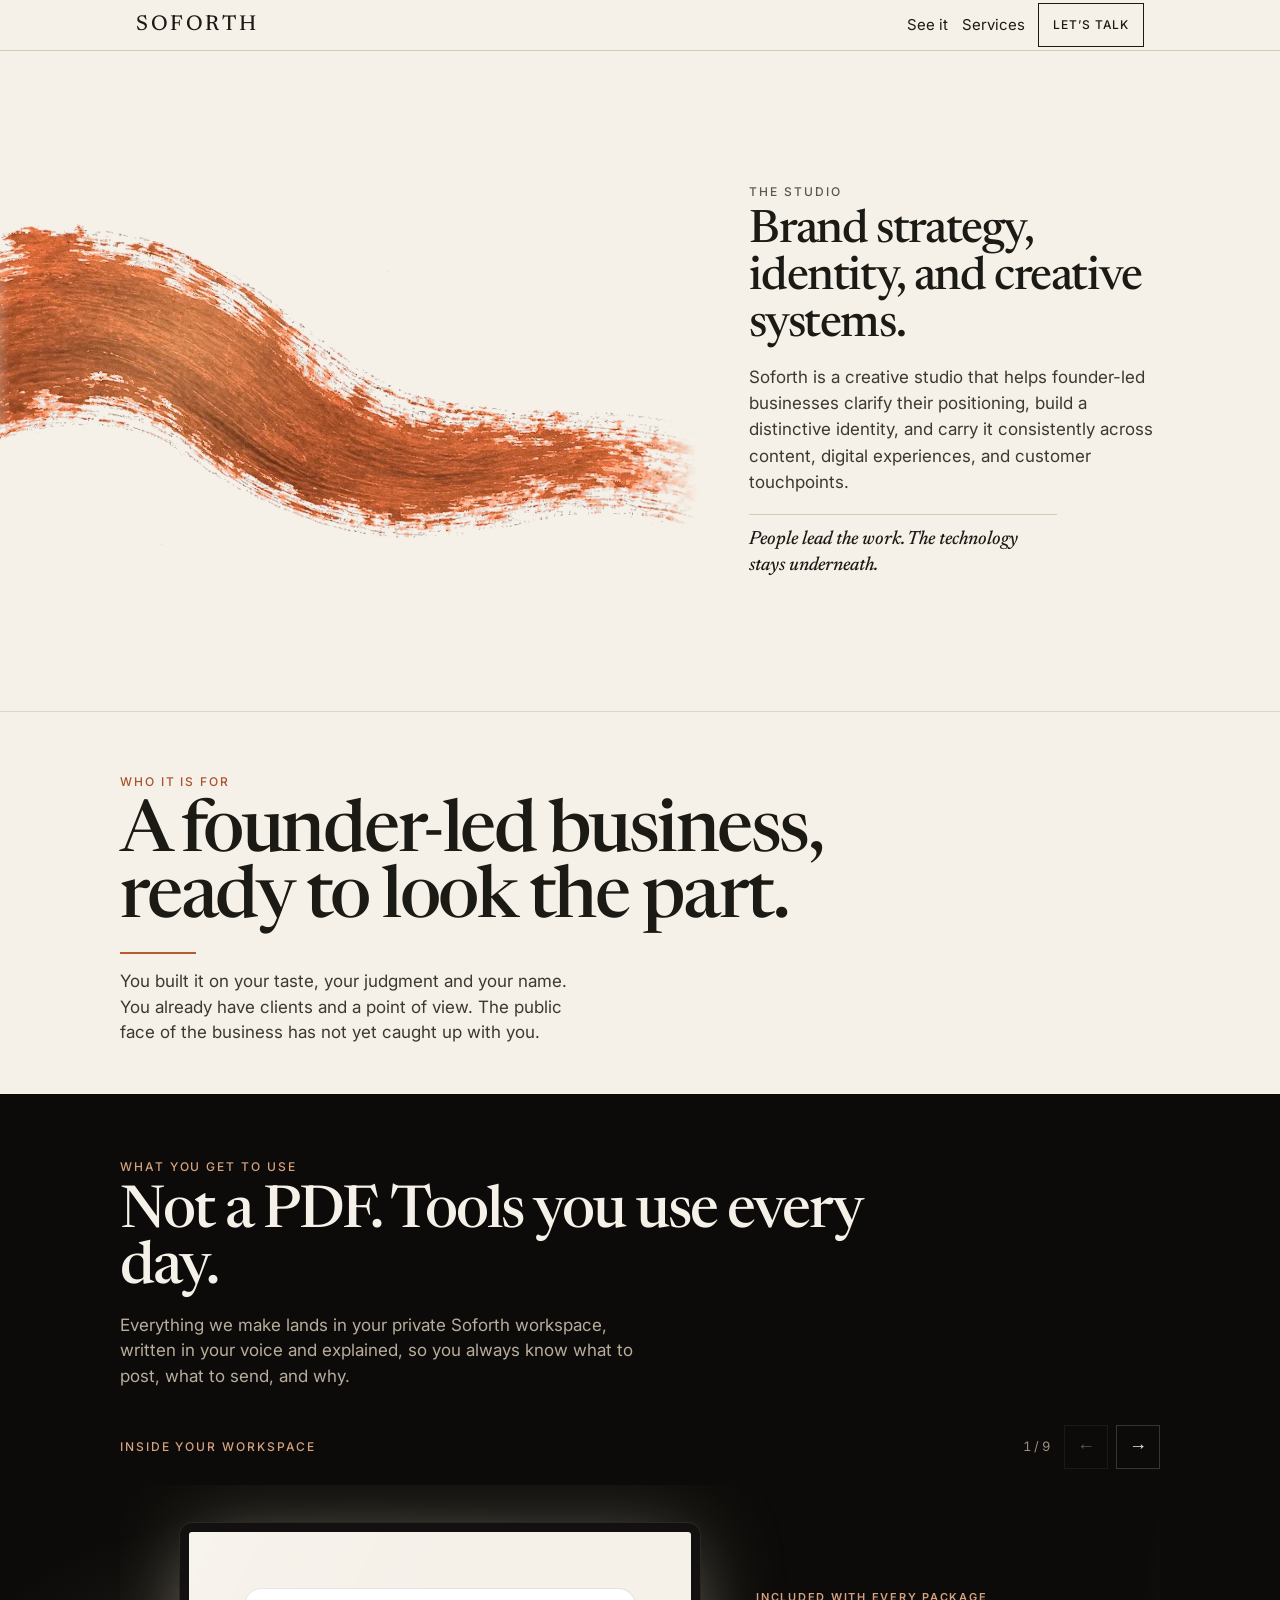
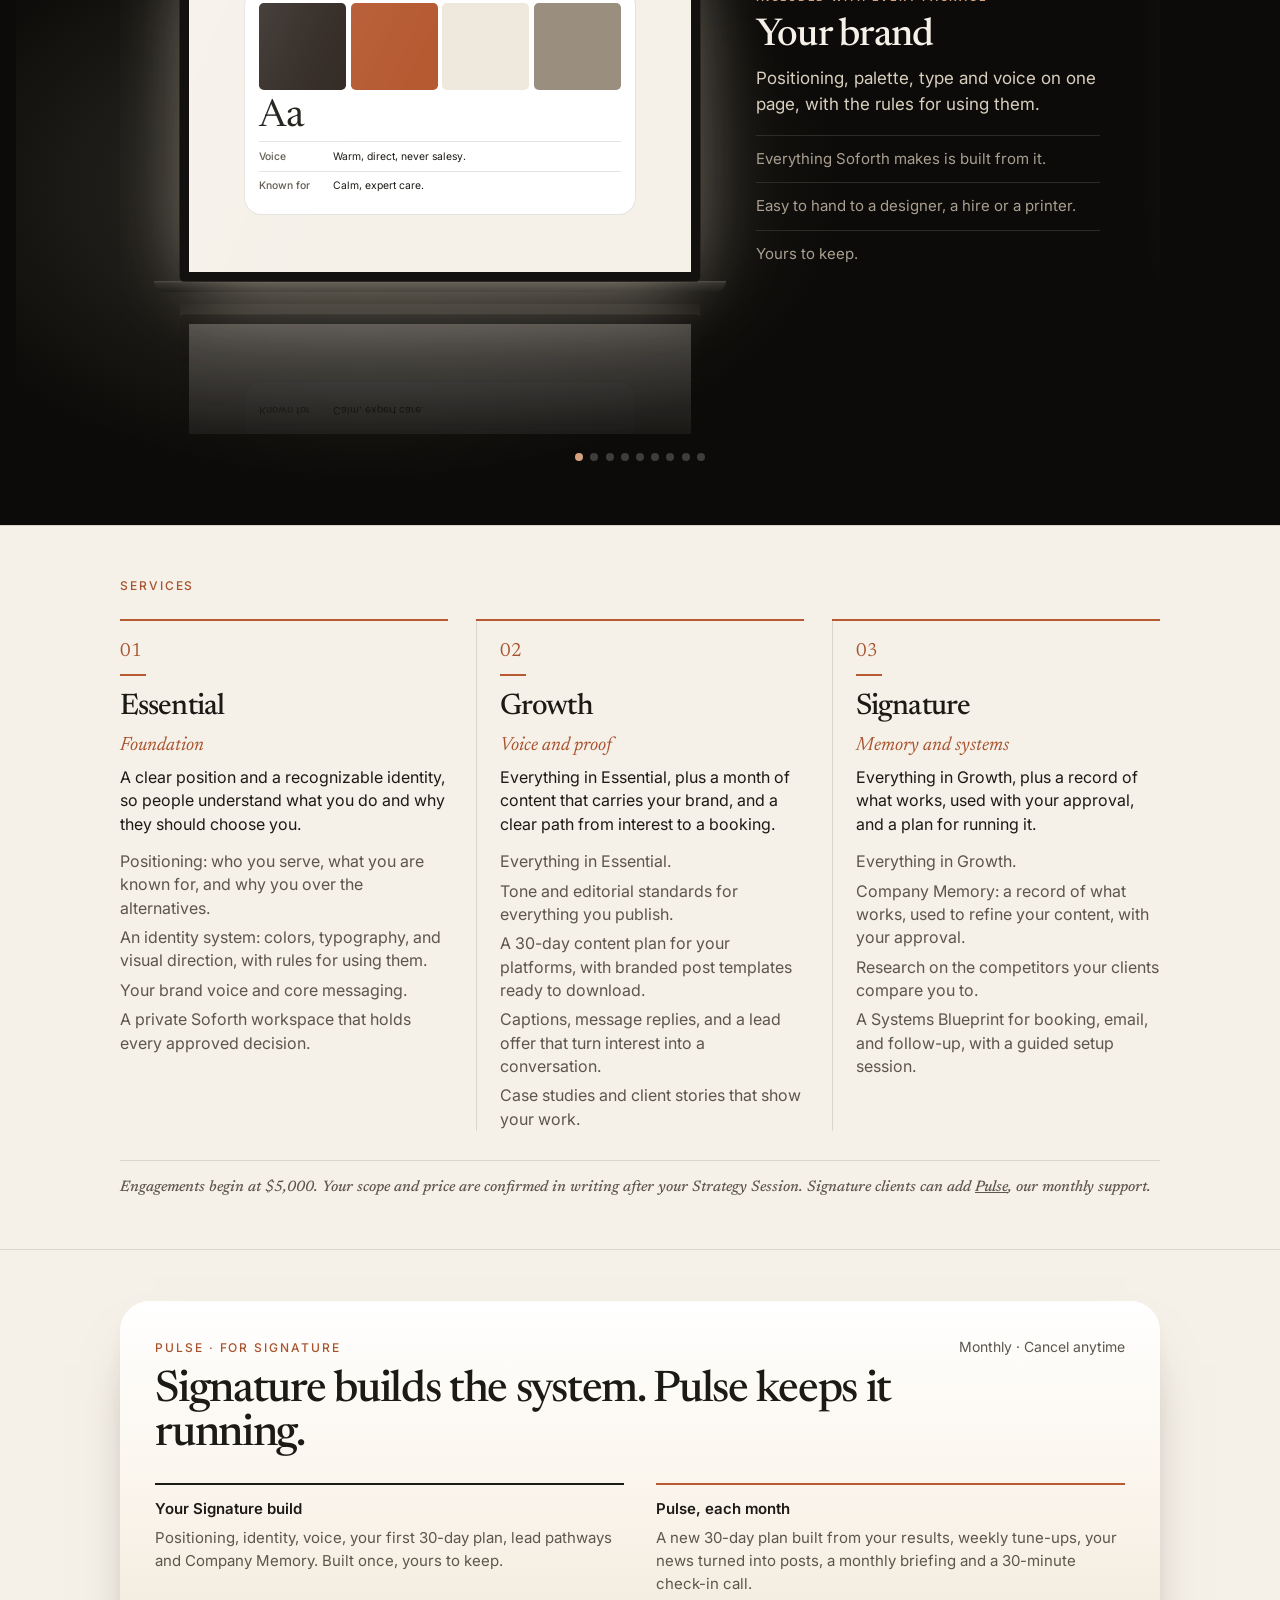
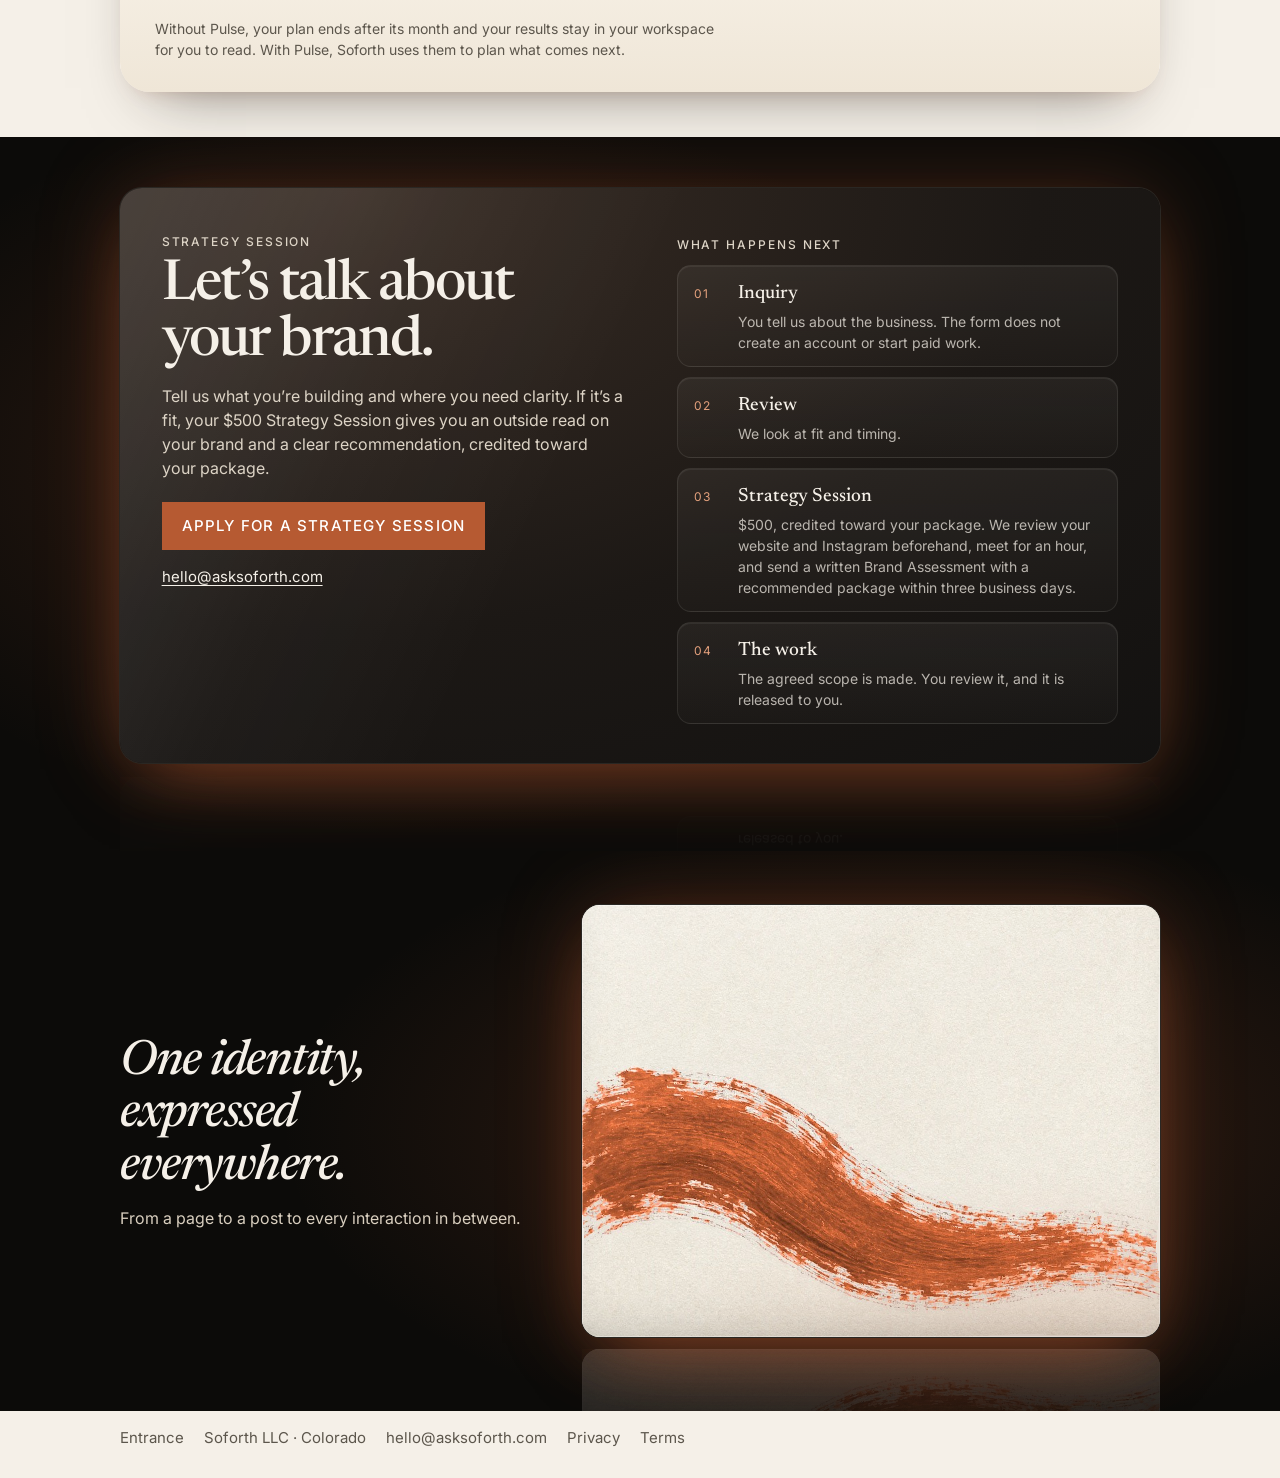
==== commit 0a17a46c: "Entrance and Studio hero: the signature brushstroke - Entrance: the curve photo is replaced by the b" ====
--- a/studio/index.html
+++ b/studio/index.html
@@ -16,7 +16,7 @@
   <link rel="preconnect" href="https://fonts.googleapis.com" />
   <link rel="preconnect" href="https://fonts.gstatic.com" crossorigin />
   <link href="https://fonts.googleapis.com/css2?family=Inter:wght@400;500&amp;family=Newsreader:ital,opsz,wght@0,6..72,500;1,6..72,500&amp;display=swap" rel="stylesheet" />
-  <link rel="stylesheet" href="/css/soforth-public.css?v=sf1125a" />
+  <link rel="stylesheet" href="/css/soforth-public.css?v=sf1125b" />
   <script>
     if (!("onpagereveal" in window)) document.documentElement.classList.add("no-xvt");
   </script>
@@ -36,34 +36,11 @@
 
   <main class="site-main">
     <article class="room" id="story" aria-labelledby="story-title">
-      <figure class="opener opener--stage">
-        <div class="opener__stage" role="img" aria-label="The Soforth client Portal on a laptop: a greeting, today's next step, today's list and the week ahead.">
-          <div class="tour__device opener__device" style="--glow:#b65a32">
-            <div class="tour__screen">
-              <div class="op-portal" aria-hidden="true">
-                <div class="op-portal__nav"><b>SOFORTH</b><span>Home</span><span>Brand</span><span>Content</span><span>Messages</span></div>
-                <div class="op-portal__hello">
-                  <p class="op-portal__date">MONDAY · NOVEMBER 23</p>
-                  <p class="op-portal__greet">Good evening, Atelier North.</p>
-                  <p class="op-portal__sub">Two things today, and your week is planned.</p>
-                </div>
-                <div class="op-portal__row">
-                  <div class="op-portal__next">
-                    <p class="op-portal__eye">DO NEXT · INSTAGRAM</p>
-                    <p class="op-portal__title">Today’s post is ready</p>
-                    <span class="op-portal__btn">OPEN TODAY’S POST</span>
-                  </div>
-                  <div class="op-portal__note"><p>Note to self</p><i></i><i></i><i></i></div>
-                </div>
-                <div class="op-portal__today">
-                  <p><span class="op-portal__box is-on"></span><s>Approve your Image World</s></p>
-                  <p><span class="op-portal__box"></span>Post “The table is set.”</p>
-                  <p><span class="op-portal__box"></span>Shoot two photos for Wednesday</p>
-                </div>
-                <div class="op-portal__week"><i class="is-today"></i><i></i><i></i><i></i><i></i><i></i><i></i></div>
-              </div>
-            </div>
-            <div class="tour__base"></div>
+      <figure class="opener opener--brush">
+        <div class="opener__brush" data-brush-area>
+          <div class="brushlive brushlive--hero" data-brush>
+            <img src="/images/stroke.webp" width="864" height="392" alt="" fetchpriority="high" />
+            <span class="brushlive__sheen" aria-hidden="true"></span>
           </div>
         </div>
         <figcaption>
@@ -469,5 +446,6 @@
       });
     })();
   </script>
+  <script src="/js/soforth-brush.js?v=sf1125b" defer></script>
 </body>
 </html>
--- a/css/soforth-public.css
+++ b/css/soforth-public.css
@@ -934,6 +934,7 @@
    Entrance → Studio: the Entrance dissolves into the Studio
    (cross-page view transitions). The wordmark and the hero image
    carry across; everything else dissolves. 19 Nov 2026.
+   25 Nov 2026: the brushstroke carries across into the Studio hero.
    ------------------------------------------------------------------ */
 @view-transition { navigation: auto; }
 @media (prefers-reduced-motion: reduce) {
@@ -941,22 +942,23 @@
 }
 .page-entrance .wordmark,
 .page-studio .site-head__mark { view-transition-name: sf-wordmark; }
-.page-entrance .entrance__visual,
-.page-studio .opener > img { view-transition-name: sf-hero; }
-
+.brushlive--entrance,
+.brushlive--hero { view-transition-name: sf-brush; }
+
+/* The brushstroke travels: the same stroke, so a plain cross-fade
+   while the group moves reads as one stroke moving into place. */
 ::view-transition-group(sf-wordmark),
-::view-transition-group(sf-hero) {
-  animation-duration: 1.05s;
+::view-transition-group(sf-brush) {
+  animation-duration: 1.1s;
   animation-timing-function: cubic-bezier(0.22, 0.61, 0.16, 1);
 }
-::view-transition-old(sf-hero),
-::view-transition-new(sf-hero) {
+::view-transition-old(sf-brush),
+::view-transition-new(sf-brush) {
   height: 100%;
-  object-fit: cover;
-  animation-duration: 1.05s;
-}
-::view-transition-old(sf-hero) { animation-name: sf-dissolve-out; }
-::view-transition-new(sf-hero) { animation-name: sf-dissolve-in; }
+  object-fit: contain;
+  animation-duration: 1.1s;
+  animation-timing-function: cubic-bezier(0.22, 0.61, 0.16, 1);
+}
 ::view-transition-old(root) { animation: sf-dissolve-out 0.75s ease both; }
 ::view-transition-new(root) { animation: sf-rise-in 0.95s 0.12s cubic-bezier(0.22, 0.61, 0.16, 1) both; }
 @keyframes sf-dissolve-out {
@@ -1643,57 +1645,108 @@
   .page-studio .pulse__card::after { animation: sf-glass-sheen 9s ease-in-out 2s infinite; }
 }
 
-/* ------------------------------------------------------------------
-   Studio opener on the stage (23 Nov 2026): the page opens with the
-   client Portal lit up on a laptop, the same wow as "What you get".
-   ------------------------------------------------------------------ */
-.page-studio .opener--stage { position: relative; isolation: isolate; background: #0c0b09; color: var(--on-dark); border-bottom: 0; }
-.page-studio .opener--stage::before {
-  content: ""; position: absolute; inset: 0; z-index: -1; pointer-events: none;
-  background: radial-gradient(44% 58% at 30% 48%, rgba(182, 90, 50, 0.26), transparent 100%);
-}
-.page-studio .opener--stage .kicker { color: #d4a27f; }
-.page-studio .opener--stage h1 { color: #f5f0e8; }
-.page-studio .opener--stage .lede { color: #d9cfbf; }
-.page-studio .opener--stage figcaption .credo { color: #b8ad9c; }
-.opener__stage { display: grid; place-items: center; padding: 2rem 1.2rem 2.6rem; view-transition-name: sf-hero; }
-.opener__device { width: min(100%, 620px); margin-bottom: 0; -webkit-box-reflect: below 10px linear-gradient(to bottom, transparent 84%, rgba(255, 255, 255, 0.12)); }
-.opener__device .tour__screen { aspect-ratio: 16 / 11; place-items: stretch; }
-.op-portal { gap: 3%; }
-.op-portal__week i { height: 2.6em; }
-
-/* The Portal on the screen: Home, as clients see it. */
-.op-portal { display: flex; flex-direction: column; gap: 4%; padding: 3.2% 4%; height: 100%; box-sizing: border-box; background: #f5f0e8; color: #1c1a15; font-size: clamp(6px, 1.05vw, 11px); line-height: 1.25; }
-.op-portal__nav { display: flex; gap: 1.6em; align-items: center; padding-bottom: 0.9em; border-bottom: 1px solid #d5ccb8; color: #5c564c; }
-.op-portal__nav b { margin-right: auto; color: #1c1a15; font-family: Newsreader, Georgia, serif; font-weight: 500; letter-spacing: -0.04em; font-size: 1.4em; }
-.op-portal__hello { padding: 1.4em 1.8em; border-radius: 1.6em; background: linear-gradient(#ffffff, #f5f0e8); box-shadow: inset 0 1px 0 #fff, 0 1.4em 2.6em -1.6em rgba(28, 26, 21, 0.5); }
-.op-portal__date, .op-portal__eye { margin: 0; font-size: 0.72em; font-weight: 600; letter-spacing: 0.2em; color: #a8532e; }
-.op-portal__greet { margin: 0.25em 0 0; font-family: Newsreader, Georgia, serif; font-size: 2.6em; letter-spacing: -0.035em; line-height: 1; }
-.op-portal__sub { margin: 0.35em 0 0; font-family: Newsreader, Georgia, serif; font-style: italic; color: #5c564c; font-size: 1.15em; }
-.op-portal__row { display: grid; grid-template-columns: 1.7fr 1fr; gap: 3%; }
-.op-portal__next { display: flex; flex-direction: column; gap: 0.5em; padding: 1.2em 1.4em; border-radius: 1.1em; background: radial-gradient(120% 140% at 30% 0%, #2e2520 0%, #121110 70%); color: #ddd4c6; box-shadow: 0 1.2em 2.2em -1.2em rgba(182, 90, 50, 0.7); }
-.op-portal__next .op-portal__eye { color: #d4a27f; }
-.op-portal__title { margin: 0; font-family: Newsreader, Georgia, serif; color: #f5f0e8; font-size: 1.7em; letter-spacing: -0.03em; }
-.op-portal__btn { align-self: flex-start; padding: 0.55em 0.9em; background: #f5f0e8; color: #1c1a15; font-size: 0.7em; font-weight: 600; letter-spacing: 0.14em; }
-.op-portal__note { padding: 1em 1.1em; border: 1px solid #d5ccb8; border-radius: 1.1em; background: #fffdf9; }
-.op-portal__note p { margin: 0 0 0.5em; font-family: "Caveat", "Segoe Script", cursive; font-size: 1.5em; }
-.op-portal__note i { display: block; height: 1px; margin-top: 1.1em; background: #ece3d4; }
-.op-portal__today { padding: 0.6em 1.4em; border: 1px solid #d5ccb8; border-radius: 1.1em; background: #fbf8f3; }
-.op-portal__today p { display: flex; align-items: center; gap: 0.8em; margin: 0; padding: 0.55em 0; border-top: 1px solid #ece3d4; }
-.op-portal__today p:first-child { border-top: 0; }
-.op-portal__today s { color: #8c8477; }
-.op-portal__box { width: 1.1em; height: 1.1em; border: 1.5px solid #1c1a15; border-radius: 0.2em; flex: none; }
-.op-portal__box.is-on { background: #1c1a15; }
-.op-portal__week { display: grid; grid-template-columns: repeat(7, minmax(0, 1fr)); gap: 2%; }
-.op-portal__week i { height: 3.2em; border: 1px solid #d5ccb8; background: #fbf8f3; }
-.op-portal__week i.is-today { border-color: #1c1a15; background: #fff; }
-@media (min-width: 900px) {
-  .page-studio .opener--stage { grid-template-columns: minmax(0, 1.25fr) minmax(0, 1fr); }
-  .opener__stage { padding: 3.6rem 2rem 4.6rem max(1.15rem, calc((100cqw - 1040px) / 2)); }
-}
-@media (prefers-reduced-motion: no-preference) {
-  .opener__device { animation: sf-play-in 1s 0.2s cubic-bezier(0.22, 0.61, 0.16, 1) both; }
-}
-
 /* Legal footer (25 Nov 2026): business name, contact, Privacy and Terms. */
 .site-foot--legal { display: flex; flex-wrap: wrap; align-items: center; gap: 0 20px; color: var(--quiet); font-size: 15px; }
+
+/* ------------------------------------------------------------------
+   The signature brushstroke (25 Nov 2026). It paints itself in on the
+   Entrance, the light on the wet paint follows the pointer, and the
+   same stroke carries into the Studio hero. The ends taper like a
+   brush lifting off the paper. Reduced motion: the stroke is simply
+   there.
+   ------------------------------------------------------------------ */
+@property --px { syntax: "<percentage>"; inherits: true; initial-value: 30%; }
+@property --py { syntax: "<percentage>"; inherits: true; initial-value: 40%; }
+@property --sf-paint { syntax: "<percentage>"; inherits: false; initial-value: 100%; }
+
+.brushlive {
+  position: relative;
+  width: 100%;
+  aspect-ratio: 864 / 392;
+  --tx: 0px;
+  --ty: 0px;
+  -webkit-mask-image: linear-gradient(90deg, transparent 0%, #000 7%, #000 93%, transparent 100%);
+  mask-image: linear-gradient(90deg, transparent 0%, #000 7%, #000 93%, transparent 100%);
+}
+.brushlive img,
+.page-studio .opener .brushlive img {
+  width: 100%;
+  height: 100%;
+  min-height: 0;
+  max-height: none;
+  object-fit: contain;
+  transform: translate(var(--tx), var(--ty));
+  transition: transform 0.6s cubic-bezier(0.22, 0.61, 0.16, 1);
+}
+/* Light on the wet paint, cut to the shape of the stroke itself. */
+.brushlive__sheen {
+  position: absolute;
+  inset: 0;
+  pointer-events: none;
+  transform: translate(var(--tx), var(--ty));
+  transition: transform 0.6s cubic-bezier(0.22, 0.61, 0.16, 1);
+  background: radial-gradient(22% 46% at var(--px) var(--py), rgba(255, 236, 214, 0.75), rgba(255, 236, 214, 0) 100%);
+  mix-blend-mode: soft-light;
+  -webkit-mask: url(/images/stroke.webp) center / contain no-repeat;
+  mask: url(/images/stroke.webp) center / contain no-repeat;
+}
+
+/* Entrance: a bone panel beside the ink, the stroke across it. */
+.entrance__visual {
+  display: grid;
+  place-items: center;
+  height: 250px;
+  background: var(--bone);
+}
+.brushlive--entrance { width: 100%; }
+
+/* Studio hero: the stroke where the laptop was, on bone. */
+.page-studio .opener--brush { background: var(--bone); color: var(--ink); }
+.opener__brush {
+  display: grid;
+  place-items: center;
+  padding: 2.2rem 0 0.4rem;
+  overflow: hidden;
+}
+.brushlive--hero { width: 104%; margin-left: -4%; }
+
+@media (min-width: 720px) {
+  .entrance__visual { height: auto; }
+}
+@media (min-width: 900px) {
+  .opener__brush { padding: 3rem 0 3rem; }
+  .brushlive--hero { width: 106%; margin-left: -6%; }
+}
+
+@media (prefers-reduced-motion: no-preference) {
+  .entrance__visual img { animation: none; }
+  /* The stroke paints itself in, left to right, the way it was made. */
+  .brushlive--entrance {
+    -webkit-mask-image:
+      linear-gradient(90deg, transparent 0%, #000 7%, #000 93%, transparent 100%),
+      linear-gradient(90deg, #000 calc(var(--sf-paint) - 12%), transparent var(--sf-paint));
+    mask-image:
+      linear-gradient(90deg, transparent 0%, #000 7%, #000 93%, transparent 100%),
+      linear-gradient(90deg, #000 calc(var(--sf-paint) - 12%), transparent var(--sf-paint));
+    -webkit-mask-composite: source-in;
+    mask-composite: intersect;
+    animation: sf-paint-in 1.5s 0.25s cubic-bezier(0.55, 0.1, 0.25, 1) both;
+  }
+  /* The light drifts by itself until a pointer takes over. */
+  .brushlive__sheen { animation: sf-sheen-drift 9s ease-in-out infinite alternate; }
+  .brushlive.is-pointing .brushlive__sheen { animation: none; transition: transform 0.6s cubic-bezier(0.22, 0.61, 0.16, 1), --px 0.25s linear, --py 0.25s linear; }
+}
+/* On the Studio, the paint stays wet (desktop with motion only). */
+@media (min-width: 900px) and (prefers-reduced-motion: no-preference) {
+  .brushlive--hero img { filter: url(#sf-wet-paint); }
+}
+@keyframes sf-paint-in {
+  from { --sf-paint: 0%; }
+  to { --sf-paint: 112%; }
+}
+@keyframes sf-sheen-drift {
+  0% { --px: 12%; --py: 30%; }
+  50% { --px: 50%; --py: 62%; }
+  100% { --px: 88%; --py: 72%; }
+}
+
